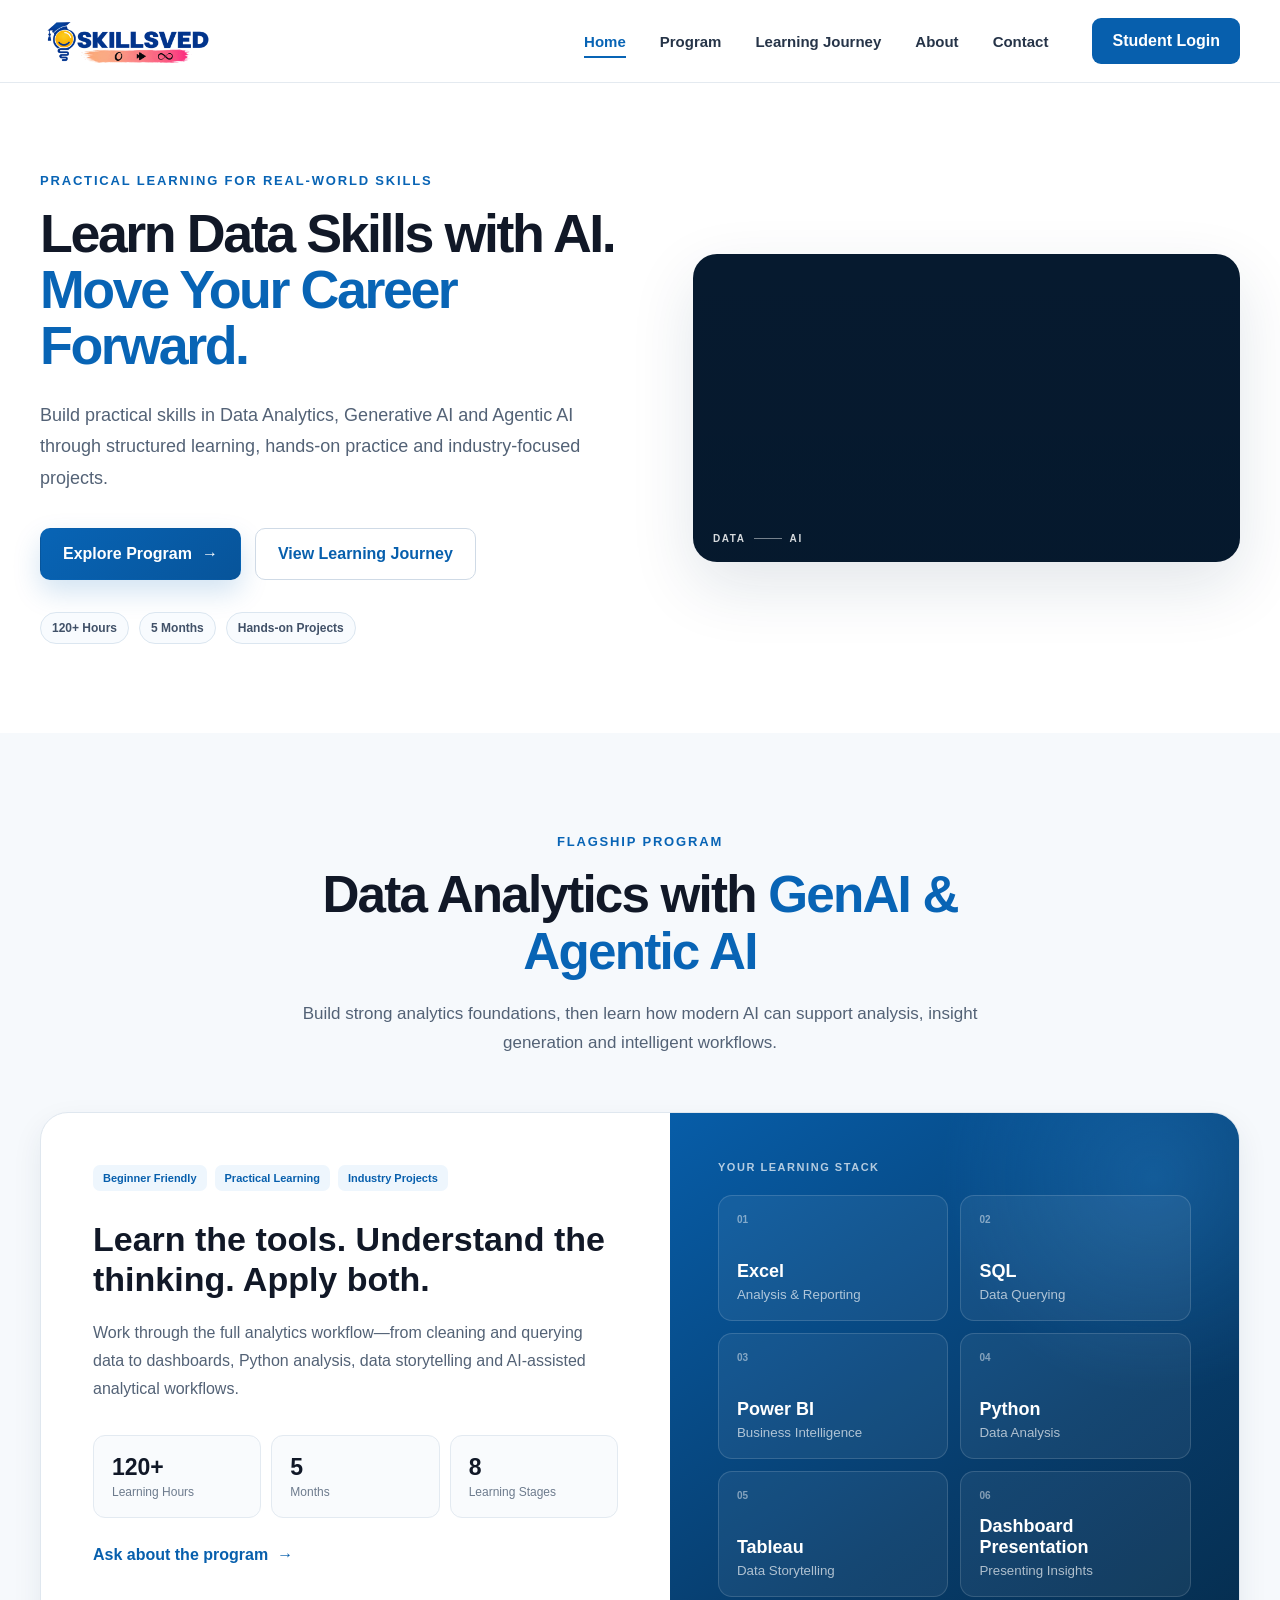
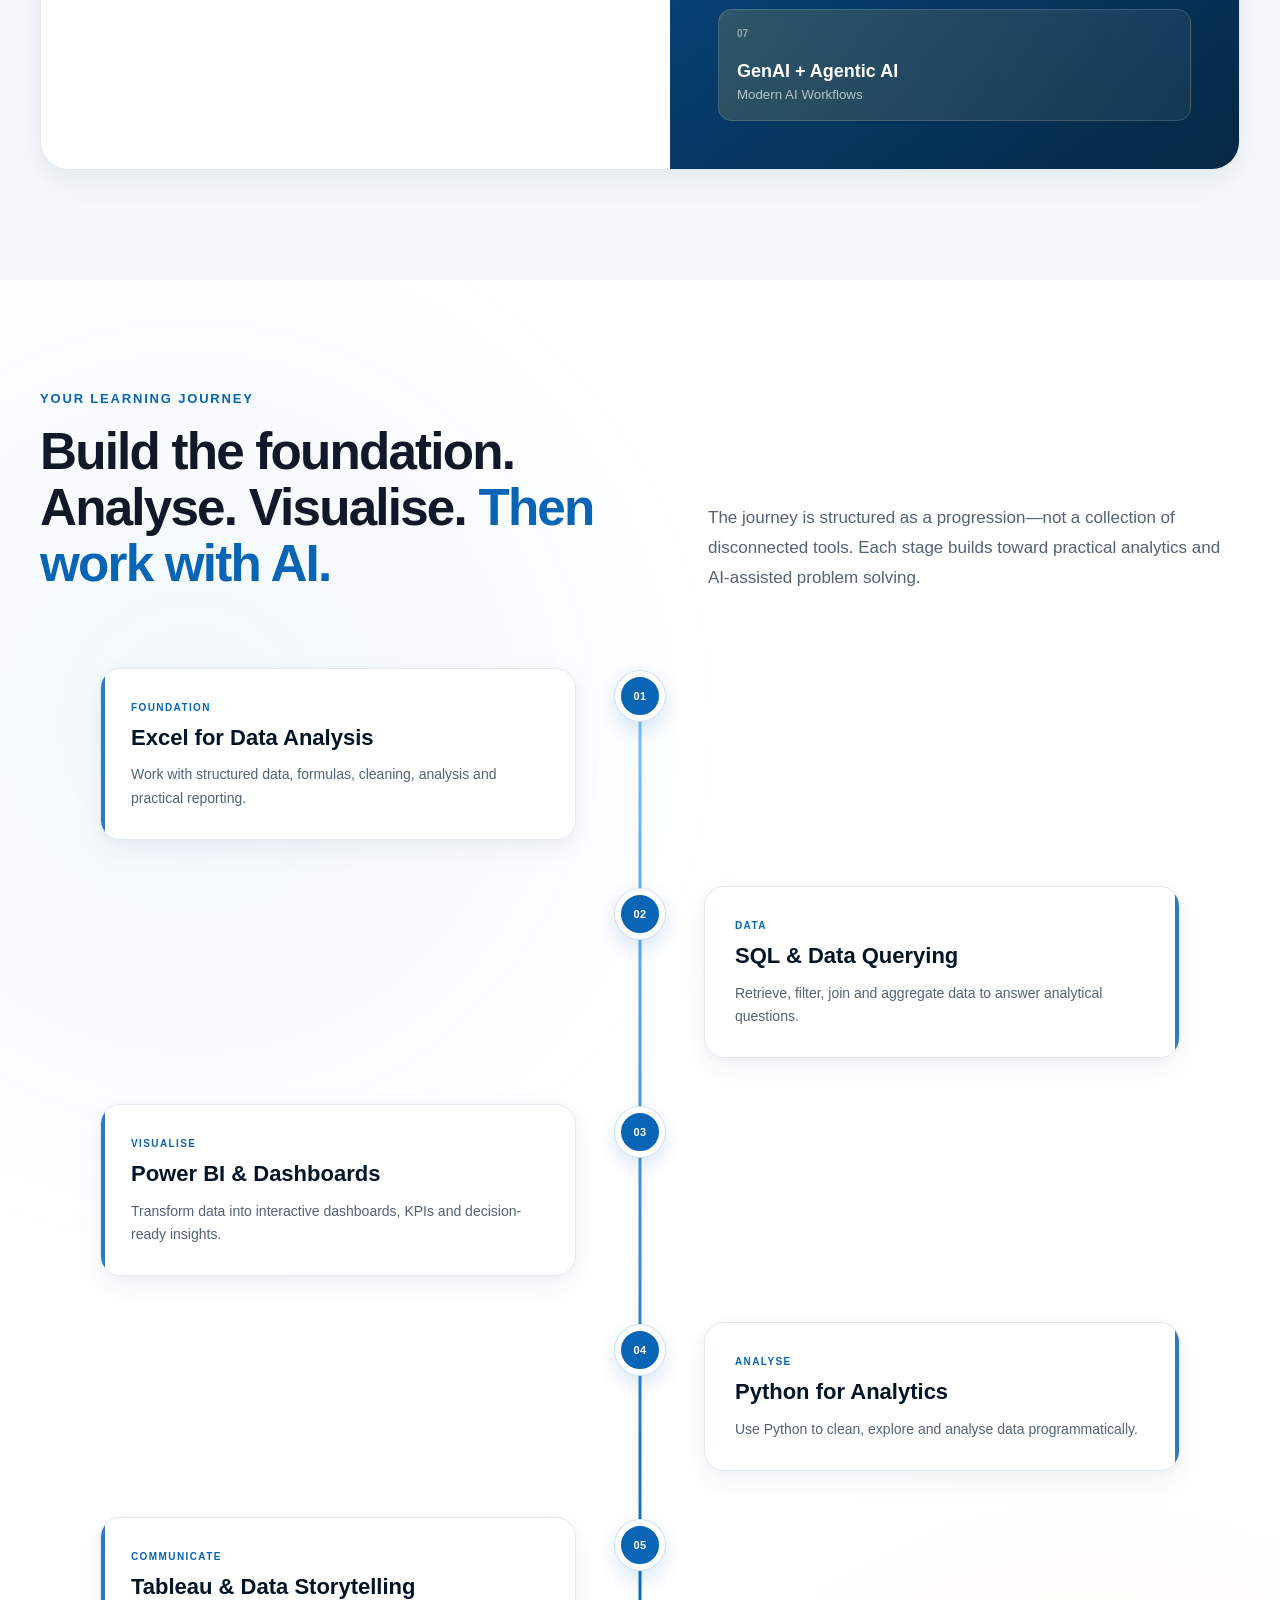
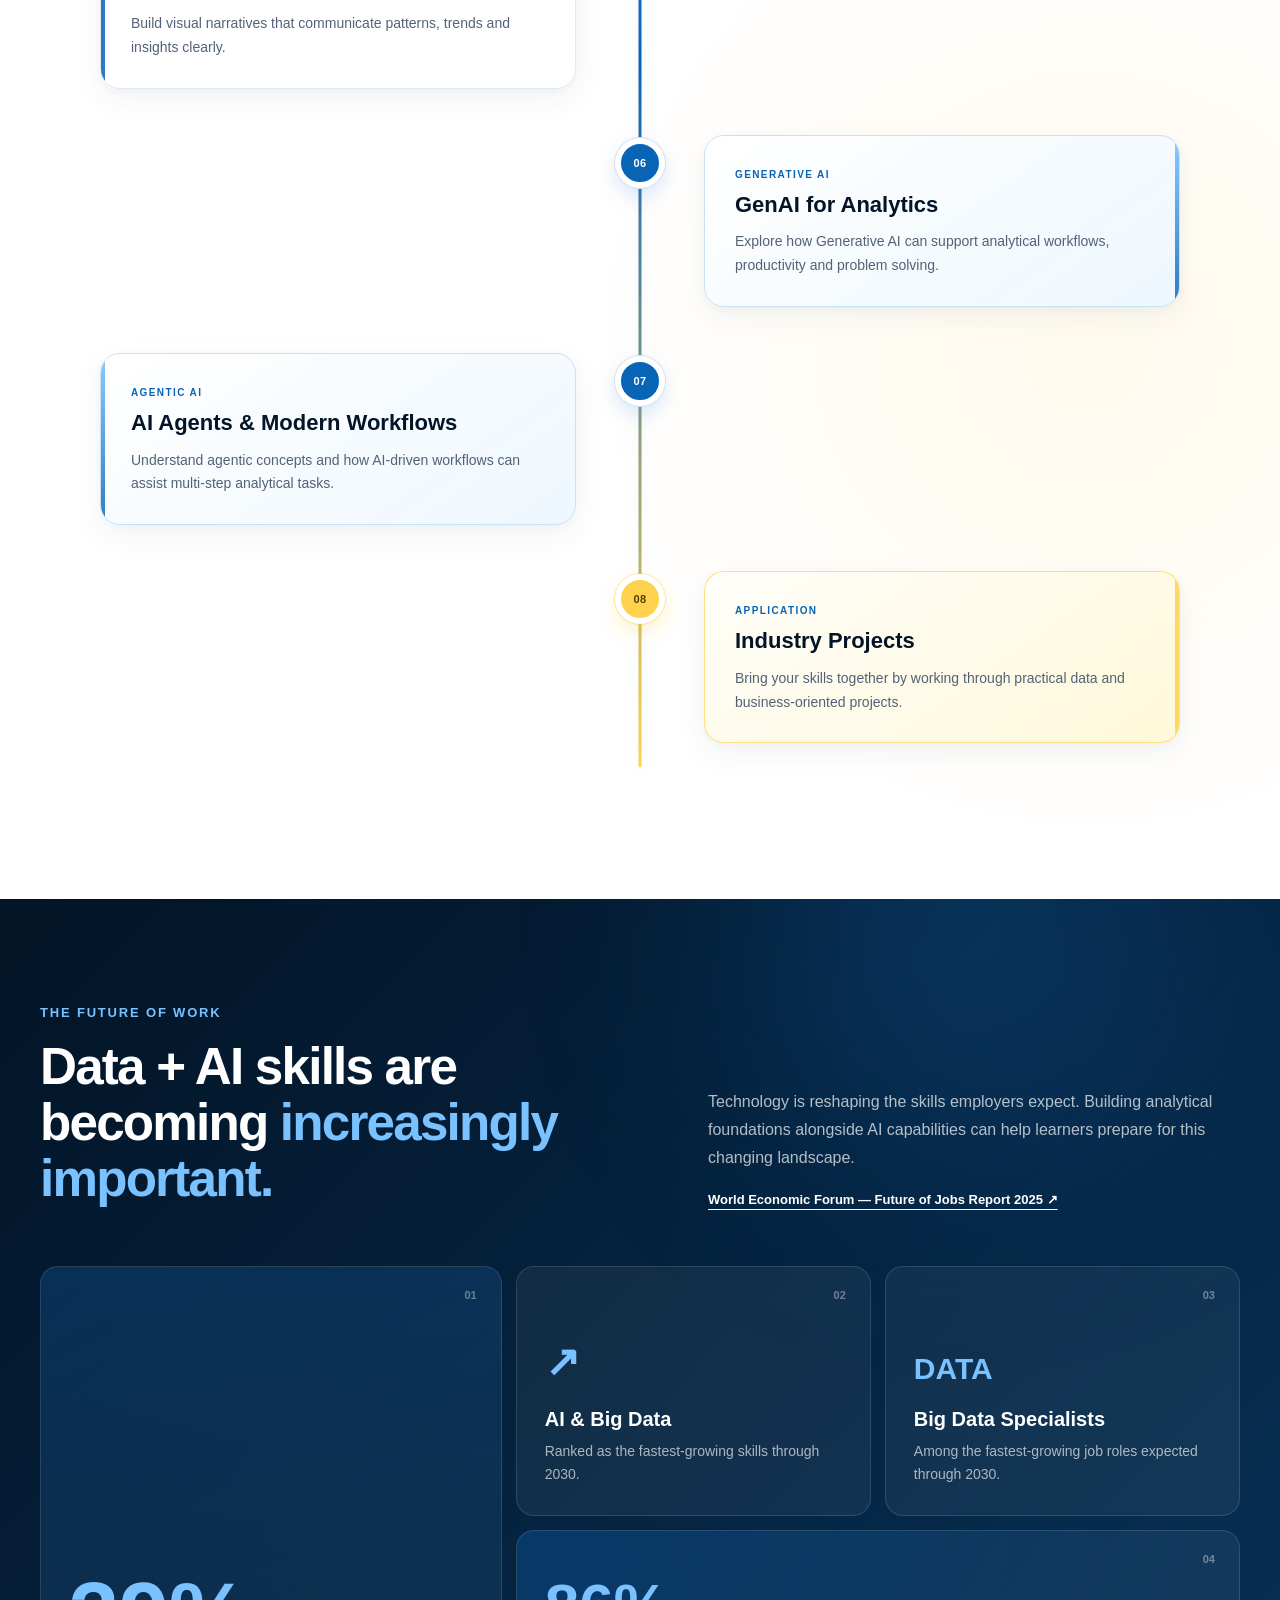
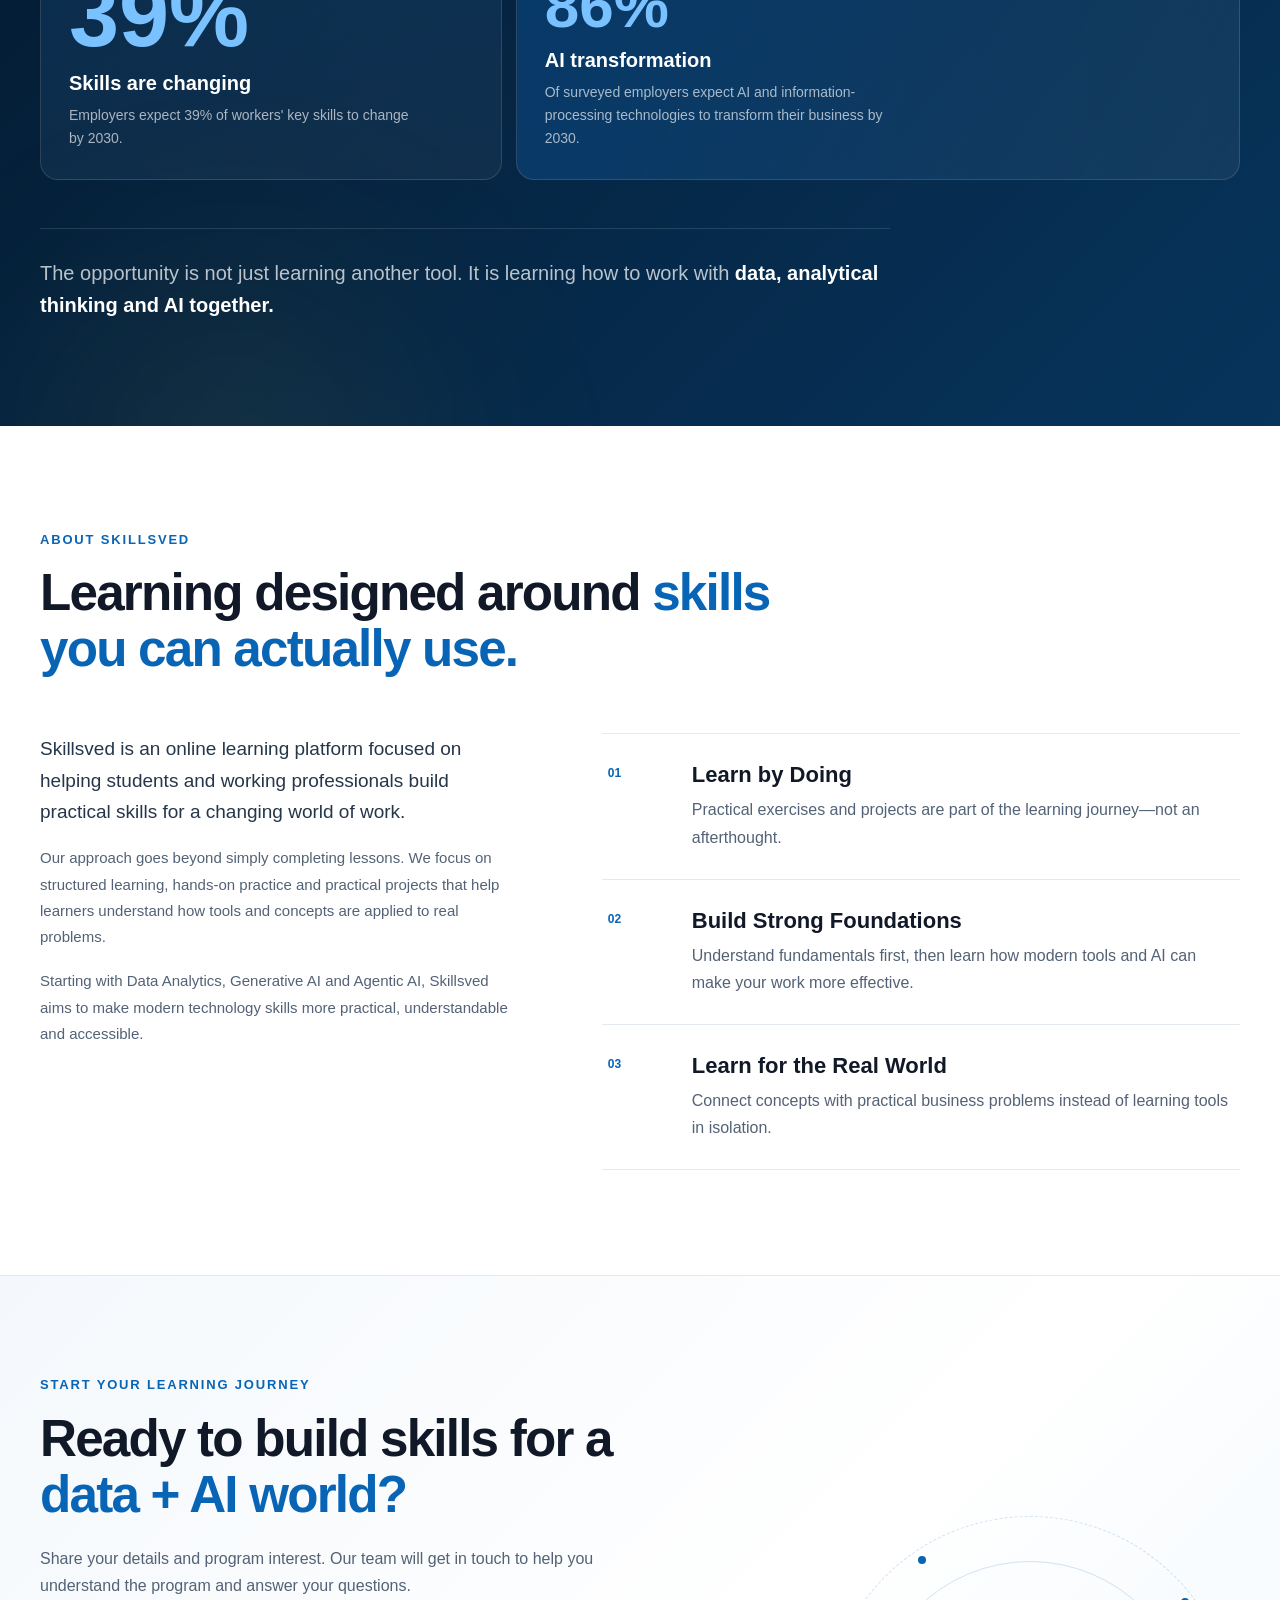
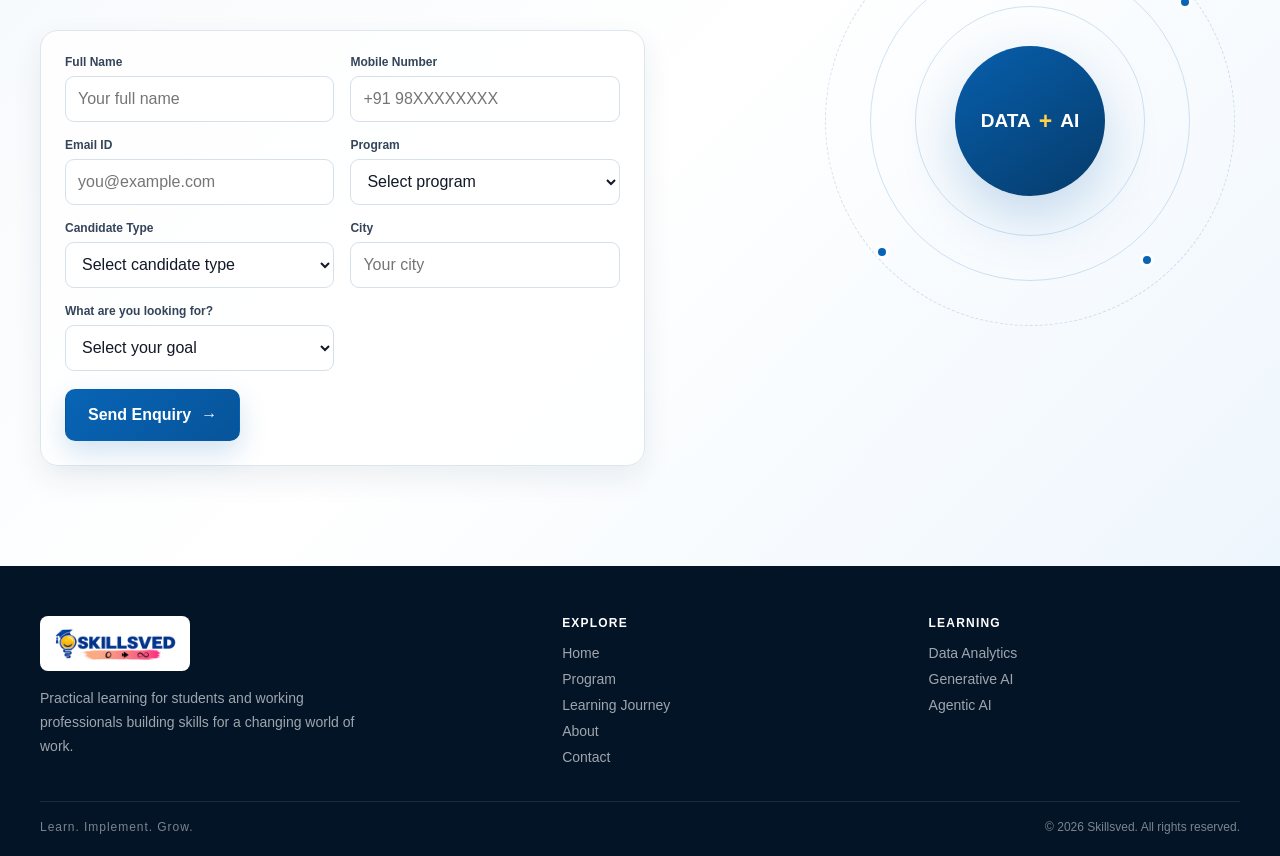
==== frontend/index.html @ 1ab65b79 "Add enquiry popup and structured lead fields" ====
<!DOCTYPE html>
<html lang="en">

<head>
    <meta charset="UTF-8">
    <meta name="viewport" content="width=device-width,initial-scale=1">
    <meta name="theme-color" content="#061a2f">
    <meta name="description"
        content="Skillsved offers practical, industry-focused learning in Data Analytics, Generative AI and Agentic AI for students and working professionals.">
        <link rel="canonical" href="https://skillsved.in/">
    <meta property="og:title" content="Skillsved | Practical Data + AI Learning">
<meta property="og:description"
    content="Practical, industry-focused learning in Data Analytics, Generative AI and Agentic AI for students and working professionals.">
<meta property="og:type" content="website">
<meta property="og:url" content="https://skillsved.in/">

<title>Skillsved | Practical Data + AI Learning</title>
<link rel="icon" type="image/png" href="assets/images/skillsved-favicon.png">
<link rel="preload" href="assets/images/skillsved-logo.png" as="image">
<link rel="stylesheet" href="css/style.css">
</head>

<body>
    <a class="skip-link" href="#main-content">Skip to content</a>
    <header class="site-header" id="top">
        <nav class="navbar" aria-label="Primary navigation">
            <a href="#top" class="brand" aria-label="Skillsved home"><img src="assets/images/skillsved-logo.png"
                    alt="Skillsved" class="brand-logo"></a>
            <div class="nav-links"><a href="#top" class="active">Home</a><a href="#program">Program</a><a
                    href="#journey">Learning Journey</a><a href="#about">About</a><a href="#contact">Contact</a></div>
            <a href="https://login.skillsved.com" target="_blank" rel="noopener noreferrer"
                class="student-login">Student Login</a>
            <button class="menu-toggle" type="button" aria-label="Open navigation menu" aria-expanded="false"
                aria-controls="mobile-menu"><span></span><span></span><span></span></button>
        </nav>
        <div class="mobile-menu" id="mobile-menu"><a href="#top">Home</a><a href="#program">Program</a><a
                href="#journey">Learning Journey</a><a href="#about">About</a><a href="#contact">Contact</a><a
                href="https://login.skillsved.com" target="_blank" rel="noopener noreferrer"
                class="mobile-student-login">Student Login ↗</a></div>
    </header>
    <main id="main-content">
        <section class="hero section-shell">
            <div class="hero-copy reveal">
                <p class="eyebrow">PRACTICAL LEARNING FOR REAL-WORLD SKILLS</p>
                <h1>Learn Data Skills with AI. <span>Move Your Career Forward.</span></h1>
                <p class="hero-description">Build practical skills in Data Analytics, Generative AI and Agentic AI
                    through structured learning, hands-on practice and industry-focused projects.</p>
                <div class="hero-actions"><a href="#program" class="btn btn-primary">Explore Program
                        <span>→</span></a><a href="#journey" class="btn btn-secondary">View Learning Journey</a></div>
                <div class="hero-proof"><span>120+ Hours</span><span>5 Months</span><span>Hands-on Projects</span></div>
            </div>
            <div class="hero-media reveal" data-delay="100">
                <div class="hero-video-frame"><video class="hero-video" autoplay muted loop playsinline
                        preload="metadata" aria-hidden="true">
                        <source src="assets/videos/skillsved-hero-data-ai.mp4" type="video/mp4">
                    </video>
                    <div class="video-edge-label" aria-hidden="true"><span>DATA</span><i></i><span>AI</span></div>
                </div>
            </div>
        </section>
        <section class="program-section" id="program">
            <div class="section-shell">
                <div class="section-heading centered reveal">
                    <p class="eyebrow">FLAGSHIP PROGRAM</p>
                    <h2>Data Analytics with <span>GenAI &amp; Agentic AI</span></h2>
                    <p>Build strong analytics foundations, then learn how modern AI can support analysis, insight
                        generation and intelligent workflows.</p>
                </div>
                <div class="program-card reveal">
                    <div class="program-copy">
                        <div class="chip-row"><span>Beginner Friendly</span><span>Practical
                                Learning</span><span>Industry Projects</span></div>
                        <h3>Learn the tools. Understand the thinking. Apply both.</h3>
                        <p>Work through the full analytics workflow—from cleaning and querying data to dashboards,
                            Python analysis, data storytelling and AI-assisted analytical workflows.</p>
                        <div class="program-metrics">
                            <div><strong>120+</strong><span>Learning Hours</span></div>
                            <div><strong>5</strong><span>Months</span></div>
                            <div><strong>8</strong><span>Learning Stages</span></div>
                        </div><a href="#contact" class="text-link">Ask about the program <span>→</span></a>
                    </div>
                    <div class="stack-panel">
                        <p class="panel-kicker">YOUR LEARNING STACK</p>
                        <div class="stack-grid">
                            <article><span>01</span><strong>Excel</strong><small>Analysis &amp; Reporting</small>
                            </article>
                            <article><span>02</span><strong>SQL</strong><small>Data Querying</small></article>
                            <article><span>03</span><strong>Power BI</strong><small>Business Intelligence</small>
                            </article>
                            <article><span>04</span><strong>Python</strong><small>Data Analysis</small></article>
                            <article>
    <span>05</span>
    <strong>Tableau</strong>
    <small>Data Storytelling</small>
</article>

<article>
    <span>06</span>
    <strong>Dashboard Presentation</strong>
    <small>Presenting Insights</small>
</article>

<article class="stack-ai">
    <span>07</span>
    <strong>GenAI + Agentic AI</strong>
    <small>Modern AI Workflows</small>
</article>
                        </div>
                    </div>
                </div>
            </div>
        </section>
        <section class="journey-section" id="journey">
            <div class="section-shell">
                <div class="journey-intro reveal">
                    <div>
                        <p class="eyebrow">YOUR LEARNING JOURNEY</p>
                        <h2>Build the foundation. Analyse. Visualise. <span>Then work with AI.</span></h2>
                    </div>
                    <p>The journey is structured as a progression—not a collection of disconnected tools. Each stage
                        builds toward practical analytics and AI-assisted problem solving.</p>
                </div>
                <div class="journey-track">
                    <article class="journey-step reveal">
                        <div class="journey-node">01</div>
                        <div class="journey-card"><span class="phase">FOUNDATION</span>
                            <h3>Excel for Data Analysis</h3>
                            <p>Work with structured data, formulas, cleaning, analysis and practical reporting.</p>
                        </div>
                    </article>
                    <article class="journey-step reveal">
                        <div class="journey-node">02</div>
                        <div class="journey-card"><span class="phase">DATA</span>
                            <h3>SQL &amp; Data Querying</h3>
                            <p>Retrieve, filter, join and aggregate data to answer analytical questions.</p>
                        </div>
                    </article>
                    <article class="journey-step reveal">
                        <div class="journey-node">03</div>
                        <div class="journey-card"><span class="phase">VISUALISE</span>
                            <h3>Power BI &amp; Dashboards</h3>
                            <p>Transform data into interactive dashboards, KPIs and decision-ready insights.</p>
                        </div>
                    </article>
                    <article class="journey-step reveal">
                        <div class="journey-node">04</div>
                        <div class="journey-card"><span class="phase">ANALYSE</span>
                            <h3>Python for Analytics</h3>
                            <p>Use Python to clean, explore and analyse data programmatically.</p>
                        </div>
                    </article>
                    <article class="journey-step reveal">
                        <div class="journey-node">05</div>
                        <div class="journey-card"><span class="phase">COMMUNICATE</span>
                            <h3>Tableau &amp; Data Storytelling</h3>
                            <p>Build visual narratives that communicate patterns, trends and insights clearly.</p>
                        </div>
                    </article>
                    <article class="journey-step journey-ai reveal">
                        <div class="journey-node">06</div>
                        <div class="journey-card"><span class="phase">GENERATIVE AI</span>
                            <h3>GenAI for Analytics</h3>
                            <p>Explore how Generative AI can support analytical workflows, productivity and problem
                                solving.</p>
                        </div>
                    </article>
                    <article class="journey-step journey-ai reveal">
                        <div class="journey-node">07</div>
                        <div class="journey-card"><span class="phase">AGENTIC AI</span>
                            <h3>AI Agents &amp; Modern Workflows</h3>
                            <p>Understand agentic concepts and how AI-driven workflows can assist multi-step analytical
                                tasks.</p>
                        </div>
                    </article>
                    <article class="journey-step journey-project reveal">
                        <div class="journey-node">08</div>
                        <div class="journey-card"><span class="phase">APPLICATION</span>
                            <h3>Industry Projects</h3>
                            <p>Bring your skills together by working through practical data and business-oriented
                                projects.</p>
                        </div>
                    </article>
                </div>
            </div>
        </section>
        <section class="future-section" aria-labelledby="future-title">
            <div class="future-glow glow-one"></div>
            <div class="future-glow glow-two"></div>
            <div class="section-shell future-shell">
                <div class="future-heading reveal">
                    <div>
                        <p class="eyebrow light">THE FUTURE OF WORK</p>
                        <h2 id="future-title">Data + AI skills are becoming <span>increasingly important.</span></h2>
                    </div>
                    <div class="future-context">
                        <p>Technology is reshaping the skills employers expect. Building analytical foundations
                            alongside AI capabilities can help learners prepare for this changing landscape.</p><a
                            href="https://www.weforum.org/publications/the-future-of-jobs-report-2025/" target="_blank"
                            rel="noopener noreferrer">World Economic Forum — Future of Jobs Report 2025 ↗</a>
                    </div>
                </div>
                <div class="future-grid">
                    <article class="future-card future-primary reveal"><span
                            class="card-index">01</span><strong>39%</strong>
                        <h3>Skills are changing</h3>
                        <p>Employers expect 39% of workers' key skills to change by 2030.</p>
                    </article>
                    <article class="future-card reveal"><span class="card-index">02</span>
                        <div class="future-symbol">↗</div>
                        <h3>AI &amp; Big Data</h3>
                        <p>Ranked as the fastest-growing skills through 2030.</p>
                    </article>
                    <article class="future-card reveal"><span class="card-index">03</span>
                        <div class="future-symbol word">DATA</div>
                        <h3>Big Data Specialists</h3>
                        <p>Among the fastest-growing job roles expected through 2030.</p>
                    </article>
                    <article class="future-card future-wide reveal"><span
                            class="card-index">04</span><strong>86%</strong>
                        <h3>AI transformation</h3>
                        <p>Of surveyed employers expect AI and information-processing technologies to transform their
                            business by 2030.</p>
                    </article>
                </div>
                <p class="future-note reveal">The opportunity is not just learning another tool. It is learning how to
                    work with <strong>data, analytical thinking and AI together.</strong></p>
            </div>
        </section>
        <section class="about-section" id="about">
            <div class="section-shell">
                <div class="about-heading reveal">
                    <p class="eyebrow">ABOUT SKILLSVED</p>
                    <h2>Learning designed around <span>skills you can actually use.</span></h2>
                </div>
                <div class="about-layout">
                    <div class="about-story reveal">
                        <p class="lead">Skillsved is an online learning platform focused on helping students and working
                            professionals build practical skills for a changing world of work.</p>
                        <p>Our approach goes beyond simply completing lessons. We focus on structured learning, hands-on
                            practice and practical projects that help learners understand how tools and concepts are
                            applied to real problems.</p>
                        <p>Starting with Data Analytics, Generative AI and Agentic AI, Skillsved aims to make modern
                            technology skills more practical, understandable and accessible.</p>
                    </div>
                    <div class="principles">
                        <article class="principle reveal"><span>01</span>
                            <div>
                                <h3>Learn by Doing</h3>
                                <p>Practical exercises and projects are part of the learning journey—not an
                                    afterthought.</p>
                            </div>
                        </article>
                        <article class="principle reveal"><span>02</span>
                            <div>
                                <h3>Build Strong Foundations</h3>
                                <p>Understand fundamentals first, then learn how modern tools and AI can make your work
                                    more effective.</p>
                            </div>
                        </article>
                        <article class="principle reveal"><span>03</span>
                            <div>
                                <h3>Learn for the Real World</h3>
                                <p>Connect concepts with practical business problems instead of learning tools in
                                    isolation.</p>
                            </div>
                        </article>
                    </div>
                </div>
            </div>
        </section>
        <section class="contact-section" id="contact">
            <div class="section-shell contact-layout">
                <div class="contact-copy reveal">
                    <p class="eyebrow">START YOUR LEARNING JOURNEY</p>
                    <h2>Ready to build skills for a <span>data + AI world?</span></h2>
                    <p>Share your details and program interest. Our team will get in touch to help you understand the program and answer your questions.</p>
                    <form class="lead-form" id="lead-form">
    <div class="form-grid">

        <label>
            <span>Full Name</span>
            <input type="text"
                name="name"
                autocomplete="name"
                required
                minlength="2"
                maxlength="80"
                placeholder="Your full name">
        </label>

        <label>
            <span>Mobile Number</span>
            <input type="tel"
                name="phone"
                autocomplete="tel"
                required
                maxlength="20"
                placeholder="+91 98XXXXXXXX">
        </label>

        <label>
            <span>Email ID</span>
            <input type="email"
                name="email"
                autocomplete="email"
                required
                maxlength="120"
                placeholder="you@example.com">
        </label>

        <label>
            <span>Program</span>
            <select name="program" required>
                <option value="">Select program</option>
                <option value="Data Analytics with GenAI & Agentic AI">
                    Data Analytics with GenAI &amp; Agentic AI
                </option>
            </select>
        </label>

        <label>
            <span>Candidate Type</span>
            <select name="profile" required>
                <option value="">Select candidate type</option>
                <option value="Student">Student</option>
                <option value="Fresher">Fresher</option>
                <option value="Working Professional">Working Professional</option>
                <option value="Career Break">Career Break</option>
                <option value="Other">Other</option>
            </select>
        </label>

        <label>
            <span>City</span>
            <input type="text"
                name="city"
                autocomplete="address-level2"
                required
                maxlength="80"
                placeholder="Your city">
        </label>

        <label>
            <span>What are you looking for?</span>
            <select name="expectation" required>
                <option value="">Select your goal</option>
                <option value="Salary Growth">Salary Growth</option>
                <option value="Upskilling">Upskilling</option>
                <option value="Job Switch">Job Switch</option>
                <option value="Start a Career in Data & AI">
                    Start a Career in Data &amp; AI
                </option>
                <option value="Learning / Knowledge">Learning / Knowledge</option>
                <option value="Other">Other</option>
            </select>
        </label>

    </div>

    <div class="form-footer">
        <button class="btn btn-primary" type="submit">
            Send Enquiry <span>&rarr;</span>
        </button>

        <p class="form-status"
            id="form-status"
            role="status"
            aria-live="polite"></p>
    </div>
</form>
                </div>
                <div class="contact-visual reveal" aria-hidden="true">
                    <div class="orbit orbit-a"></div>
                    <div class="orbit orbit-b"></div>
                    <div class="orbit orbit-c"></div>
                    <div class="contact-core"><span>DATA</span><b>+</b><span>AI</span></div><i class="node n1"></i><i
                        class="node n2"></i><i class="node n3"></i><i class="node n4"></i>
                </div>
            </div>
        </section>
    </main>
    <footer class="site-footer">
        <div class="section-shell">
            <div class="footer-grid">
                <div class="footer-brand"><a href="#top"><img src="assets/images/skillsved-logo.png" alt="Skillsved"
                            class="footer-logo"></a>
                    <p>Practical learning for students and working professionals building skills for a changing world of
                        work.</p>
                </div>
                <div class="footer-column">
                    <h3>Explore</h3><a href="#top">Home</a><a href="#program">Program</a><a href="#journey">Learning
                        Journey</a><a href="#about">About</a><a href="#contact">Contact</a>
                </div>
                <div class="footer-column">
                    <h3>Learning</h3><a href="#program">Data Analytics</a><a href="#program">Generative AI</a><a
                        href="#program">Agentic AI</a>
                </div>
                
            </div>
            <div class="footer-bottom">
                <p class="footer-tagline">Learn. Implement. Grow.</p>
                <p>© <span id="current-year"></span> Skillsved. All rights reserved.</p>
            </div>
        </div>
    </footer>
        <!-- Enquiry Popup -->
    <div class="enquiry-modal" id="enquiry-modal" hidden>
        <div class="enquiry-modal-backdrop" data-close-enquiry></div>

        <div class="enquiry-modal-dialog"
            role="dialog"
            aria-modal="true"
            aria-labelledby="enquiry-modal-title">

            <button class="enquiry-modal-close"
                type="button"
                aria-label="Close enquiry form"
                data-close-enquiry>
                &times;
            </button>

            <div class="enquiry-modal-header">
                <p class="eyebrow">START YOUR LEARNING JOURNEY</p>
                <h2 id="enquiry-modal-title">
                    Let's understand your <span>career goals.</span>
                </h2>
                <p>Share a few details and the Skillsved team will get in touch with you.</p>
            </div>

            <form class="popup-lead-form" id="popup-lead-form">

                <div class="popup-form-grid">

                    <label>
                        <span>Full Name</span>
                        <input type="text"
                            name="name"
                            autocomplete="name"
                            required
                            minlength="2"
                            maxlength="80"
                            placeholder="Your full name">
                    </label>

                    <label>
                        <span>Mobile Number</span>
                        <input type="tel"
                            name="phone"
                            autocomplete="tel"
                            required
                            maxlength="20"
                            placeholder="+91 98XXXXXXXX">
                    </label>

                    <label>
                        <span>Email ID</span>
                        <input type="email"
                            name="email"
                            autocomplete="email"
                            required
                            maxlength="120"
                            placeholder="you@example.com">
                    </label>

                    <label>
                        <span>Program</span>
                        <select name="program" required>
                            <option value="">Select program</option>
                            <option value="Data Analytics with GenAI & Agentic AI">
                                Data Analytics with GenAI &amp; Agentic AI
                            </option>
                        </select>
                    </label>

                    <label>
                        <span>Candidate Type</span>
                        <select name="profile" required>
                            <option value="">Select candidate type</option>
                            <option value="Student">Student</option>
                            <option value="Fresher">Fresher</option>
                            <option value="Working Professional">Working Professional</option>
                            <option value="Career Break">Career Break</option>
                            <option value="Other">Other</option>
                        </select>
                    </label>

                    <label>
                        <span>City</span>
                        <input type="text"
                            name="city"
                            autocomplete="address-level2"
                            required
                            maxlength="80"
                            placeholder="Your city">
                    </label>

                    <label class="popup-field-wide">
                        <span>What are you looking for?</span>
                        <select name="expectation" required>
                            <option value="">Select your goal</option>
                            <option value="Salary Growth">Salary Growth</option>
                            <option value="Upskilling">Upskilling</option>
                            <option value="Job Switch">Job Switch</option>
                            <option value="Start a Career in Data & AI">
                                Start a Career in Data &amp; AI
                            </option>
                            <option value="Learning / Knowledge">Learning / Knowledge</option>
                            <option value="Other">Other</option>
                        </select>
                    </label>

                </div>

                <button class="btn btn-primary popup-submit" type="submit">
                    Request Program Details
                </button>

                <p class="popup-form-status"
                    id="popup-form-status"
                    role="status"
                    aria-live="polite"></p>

            </form>
        </div>
    </div>

    <script src="js/main.js"></script>
    
</body>

</html>
---- frontend/css/style.css ----
:root {
    --navy: #031426;
    --navy2: #061a2f;
    --blue: #0864b5;
    --blue2: #075fad;
    --sky: #79c1ff;
    --ink: #111827;
    --text: #536276;
    --muted: #6d7b8d;
    --line: #e3e9f0;
    --surface: #f6f9fc;
    --yellow: #ffd24d;
    --max: 1200px;
    --shadow: 0 24px 65px rgba(13, 48, 79, .12)
}

* {
    box-sizing: border-box
}

html {
    scroll-behavior: smooth;
    scroll-padding-top: 90px
}

body {
    margin: 0;
    min-width: 0;
    color: var(--ink);
    background: #fff;
    font-family: Inter, ui-sans-serif, -apple-system, BlinkMacSystemFont, "Segoe UI", Roboto, Arial, sans-serif;
    -webkit-font-smoothing: antialiased
}

img,
video {
    max-width: 100%
}

a,
button,
input,
select,
textarea {
    font: inherit
}

a:focus-visible,
button:focus-visible,
input:focus-visible,
select:focus-visible,
textarea:focus-visible {
    outline: 3px solid rgba(22, 131, 216, .28);
    outline-offset: 3px
}

.skip-link {
    position: fixed;
    left: 16px;
    top: -80px;
    z-index: 9999;
    padding: 12px 16px;
    border-radius: 8px;
    background: var(--ink);
    color: #fff
}

.skip-link:focus {
    top: 16px
}

.section-shell {
    width: min(var(--max), calc(100% - 48px));
    margin-inline: auto
}

.eyebrow {
    margin: 0 0 16px;
    color: var(--blue);
    font-size: 13px;
    font-weight: 800;
    letter-spacing: .14em;
    line-height: 1.4
}

.eyebrow.light {
    color: var(--sky)
}

.btn {
    min-height: 52px;
    display: inline-flex;
    align-items: center;
    justify-content: center;
    gap: 10px;
    padding: 0 22px;
    border: 1px solid transparent;
    border-radius: 10px;
    font-weight: 750;
    text-decoration: none;
    cursor: pointer;
    transition: .25s
}

.btn:hover {
    transform: translateY(-2px)
}

.btn-primary {
    color: #fff;
    background: linear-gradient(135deg, var(--blue), #07549a);
    box-shadow: 0 12px 28px rgba(8, 100, 181, .18)
}

.btn-secondary {
    color: var(--blue2);
    border-color: #cfdae6;
    background: #fff
}

.site-header {
    position: sticky;
    top: 0;
    z-index: 1000;
    background: rgba(255, 255, 255, .94);
    border-bottom: 1px solid #e4eaf0;
    backdrop-filter: blur(14px)
}

.navbar {
    width: min(var(--max), calc(100% - 48px));
    min-height: 82px;
    margin: auto;
    display: flex;
    align-items: center;
    gap: 30px
}

.brand {
    display: inline-flex
}

.brand-logo {
    display: block;
    width: 175px
}

.nav-links {
    margin-left: auto;
    display: flex;
    gap: 34px
}

.nav-links a {
    position: relative;
    color: #263448;
    font-size: 15px;
    font-weight: 600;
    text-decoration: none
}

.nav-links a:after {
    content: "";
    position: absolute;
    left: 0;
    right: 100%;
    bottom: -8px;
    height: 2px;
    background: var(--blue);
    transition: .25s
}

.nav-links a:hover,
.nav-links a.active {
    color: var(--blue)
}

.nav-links a:hover:after,
.nav-links a.active:after {
    right: 0
}

.student-login {
    margin-left: 14px;
    min-height: 46px;
    display: inline-flex;
    align-items: center;
    padding: 0 20px;
    border-radius: 9px;
    color: #fff;
    background: var(--blue2);
    font-weight: 750;
    text-decoration: none
}

.menu-toggle,
.mobile-menu {
    display: none
}

.hero {
    min-height: 650px;
    padding-block: 82px;
    display: grid;
    grid-template-columns: 1.03fr .97fr;
    align-items: center;
    gap: 72px
}

.hero-copy {
    max-width: 650px
}

.hero h1 {
    margin: 0;
    font-size: clamp(48px, 4.2vw, 66px);
    line-height: 1.04;
    letter-spacing: -.045em
}

.hero h1 span {
    color: var(--blue)
}

.hero-description {
    max-width: 610px;
    margin: 26px 0 0;
    color: var(--text);
    font-size: 18px;
    line-height: 1.75
}

.hero-actions {
    margin-top: 34px;
    display: flex;
    flex-wrap: wrap;
    gap: 14px
}

.hero-proof {
    margin-top: 32px;
    display: flex;
    flex-wrap: wrap;
    gap: 10px
}

.hero-proof span {
    padding: 8px 11px;
    border: 1px solid #dbe6f0;
    border-radius: 999px;
    color: #415168;
    background: #f8fbfe;
    font-size: 12px;
    font-weight: 700
}

.hero-video-frame {
    position: relative;
    aspect-ratio: 16/9;
    overflow: hidden;
    border-radius: 24px;
    background: var(--navy2);
    box-shadow: var(--shadow)
}

.hero-video {
    width: 100%;
    height: 100%;
    display: block;
    object-fit: cover
}

.hero-video-frame:after {
    content: "";
    position: absolute;
    inset: 0;
    background: linear-gradient(180deg, transparent, rgba(2, 18, 34, .14));
    pointer-events: none
}

.video-edge-label {
    position: absolute;
    z-index: 2;
    left: 20px;
    bottom: 18px;
    display: flex;
    align-items: center;
    gap: 8px;
    color: #ffffffd6;
    font-size: 10px;
    font-weight: 800;
    letter-spacing: .16em
}

.video-edge-label i {
    width: 28px;
    height: 1px;
    background: #ffffff73
}

.section-heading {
    max-width: 760px
}

.section-heading.centered {
    margin-inline: auto;
    text-align: center
}

.section-heading h2,
.journey-intro h2,
.future-heading h2,
.about-heading h2,
.contact-copy h2 {
    margin: 0;
    font-size: clamp(38px, 4vw, 52px);
    line-height: 1.1;
    letter-spacing: -.035em
}

.section-heading h2 span,
.journey-intro h2 span,
.about-heading h2 span,
.contact-copy h2 span {
    color: var(--blue)
}

.section-heading>p:last-child {
    max-width: 680px;
    margin: 20px auto 0;
    color: var(--text);
    font-size: 17px;
    line-height: 1.7
}

.program-section {
    padding: 100px 0 110px;
    background: var(--surface)
}

.program-card {
    margin-top: 54px;
    overflow: hidden;
    display: grid;
    grid-template-columns: 1.05fr .95fr;
    border: 1px solid #dfe7ef;
    border-radius: 28px;
    background: #fff;
    box-shadow: 0 12px 30px rgba(13, 48, 79, .08)
}

.program-copy {
    padding: 52px
}

.chip-row {
    display: flex;
    flex-wrap: wrap;
    gap: 8px
}

.chip-row span {
    padding: 7px 10px;
    border-radius: 7px;
    color: var(--blue2);
    background: #eef6fd;
    font-size: 11px;
    font-weight: 800
}

.program-copy h3 {
    max-width: 560px;
    margin: 28px 0 0;
    font-size: 34px;
    line-height: 1.18
}

.program-copy>p {
    max-width: 580px;
    margin: 20px 0 0;
    color: var(--text);
    font-size: 16px;
    line-height: 1.75
}

.program-metrics {
    margin-top: 32px;
    display: grid;
    grid-template-columns: repeat(3, 1fr);
    gap: 10px
}

.program-metrics div {
    padding: 18px;
    border: 1px solid #e3eaf1;
    border-radius: 12px;
    background: #f9fbfd
}

.program-metrics strong,
.program-metrics span {
    display: block
}

.program-metrics strong {
    font-size: 23px
}

.program-metrics span {
    margin-top: 4px;
    color: var(--muted);
    font-size: 12px
}

.text-link {
    margin-top: 28px;
    display: inline-flex;
    gap: 9px;
    color: var(--blue2);
    font-weight: 800;
    text-decoration: none
}

.stack-panel {
    padding: 48px;
    color: #fff;
    background: radial-gradient(circle at 85% 10%, rgba(59, 160, 240, .24), transparent 28%), linear-gradient(145deg, #075da8, #073c6b 55%, #052844)
}

.panel-kicker {
    margin: 0 0 22px;
    color: #ffffffb3;
    font-size: 11px;
    font-weight: 800;
    letter-spacing: .14em
}

.stack-grid {
    display: grid;
    grid-template-columns: 1fr 1fr;
    gap: 12px
}

.stack-grid article {
    min-height: 126px;
    padding: 18px;
    display: flex;
    flex-direction: column;
    justify-content: flex-end;
    border: 1px solid #ffffff24;
    border-radius: 14px;
    background: #ffffff0f
}

.stack-grid article span {
    margin-bottom: auto;
    color: #ffffff7a;
    font-size: 10px;
    font-weight: 800
}

.stack-grid strong {
    font-size: 18px
}

.stack-grid small {
    margin-top: 5px;
    color: #ffffffa8
}

.stack-grid .stack-ai {
    grid-column: 1/-1;
    min-height: 112px;
    background: linear-gradient(110deg, rgba(255, 210, 77, .16), #ffffff0f)
}

.journey-section {
    padding: 110px 0;
    background:
        radial-gradient(circle at 15% 20%, rgba(30, 136, 229, .06), transparent 28%),
        radial-gradient(circle at 85% 75%, rgba(255, 193, 7, .07), transparent 26%);
}

.journey-intro {
    display: grid;
    grid-template-columns: 1.05fr .95fr;
    align-items: end;
    gap: 80px;
}

.journey-intro > p {
    margin: 0;
    color: var(--text);
    font-size: 17px;
    line-height: 1.75;
}

/* Timeline */

.journey-track {
    position: relative;
    max-width: 1080px;
    margin: 75px auto 0;
}

.journey-track::before {
    content: "";
    position: absolute;
    top: 22px;
    bottom: 22px;
    left: 50%;
    width: 3px;
    transform: translateX(-50%);
    border-radius: 20px;
    background: linear-gradient(
        to bottom,
        var(--sky),
        var(--blue) 58%,
        var(--yellow)
    );
    box-shadow: 0 0 18px rgba(22, 119, 255, .12);
}

.journey-step {
    position: relative;
    width: 50%;
    min-height: 190px;
    padding: 0 64px 46px 0;
}

.journey-step:nth-child(even) {
    margin-left: 50%;
    padding: 0 0 46px 64px;
}

/* Number nodes */

.journey-node {
    position: absolute;
    z-index: 3;
    top: 3px;
    right: -25px;

    width: 50px;
    height: 50px;

    display: grid;
    place-items: center;

    border: 6px solid #fff;
    border-radius: 50%;

    color: #fff;
    background: var(--blue);

    box-shadow:
        0 0 0 1px #cfe2f3,
        0 8px 20px rgba(11, 102, 212, .16);

    font-size: 11px;
    font-weight: 900;
    letter-spacing: .04em;
}

.journey-step:nth-child(even) .journey-node {
    right: auto;
    left: -25px;
}

/* Cards */

.journey-card {
    position: relative;
    overflow: hidden;

    padding: 28px 30px;

    border: 1px solid #e0e8f0;
    border-radius: 20px;

    background: rgba(255, 255, 255, .96);

    box-shadow:
        0 10px 30px rgba(11, 50, 83, .06),
        0 2px 8px rgba(11, 50, 83, .03);

    transition:
        transform .3s ease,
        box-shadow .3s ease,
        border-color .3s ease;
}

.journey-card::before {
    content: "";
    position: absolute;
    top: 0;
    left: 0;

    width: 4px;
    height: 100%;

    background: var(--blue);

    opacity: .85;
}

.journey-step:nth-child(even) .journey-card::before {
    left: auto;
    right: 0;
}

.journey-card:hover {
    transform: translateY(-6px);

    border-color: #bcd8ef;

    box-shadow:
        0 20px 45px rgba(11, 50, 83, .11),
        0 4px 12px rgba(11, 50, 83, .04);
}

.phase {
    display: inline-block;

    color: var(--blue);

    font-size: 10px;
    font-weight: 900;
    letter-spacing: .14em;
}

.journey-card h3 {
    margin: 9px 0 0;

    color: var(--navy);
    font-size: 22px;
    line-height: 1.3;
}

.journey-card p {
    margin: 11px 0 0;

    color: var(--text);

    font-size: 14px;
    line-height: 1.7;
}

/* AI stages */

.journey-ai .journey-card {
    border-color: #c9e2f6;

    background:
        linear-gradient(
            145deg,
            rgba(255, 255, 255, .98),
            #eef7ff
        );
}

.journey-ai .journey-card::before {
    background: linear-gradient(
        to bottom,
        var(--sky),
        var(--blue)
    );
}

/* Final project stage */

.journey-project .journey-card {
    border-color: rgba(255, 210, 77, .65);

    background:
        linear-gradient(
            145deg,
            #fffef9,
            #fff8d9
        );
}

.journey-project .journey-card::before {
    background: var(--yellow);
}

.journey-project .journey-node {
    color: #553e00;
    background: var(--yellow);

    box-shadow:
        0 0 0 1px rgba(255, 193, 7, .35),
        0 8px 20px rgba(255, 193, 7, .20);
}

.future-section {
    position: relative;
    overflow: hidden;
    padding: 105px 0;
    color: #fff;
    background: linear-gradient(135deg, var(--navy), #07345c)
}

.future-shell {
    position: relative;
    z-index: 2
}

.future-glow {
    position: absolute;
    border-radius: 50%;
    filter: blur(120px)
}

.glow-one {
    width: 420px;
    height: 420px;
    top: -180px;
    right: 8%;
    background: #187ddc38
}

.glow-two {
    width: 340px;
    height: 340px;
    bottom: -200px;
    left: 5%;
    background: #ffc42c14
}

.future-heading {
    display: grid;
    grid-template-columns: 1.05fr .95fr;
    gap: 80px;
    align-items: end
}

.future-heading h2 {
    color: #fff
}

.future-heading h2 span {
    color: var(--sky)
}

.future-context p {
    margin: 0 0 18px;
    color: #ffffffb3;
    font-size: 16px;
    line-height: 1.75
}

.future-context a {
    color: #fff;
    font-size: 13px;
    font-weight: 750;
    text-underline-offset: 5px
}

.future-grid {
    margin-top: 58px;
    display: grid;
    grid-template-columns: 1.3fr 1fr 1fr;
    gap: 14px
}

.future-card {
    position: relative;
    min-height: 250px;
    padding: 28px;
    display: flex;
    flex-direction: column;
    justify-content: flex-end;
    border: 1px solid #ffffff1f;
    border-radius: 18px;
    background: #ffffff0e;
    transition: .3s
}

.future-card:hover {
    transform: translateY(-5px);
    border-color: #79c1ff66;
    background: #ffffff16
}

.future-primary {
    grid-row: span 2;
    min-height: 514px;
    background: linear-gradient(160deg, #1473cd40, #ffffff0b)
}

.future-wide {
    grid-column: 2/4;
    background: linear-gradient(120deg, #0b64b857, #ffffff0e)
}

.card-index {
    position: absolute;
    top: 22px;
    right: 24px;
    color: #ffffff66;
    font-size: 11px;
    font-weight: 900
}

.future-card strong {
    margin-bottom: 12px;
    color: var(--sky);
    font-size: 62px;
    line-height: 1
}

.future-primary strong {
    font-size: 90px
}

.future-symbol {
    margin-bottom: 22px;
    color: var(--sky);
    font-size: 42px;
    font-weight: 850
}

.future-symbol.word {
    font-size: 30px
}

.future-card h3 {
    margin: 0 0 9px;
    font-size: 20px
}

.future-card p {
    max-width: 340px;
    margin: 0;
    color: #ffffffa6;
    font-size: 14px;
    line-height: 1.65
}

.future-note {
    max-width: 850px;
    margin: 48px 0 0;
    padding-top: 28px;
    border-top: 1px solid #ffffff1f;
    color: #ffffffb8;
    font-size: 20px;
    line-height: 1.6
}

.future-note strong {
    color: #fff
}

.about-section {
    padding: 105px 0
}

.about-heading {
    max-width: 760px
}

.about-layout {
    margin-top: 56px;
    display: grid;
    grid-template-columns: .85fr 1.15fr;
    gap: 90px
}

.about-story p {
    margin: 0 0 18px;
    color: var(--text);
    font-size: 15px;
    line-height: 1.75
}

.about-story .lead {
    color: #26364a;
    font-size: 19px;
    font-weight: 500;
    line-height: 1.65
}

.principles {
    border-top: 1px solid var(--line)
}

.principle {
    padding: 28px 6px;
    display: grid;
    grid-template-columns: 64px 1fr;
    gap: 20px;
    border-bottom: 1px solid var(--line);
    transition: .3s
}

.principle:hover {
    padding-left: 16px;
    background: linear-gradient(90deg, #0864b50e, transparent 75%)
}

.principle>span {
    padding-top: 4px;
    color: var(--blue);
    font-size: 12px;
    font-weight: 900
}

.principle h3 {
    margin: 0;
    font-size: 22px
}

.principle p {
    max-width: 560px;
    margin: 8px 0 0;
    color: var(--text);
    line-height: 1.7
}

.contact-section {
    overflow: hidden;
    padding: 100px 0;
    border-top: 1px solid var(--line);
    background: linear-gradient(135deg, #f4f8fc, #fff 52%, #eef6fd)
}

.contact-layout {
    display: grid;
    grid-template-columns: 1.08fr .92fr;
    gap: 80px;
    align-items: center
}

.contact-copy>p:not(.eyebrow) {
    max-width: 650px;
    margin: 22px 0 0;
    color: var(--text);
    font-size: 16px;
    line-height: 1.7
}

.lead-form {
    max-width: 720px;
    margin-top: 30px;
    padding: 24px;
    border: 1px solid #dce6ef;
    border-radius: 18px;
    background: #ffffffdb;
    box-shadow: 0 12px 30px rgba(13, 48, 79, .08)
}

.form-grid {
    display: grid;
    grid-template-columns: 1fr 1fr;
    gap: 16px
}

.lead-form label {
    display: block
}

.lead-form label>span {
    display: block;
    margin-bottom: 7px;
    color: #34445a;
    font-size: 12px;
    font-weight: 800
}

.lead-form input,
.lead-form select,
.lead-form textarea {
    width: 100%;
    border: 1px solid #d6e0e9;
    border-radius: 9px;
    background: #fff;
    color: var(--ink)
}

.lead-form input,
.lead-form select {
    min-height: 46px;
    padding: 0 12px
}

.lead-form textarea {
    min-height: 105px;
    padding: 12px;
    resize: vertical
}

.lead-form>label {
    margin-top: 16px
}

.form-footer {
    margin-top: 18px;
    display: flex;
    align-items: center;
    gap: 16px;
    flex-wrap: wrap
}

.form-status {
    margin: 0 !important;
    font-size: 13px !important
}

.form-status.success {
    color: #147a48 !important
}

.form-status.error {
    color: #b42318 !important
}

.contact-visual {
    position: relative;
    width: 420px;
    height: 420px;
    justify-self: end;
    display: grid;
    place-items: center
}

.orbit {
    position: absolute;
    border: 1px solid #0864b52e;
    border-radius: 50%
}

.orbit-a {
    width: 230px;
    height: 230px
}

.orbit-b {
    width: 320px;
    height: 320px
}

.orbit-c {
    width: 410px;
    height: 410px;
    border-style: dashed
}

.contact-core {
    position: relative;
    z-index: 3;
    width: 150px;
    height: 150px;
    display: flex;
    align-items: center;
    justify-content: center;
    gap: 8px;
    border-radius: 50%;
    color: #fff;
    background: linear-gradient(145deg, var(--blue2), #063b6a);
    box-shadow: 0 22px 55px #075fad38
}

.contact-core span {
    font-size: 19px;
    font-weight: 900
}

.contact-core b {
    color: var(--yellow);
    font-size: 23px
}

.node {
    position: absolute;
    z-index: 4;
    width: 14px;
    height: 14px;
    border: 3px solid #fff;
    border-radius: 50%;
    background: var(--blue)
}

.n1 {
    top: 42px;
    left: 95px
}

.n2 {
    top: 84px;
    right: 48px
}

.n3 {
    bottom: 64px;
    right: 86px
}

.n4 {
    bottom: 72px;
    left: 55px
}

.site-footer {
    padding: 50px 0 22px;
    color: #fff;
    background: var(--navy)
}

.footer-grid {
    padding-bottom: 36px;
    display: grid;
    grid-template-columns: 1.5fr 1fr 1fr;
    gap: 55px
}

.footer-brand {
    max-width: 330px
}

.footer-logo {
    width: 150px;
    display: block;
    padding: 6px 10px;
    border-radius: 8px;
    background: #fff
}

.footer-brand p {
    margin: 16px 0 0;
    color: #ffffff9e;
    font-size: 14px;
    line-height: 1.7
}

.footer-column {
    display: flex;
    flex-direction: column;
    align-items: flex-start;
    gap: 10px
}

.footer-column h3 {
    margin: 0 0 5px;
    font-size: 12px;
    letter-spacing: .1em;
    text-transform: uppercase
}

.footer-column a {
    color: #ffffff9e;
    font-size: 14px;
    text-decoration: none
}

.footer-bottom {
    padding-top: 18px;
    display: flex;
    align-items: center;
    justify-content: space-between;
    gap: 20px;
    border-top: 1px solid #ffffff1a
}

.footer-bottom p {
    margin: 0;
    color: #ffffff7a;
    font-size: 12px
}

.footer-tagline {
    letter-spacing: .08em
}

.reveal {
    opacity: 0;
    transform: translateY(22px);
    transition: opacity .7s cubic-bezier(.2, .7, .2, 1), transform .7s cubic-bezier(.2, .7, .2, 1)
}

.reveal.is-visible {
    opacity: 1;
    transform: none
}

@media(max-width:1024px) {
    .nav-links {
        gap: 22px
    }

    .nav-links a {
        font-size: 14px
    }

    .hero {
        gap: 44px
    }

    .program-copy,
    .stack-panel {
        padding: 38px
    }

    .journey-intro,
    .future-heading,
    .about-layout,
    .contact-layout {
        gap: 50px
    }

    .contact-visual {
        width: 340px;
        height: 340px
    }

    .orbit-a {
        width: 190px;
        height: 190px
    }

    .orbit-b {
        width: 260px;
        height: 260px
    }

    .orbit-c {
        width: 330px;
        height: 330px
    }
}

@media(max-width:768px) {
    html {
        scroll-padding-top: 72px
    }

    .section-shell {
        width: min(100% - 40px, var(--max))
    }

    .navbar {
        width: calc(100% - 40px);
        min-height: 72px;
        gap: 12px
    }

    .brand-logo {
        width: 142px
    }

    .nav-links,
    .student-login {
        display: none
    }

    .menu-toggle {
        margin-left: auto;
        width: 42px;
        height: 42px;
        padding: 0;
        display: flex;
        flex-direction: column;
        align-items: center;
        justify-content: center;
        gap: 5px;
        border: 0;
        background: transparent
    }

    .menu-toggle span {
        width: 23px;
        height: 2px;
        display: block;
        background: #102033;
        transition: .3s
    }

    .menu-toggle.active span:nth-child(1) {
        transform: translateY(7px) rotate(45deg)
    }

    .menu-toggle.active span:nth-child(2) {
        opacity: 0
    }

    .menu-toggle.active span:nth-child(3) {
        transform: translateY(-7px) rotate(-45deg)
    }

    .mobile-menu {
        position: absolute;
        top: 100%;
        left: 0;
        right: 0;
        padding: 10px 20px 20px;
        display: flex;
        flex-direction: column;
        background: #fff;
        border-block: 1px solid #e4e9ef;
        box-shadow: 0 16px 35px #0f233714;
        opacity: 0;
        visibility: hidden;
        transform: translateY(-8px);
        pointer-events: none;
        transition: .25s
    }

    .mobile-menu.active {
        opacity: 1;
        visibility: visible;
        transform: none;
        pointer-events: auto
    }

    .mobile-menu>a {
        padding: 13px 4px;
        border-bottom: 1px solid #edf1f5;
        color: #172033;
        font-size: 15px;
        font-weight: 650;
        text-decoration: none
    }

    .mobile-menu .mobile-student-login {
        margin-top: 10px;
        padding: 13px 16px;
        border: 0;
        border-radius: 8px;
        color: #fff;
        background: var(--blue);
        text-align: center
    }

    .hero {
        min-height: auto;
        padding-block: 52px 58px;
        grid-template-columns: 1fr;
        gap: 38px;
        text-align: center
    }

    .hero-copy {
    width: 100%;
    max-width: 100%;
    min-width: 0;
    margin: 0 auto;
    padding: 0;
}

    .hero h1 {
    width: 100%;
    max-width: 100%;
    font-size: clamp(34px, 10vw, 44px);
    line-height: 1.08;
}

    .hero-description {
        margin-top: 20px;
        font-size: 16px;
        line-height: 1.65
    }

    .hero-actions,
    .hero-proof {
        justify-content: center
    }

    .hero-video-frame {
        max-width: 560px;
        margin: auto;
        border-radius: 18px
    }

    .program-section,
    .journey-section,
    .future-section,
    .about-section,
    .contact-section {
        padding-block: 72px
    }

    .section-heading h2,
    .journey-intro h2,
    .future-heading h2,
    .about-heading h2,
    .contact-copy h2 {
        font-size: 36px
    }

    .program-card {
        margin-top: 38px;
        grid-template-columns: 1fr;
        border-radius: 20px
    }

    .program-copy,
    .stack-panel {
        padding: 30px 22px
    }

    .chip-row {
        justify-content: center
    }

    .program-copy h3 {
        font-size: 27px
    }

    .program-metrics {
    grid-template-columns: repeat(3, 1fr);
}

.stack-grid {
    grid-template-columns: 1fr;
}

    .stack-grid .stack-ai {
        grid-column: auto
    }

    .journey-intro,
    .future-heading,
    .about-layout,
    .contact-layout {
        grid-template-columns: 1fr;
        gap: 32px
    }

    .journey-track {
        margin-top: 44px
    }

    .journey-track:before {
        left: 22px;
        transform: none
    }

    .journey-step,
    .journey-step:nth-child(even) {
        width: 100%;
        min-height: 0;
        margin-left: 0;
        padding: 0 0 26px 58px
    }

    .journey-node,
    .journey-step:nth-child(even) .journey-node {
        left: 0;
        right: auto;
        width: 44px;
        height: 44px
    }

    .journey-card {
        padding: 21px 20px
    }

    .future-grid {
        margin-top: 38px;
        grid-template-columns: 1fr
    }

    .future-card,
    .future-primary,
    .future-wide {
        grid-column: auto;
        grid-row: auto;
        min-height: 220px
    }

    .future-primary {
        min-height: 290px
    }

    .future-primary strong {
        font-size: 72px
    }

    .future-note {
        margin-top: 34px;
        font-size: 18px
    }

    .about-layout {
        margin-top: 38px
    }

    .principle {
        grid-template-columns: 44px 1fr;
        gap: 12px;
        padding: 24px 0
    }

    .principle:hover {
        padding-left: 0
    }

    .contact-visual {
        width: 280px;
        height: 280px;
        justify-self: center;
        order: -1
    }

    .orbit-a {
        width: 160px;
        height: 160px
    }

    .orbit-b {
        width: 215px;
        height: 215px
    }

    .orbit-c {
        width: 275px;
        height: 275px
    }

    .contact-core {
        width: 112px;
        height: 112px
    }

    .contact-core span {
        font-size: 15px
    }

    .n1 {
        top: 29px;
        left: 63px
    }

    .n2 {
        top: 56px;
        right: 28px
    }

    .n3 {
        bottom: 42px;
        right: 52px
    }

    .n4 {
        bottom: 46px;
        left: 35px
    }

    .form-grid {
        grid-template-columns: 1fr
    }

    .lead-form {
        padding: 20px
    }

    .footer-grid {
        grid-template-columns: 1fr 1fr;
        gap: 34px 24px
    }

    .footer-brand {
        grid-column: 1/-1;
        max-width: 100%
    }

    .students-column {
        grid-column: 1/-1;
        align-items: center;
        text-align: center
    }

    .footer-bottom {
        flex-direction: column;
        justify-content: center;
        text-align: center;
        gap: 7px
    }

    .footer-tagline {
        order: -1
    }
}

@media(max-width:480px) {
    .section-shell {
        width: calc(100% - 32px)
    }

    .navbar {
        width: calc(100% - 32px)
    }

    .brand-logo {
        width: 132px
    }

    .hero {
        padding-top: 44px
    }

    .hero h1 {
        font-size: 38px
    }

    .hero-actions {
        flex-direction: column
    }

    .hero-actions .btn {
        width: 100%
    }

    .section-heading h2,
    .journey-intro h2,
    .future-heading h2,
    .about-heading h2,
    .contact-copy h2 {
        font-size: 33px
    }

    .form-footer .btn {
        width: 100%
    }
}




/* ==================================================
   CONTACT SECTION — MOBILE REFINEMENT
   ================================================== */

@media (max-width: 768px) {

    .contact-section {
        padding: 64px 0 70px;
    }

    .contact-layout {
        display: flex;
        flex-direction: column;
        gap: 38px;
    }

 .contact-copy {
    width: 100%;
    max-width: 100%;
    padding: 0 14px;
}

    .contact-copy .eyebrow {
        margin-bottom: 14px;
        text-align: left;
    }

    .contact-copy h2 {
        margin: 0;
        font-size: clamp(32px, 9vw, 40px);
        line-height: 1.08;
        letter-spacing: -0.035em;
        text-align: left;
    }

    .contact-description {
        margin-top: 20px;
        max-width: 100%;
        font-size: 16px;
        line-height: 1.7;
        text-align: left;
    }

    .lead-form {
    width: calc(100% - 28px);
    margin: 28px auto 0;
    padding: 24px 18px;
    border-radius: 20px;
}

    .form-grid {
        grid-template-columns: 1fr;
        gap: 18px;
    }

    .form-field {
        min-width: 0;
    }

    .form-field input,
    .form-field select,
    .form-field textarea {
        width: 100%;
        min-width: 0;
    }

    .form-field textarea {
        min-height: 125px;
    }

    .form-submit {
        width: 100%;
        justify-content: center;
        min-height: 54px;
    }

    .contact-visual {
        order: -1;
        width: 240px;
        height: 240px;
        margin: 0 auto 6px;
    }
}
/* Learning Journey - Mobile refinement */
@media (max-width: 768px) {

    .journey-section {
        padding: 70px 0;
    }

    .journey-intro {
        grid-template-columns: 1fr;
        gap: 24px;
    }

    .journey-intro > p {
        font-size: 15px;
        line-height: 1.7;
    }

    .journey-track {
        margin-top: 42px;
        padding-left: 44px;
    }

    .journey-track::before {
        left: 17px;
        top: 20px;
        bottom: 20px;
        transform: none;
    }

    .journey-step,
    .journey-step:nth-child(even) {
        width: 100%;
        min-height: 0;
        margin-left: 0;
        padding: 0 0 24px 0;
    }

    .journey-node,
    .journey-step:nth-child(even) .journey-node {
        top: 5px;
        left: -51px;
        right: auto;

        width: 38px;
        height: 38px;

        border-width: 4px;

        font-size: 9px;
    }

    .journey-card {
        padding: 22px 20px;
        border-radius: 16px;
    }

    .journey-step:nth-child(even) .journey-card::before {
        left: 0;
        right: auto;
    }

    .journey-card h3 {
        font-size: 18px;
    }

    .journey-card p {
        font-size: 13px;
        line-height: 1.6;
    }

    .phase {
        font-size: 9px;
    }
}
/* Program metrics - phone layout */
@media (max-width: 480px) {
    .program-metrics {
        grid-template-columns: 1fr;
    }
}

/* Keep anchored sections clear of the sticky header */
html {
    scroll-padding-top: 100px;
}
/* Enquiry popup */
.enquiry-modal[hidden] {
    display: none;
}

.enquiry-modal {
    position: fixed;
    inset: 0;
    z-index: 2000;
    display: grid;
    place-items: center;
    padding: 24px;
}

.enquiry-modal-backdrop {
    position: absolute;
    inset: 0;
    background: rgba(3, 18, 32, 0.72);
    backdrop-filter: blur(6px);
}

.enquiry-modal-dialog {
    position: relative;
    z-index: 1;
    width: min(760px, 100%);
    max-height: calc(100vh - 48px);
    overflow-y: auto;
    background: #fff;
    border-radius: 24px;
    padding: 34px;
    box-shadow: 0 28px 80px rgba(0, 0, 0, 0.28);
}

.enquiry-modal-close {
    position: absolute;
    top: 16px;
    right: 18px;
    width: 40px;
    height: 40px;
    border: 0;
    border-radius: 50%;
    background: #f0f4f7;
    color: #061a2f;
    font-size: 28px;
    line-height: 1;
    cursor: pointer;
}

.enquiry-modal-close:hover {
    background: #e2e9ee;
}

.enquiry-modal-header {
    padding-right: 45px;
    margin-bottom: 24px;
}

.enquiry-modal-header h2 {
    margin: 8px 0 10px;
    color: #061a2f;
    font-size: clamp(1.7rem, 4vw, 2.4rem);
    line-height: 1.1;
}

.enquiry-modal-header h2 span {
    color: #0b7f86;
}

.enquiry-modal-header > p:last-child {
    margin: 0;
    color: #5c6975;
    line-height: 1.6;
}

.popup-form-grid {
    display: grid;
    grid-template-columns: repeat(2, minmax(0, 1fr));
    gap: 18px;
}

.popup-form-grid label {
    display: grid;
    gap: 7px;
}

.popup-form-grid label > span {
    color: #182b3d;
    font-size: 0.9rem;
    font-weight: 700;
}

.popup-form-grid input,
.popup-form-grid select {
    width: 100%;
    min-height: 48px;
    border: 1px solid #d7e0e7;
    border-radius: 10px;
    background: #fff;
    color: #152536;
    padding: 0 13px;
    font: inherit;
}

.popup-form-grid input:focus,
.popup-form-grid select:focus {
    outline: 3px solid rgba(11, 127, 134, 0.16);
    border-color: #0b7f86;
}

.popup-field-wide {
    grid-column: 1 / -1;
}

.popup-submit {
    width: 100%;
    margin-top: 22px;
    justify-content: center;
}

.popup-form-status {
    min-height: 22px;
    margin: 10px 0 0;
    text-align: center;
    font-size: 0.9rem;
}

body.enquiry-modal-open {
    overflow: hidden;
}

@media (max-width: 600px) {
    .enquiry-modal {
        padding: 12px;
    }

    .enquiry-modal-dialog {
        max-height: calc(100vh - 24px);
        padding: 26px 18px 22px;
        border-radius: 18px;
    }

    .enquiry-modal-header {
        padding-right: 35px;
        margin-bottom: 20px;
    }

    .popup-form-grid {
        grid-template-columns: 1fr;
        gap: 14px;
    }

    .popup-field-wide {
        grid-column: auto;
    }
}
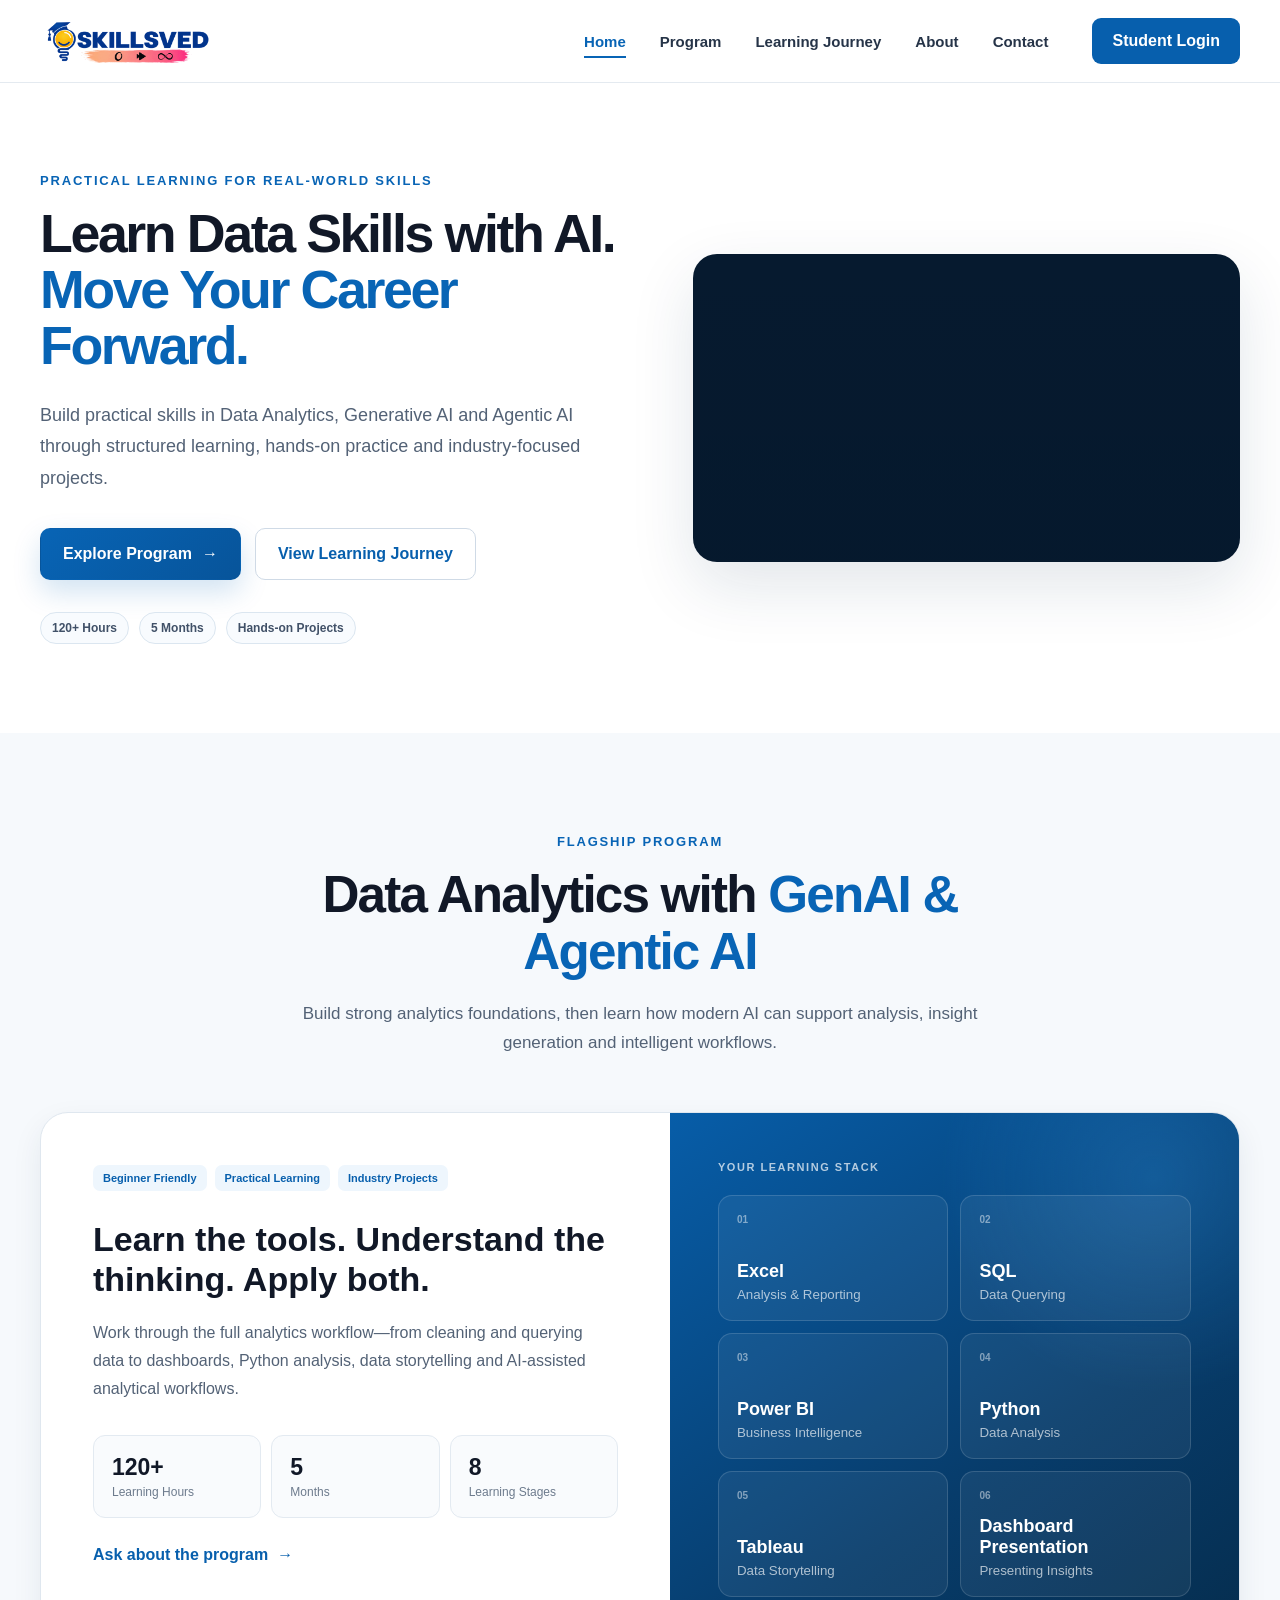
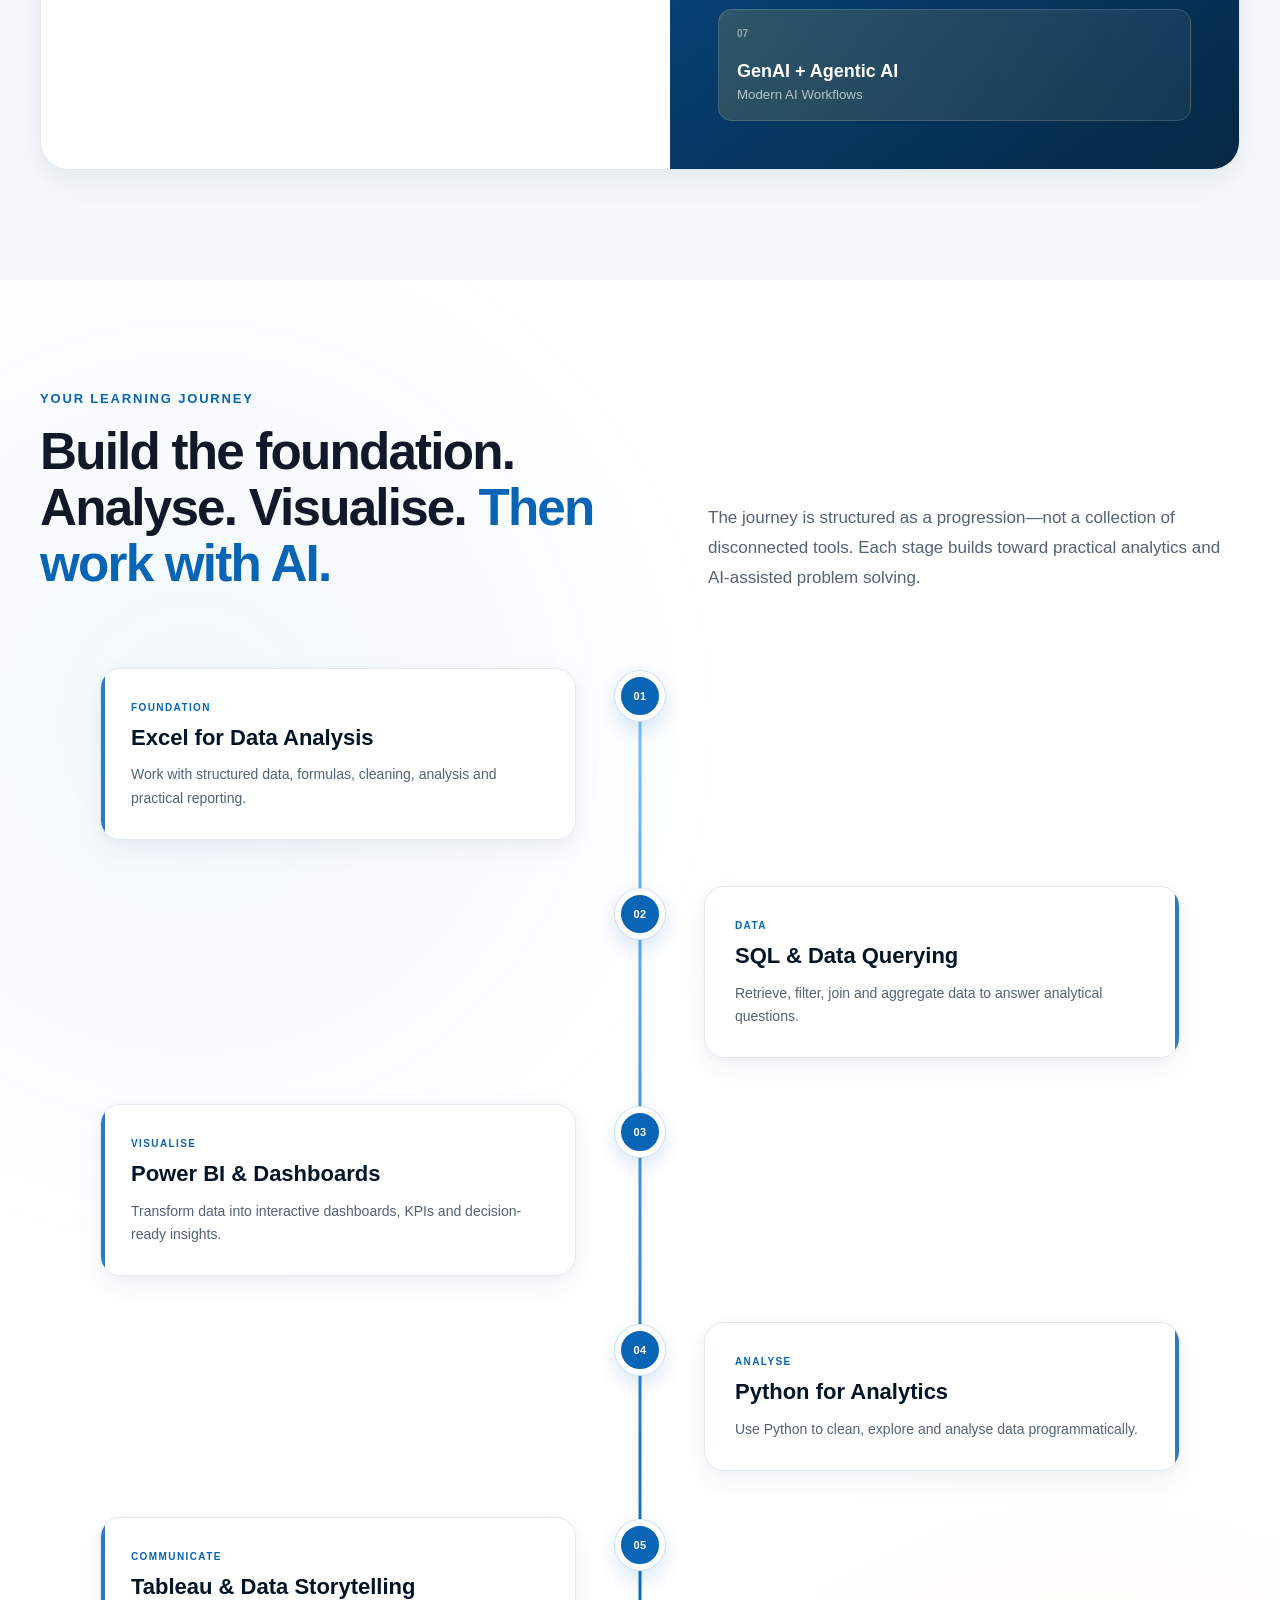
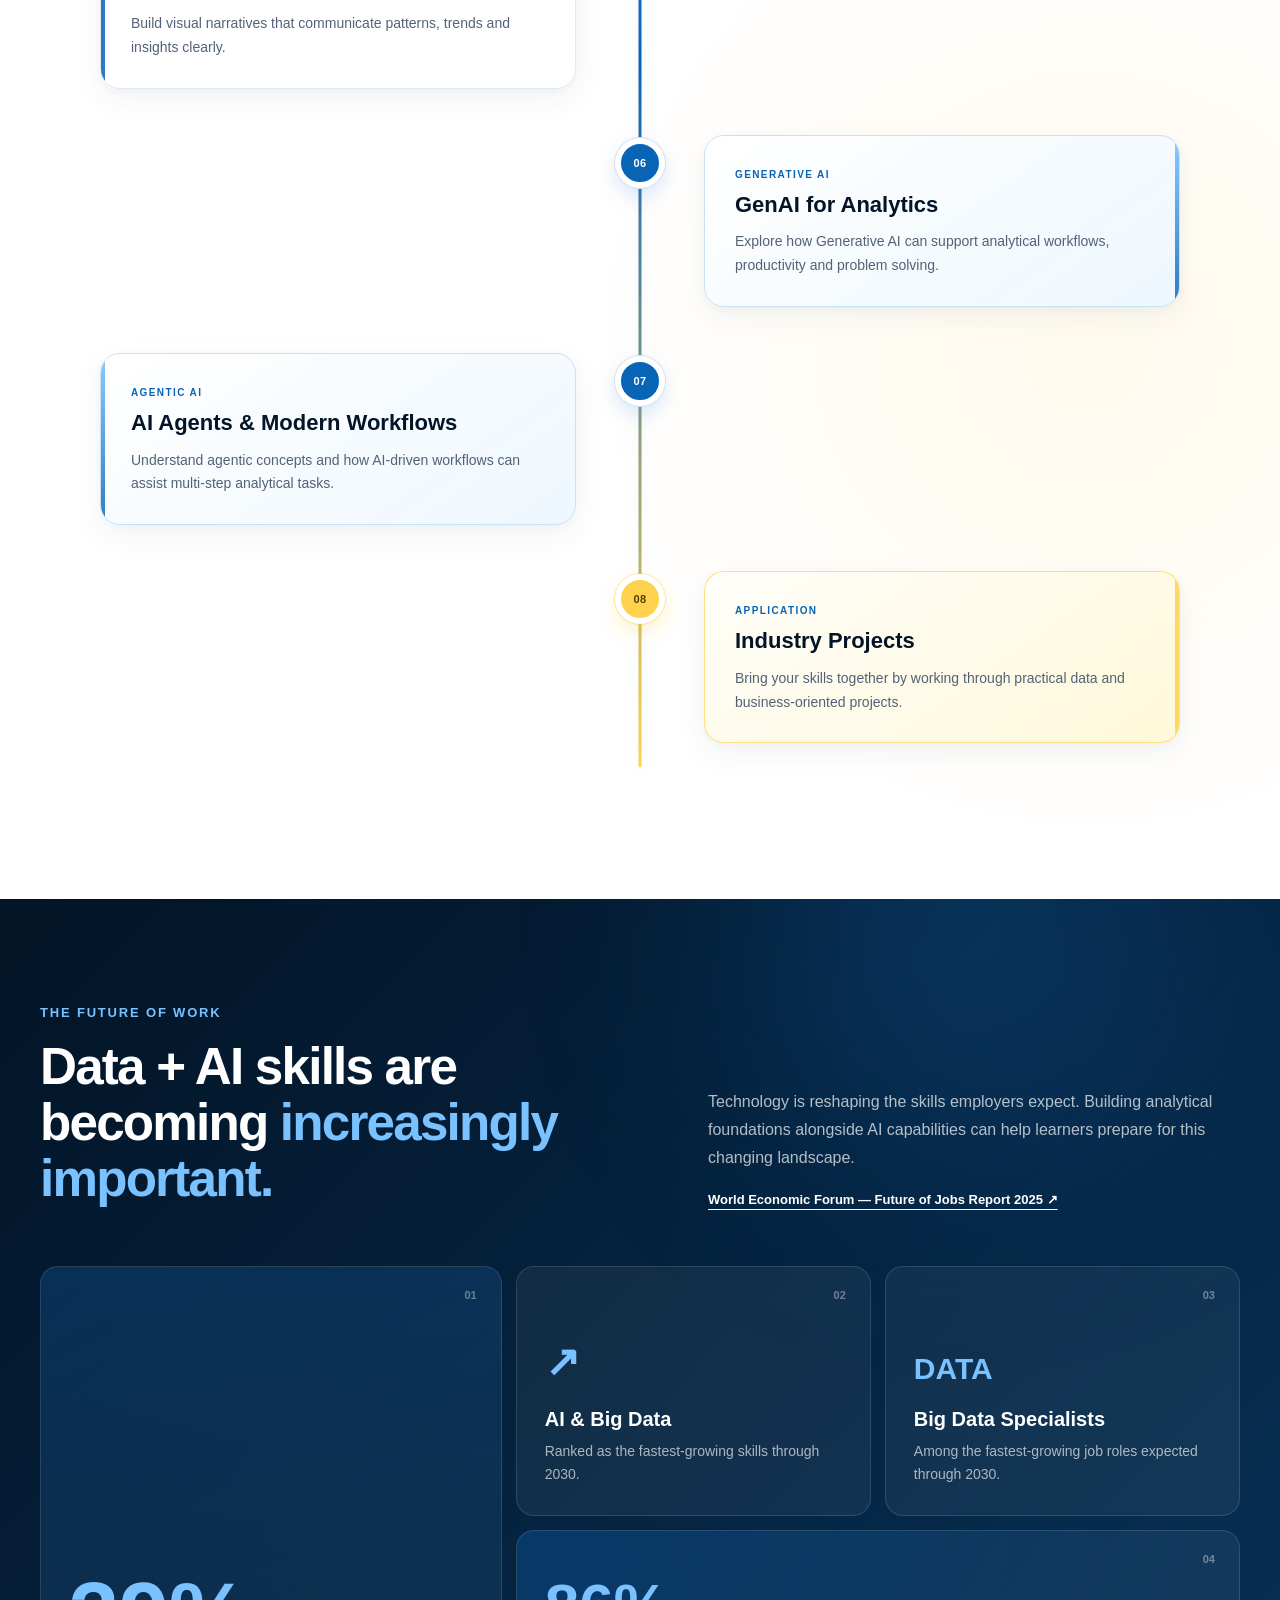
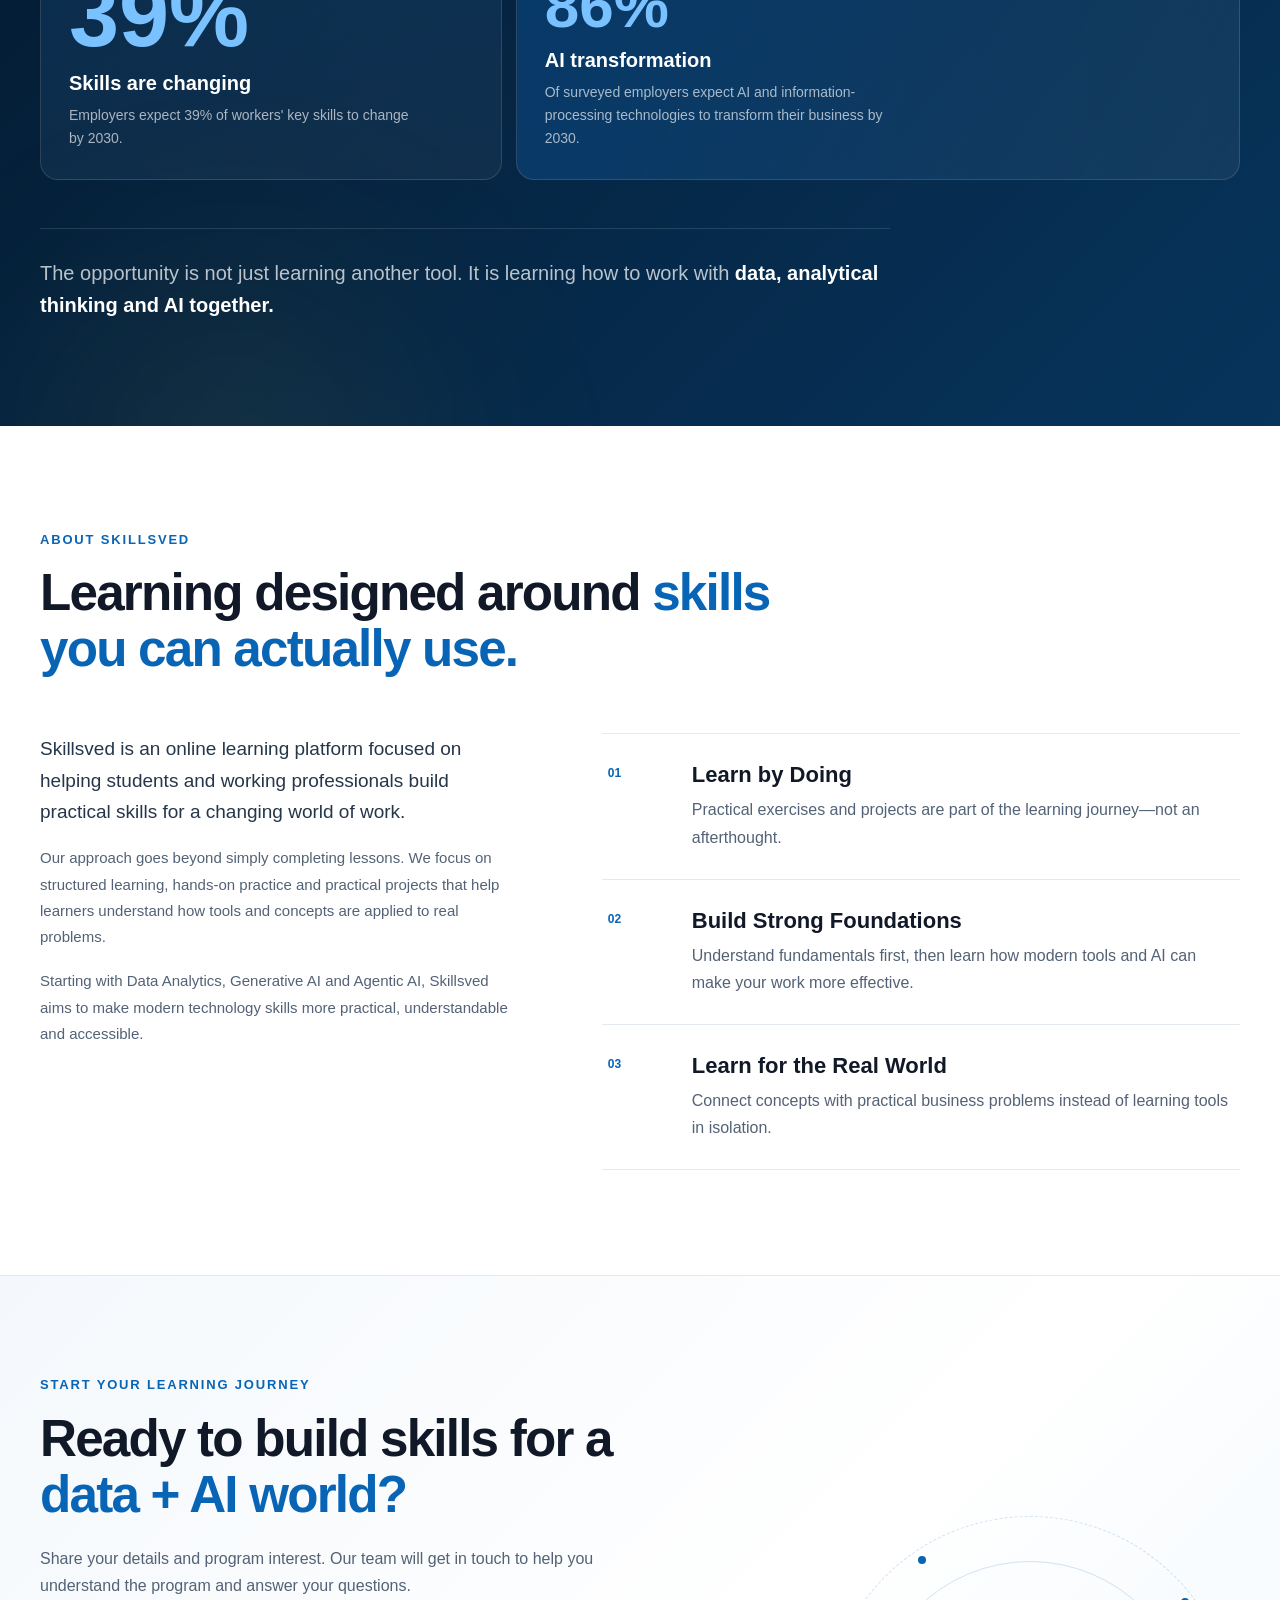
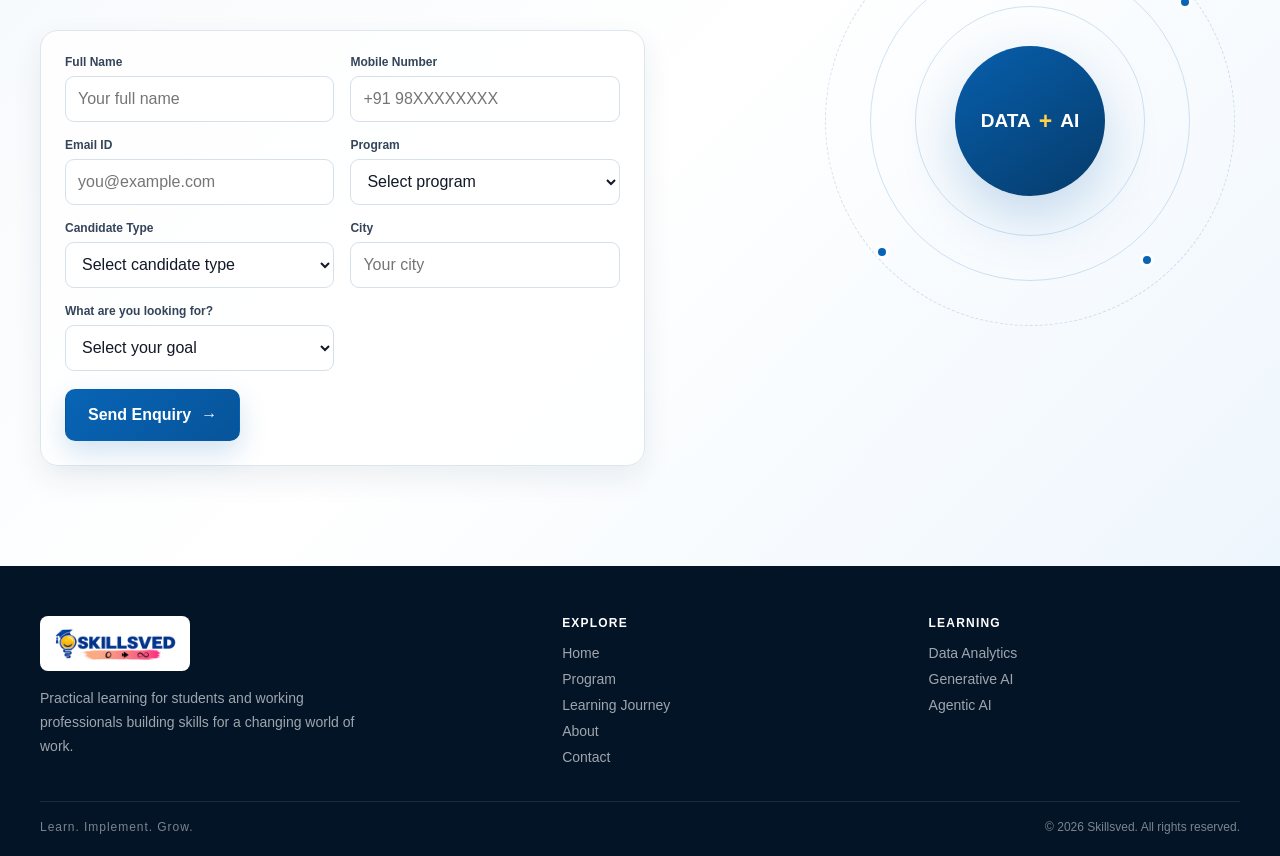
==== commit dc505445: "Remove hero video overlay label" ====
--- a/frontend/index.html
+++ b/frontend/index.html
@@ -54,7 +54,7 @@
                         preload="metadata" aria-hidden="true">
                         <source src="assets/videos/skillsved-hero-data-ai.mp4" type="video/mp4">
                     </video>
-                    <div class="video-edge-label" aria-hidden="true"><span>DATA</span><i></i><span>AI</span></div>
+                    
                 </div>
             </div>
         </section>
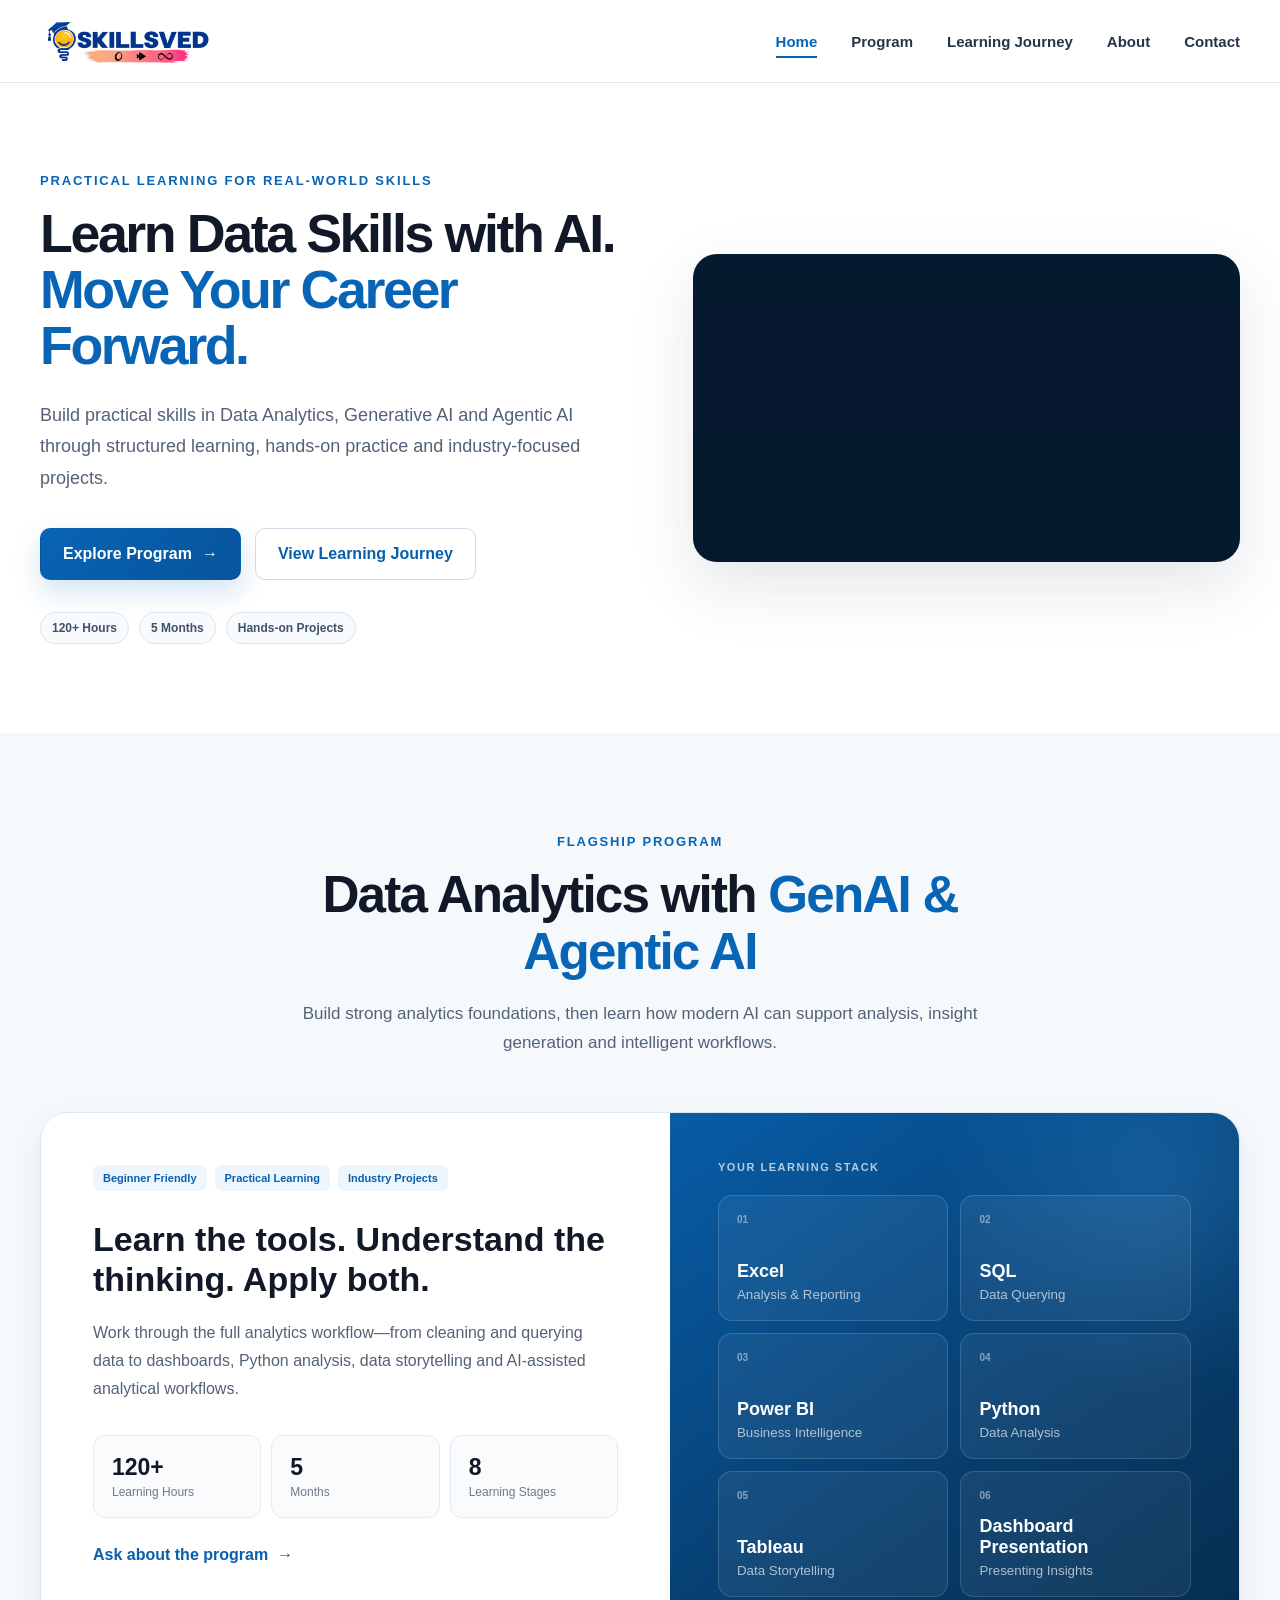
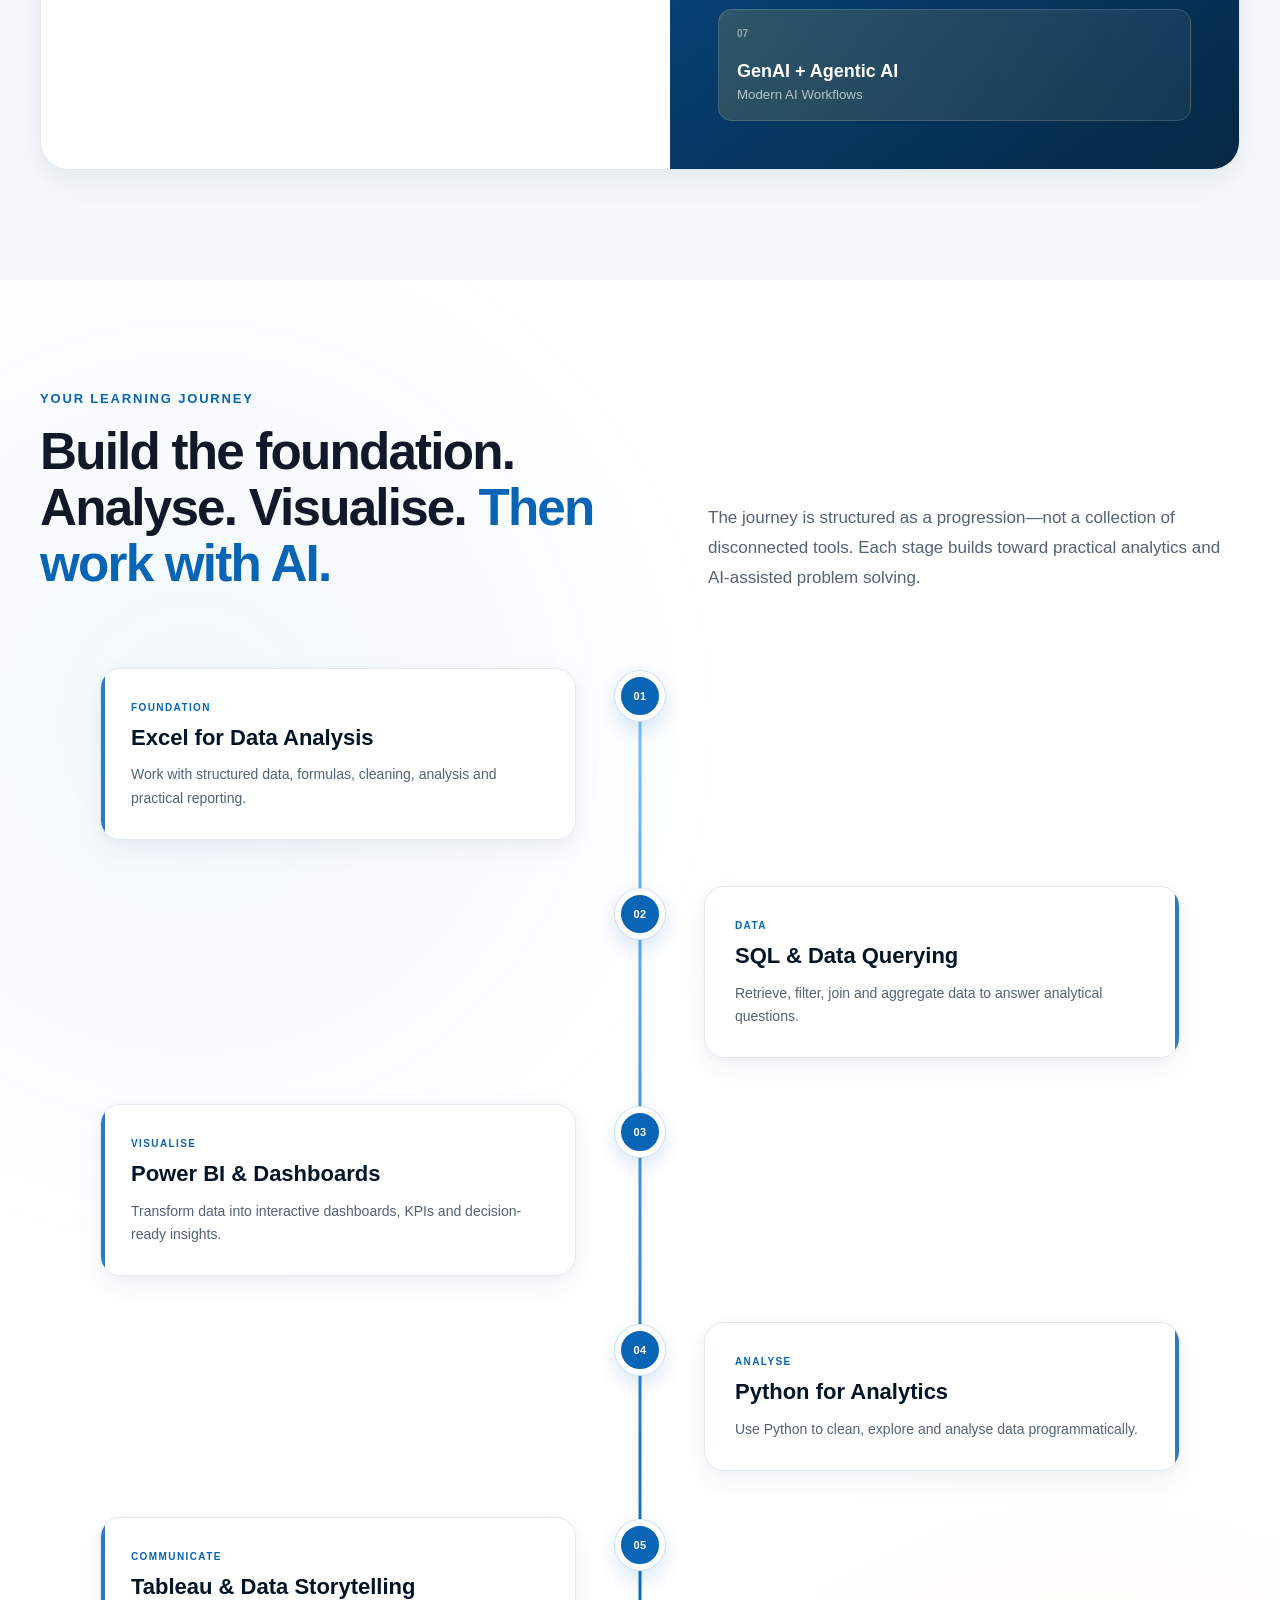
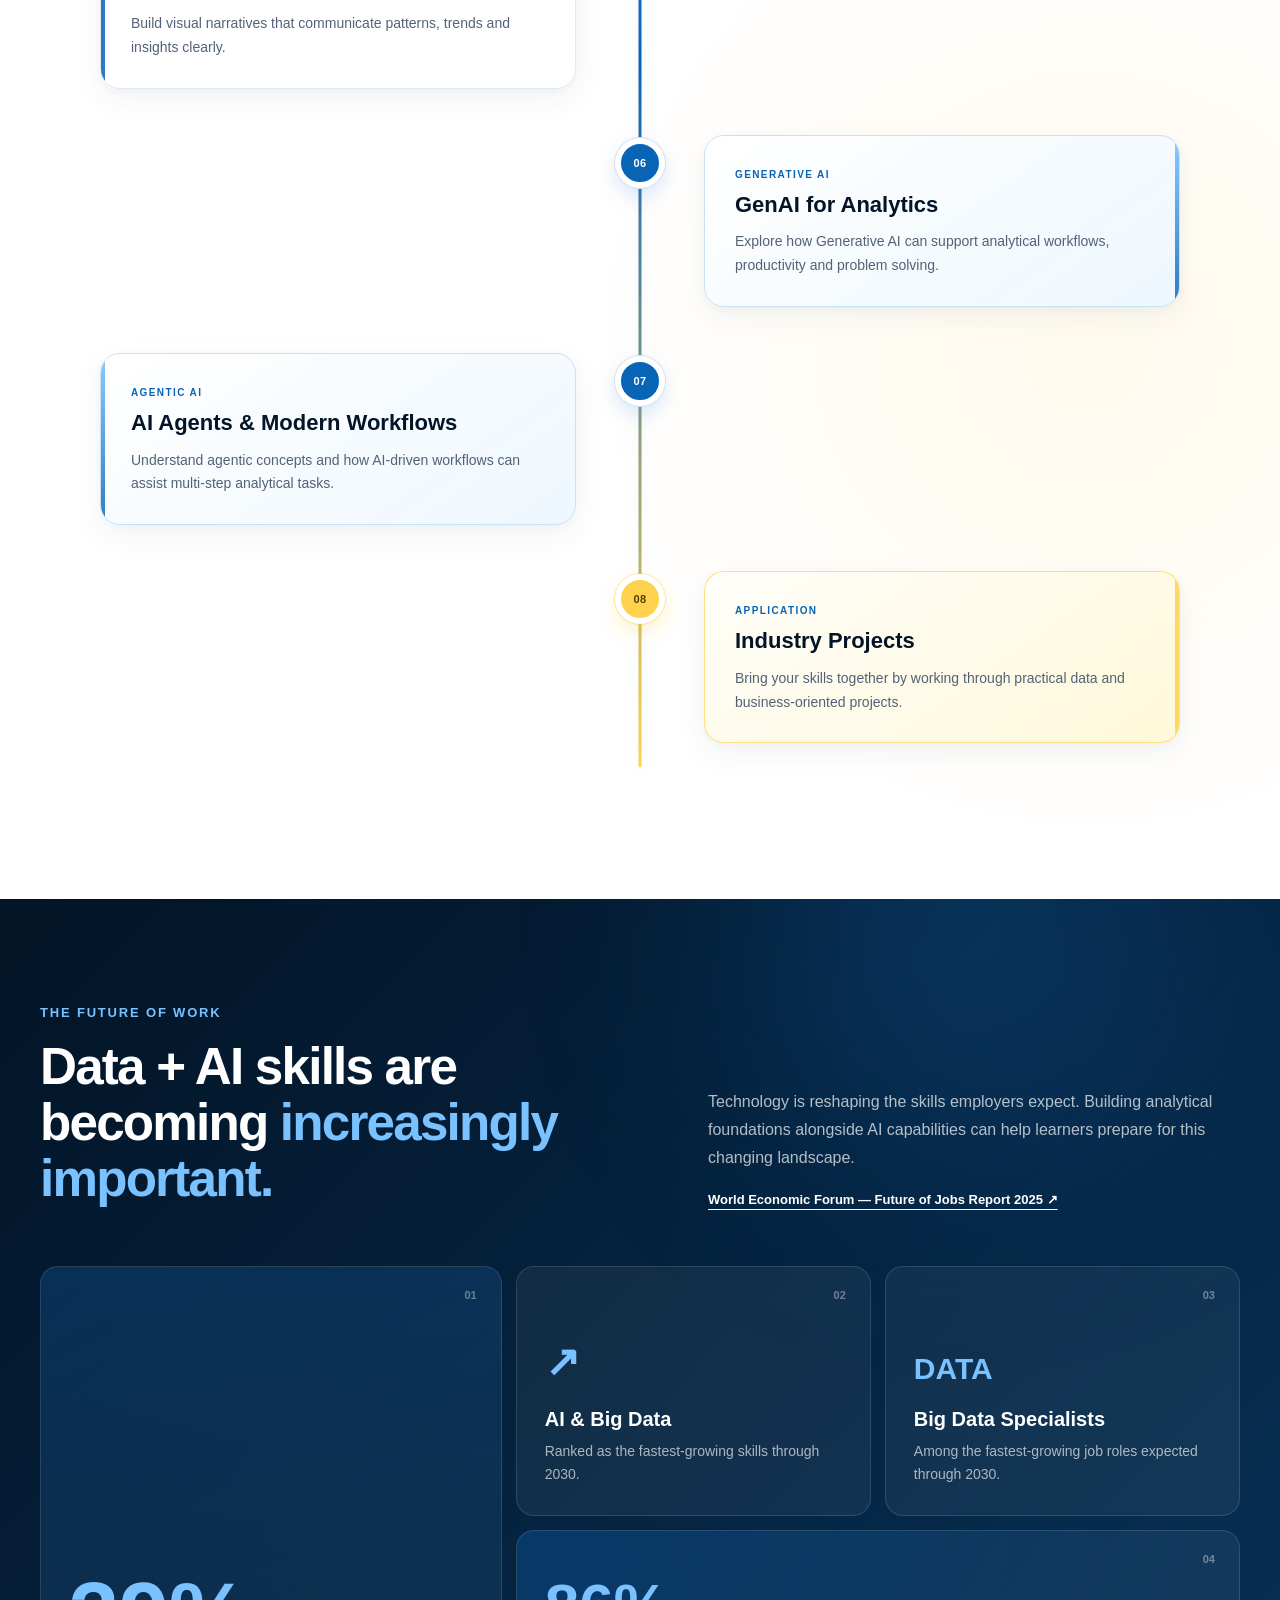
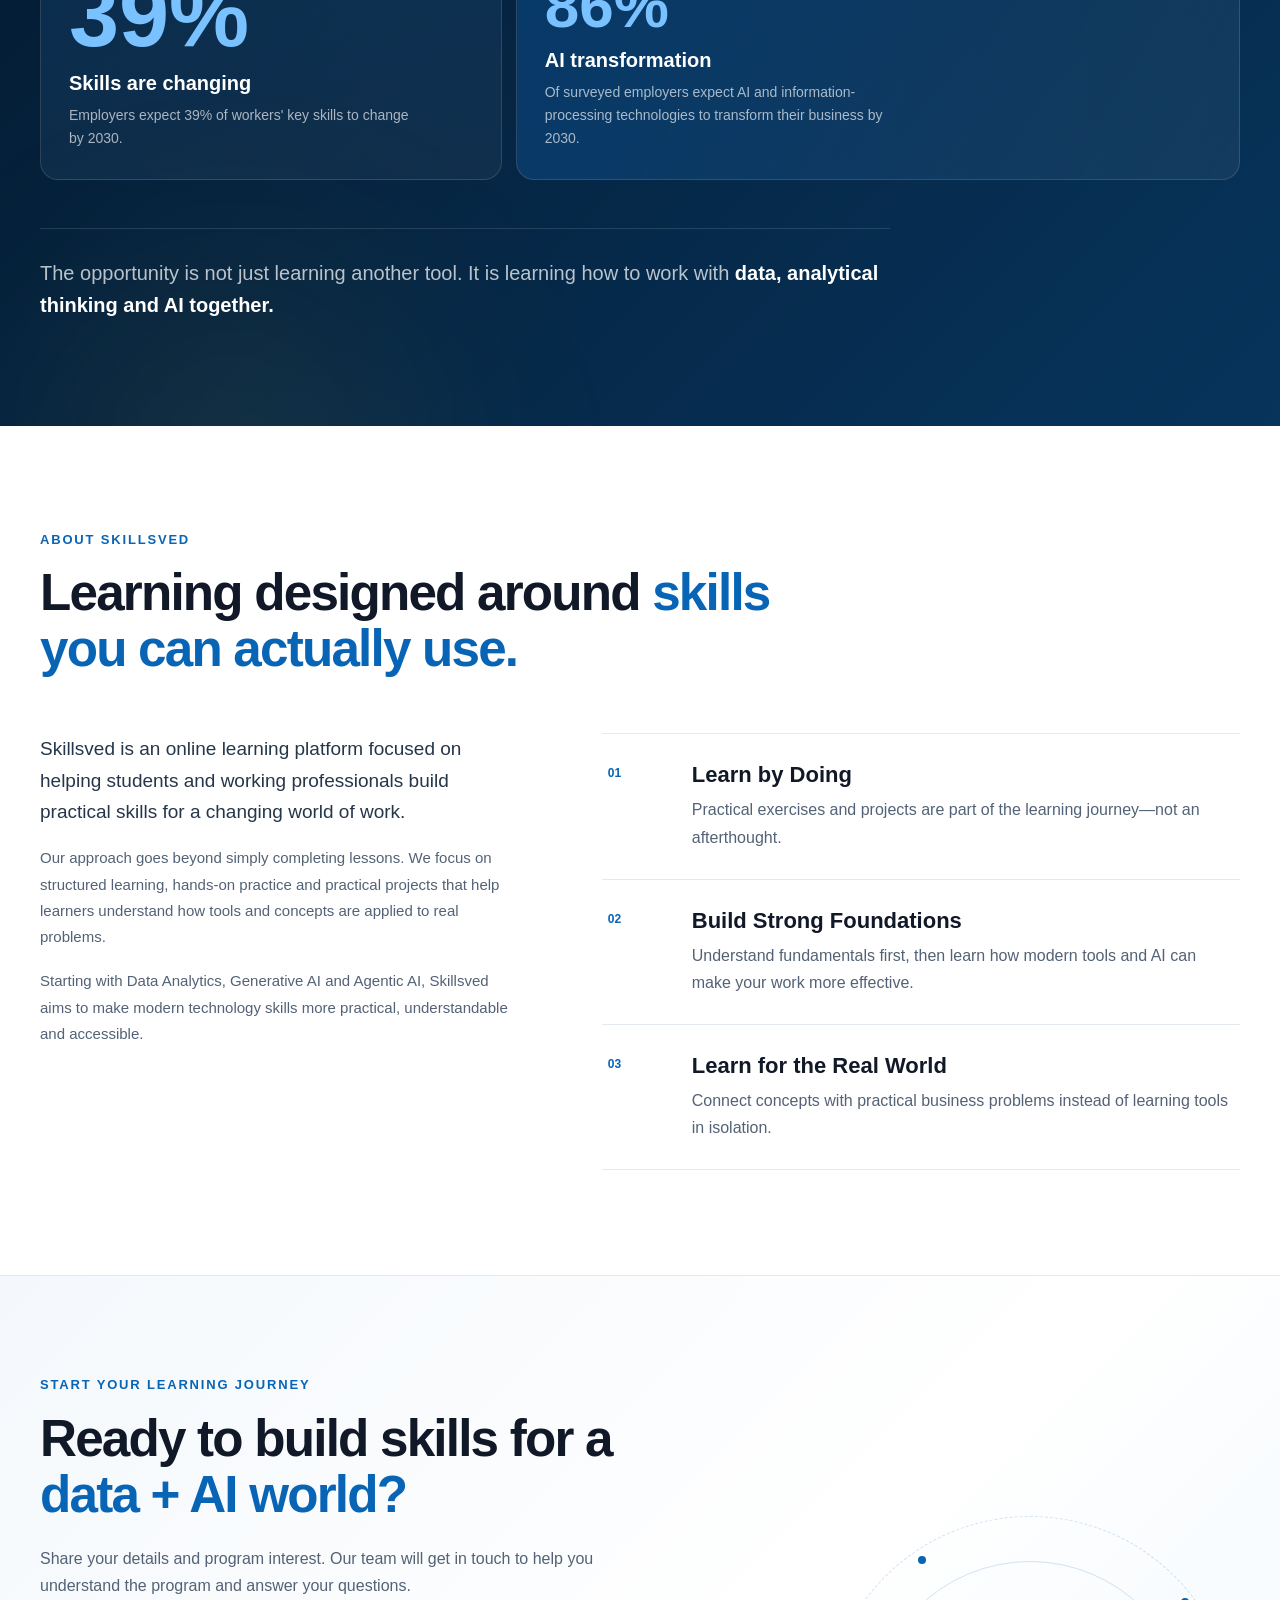
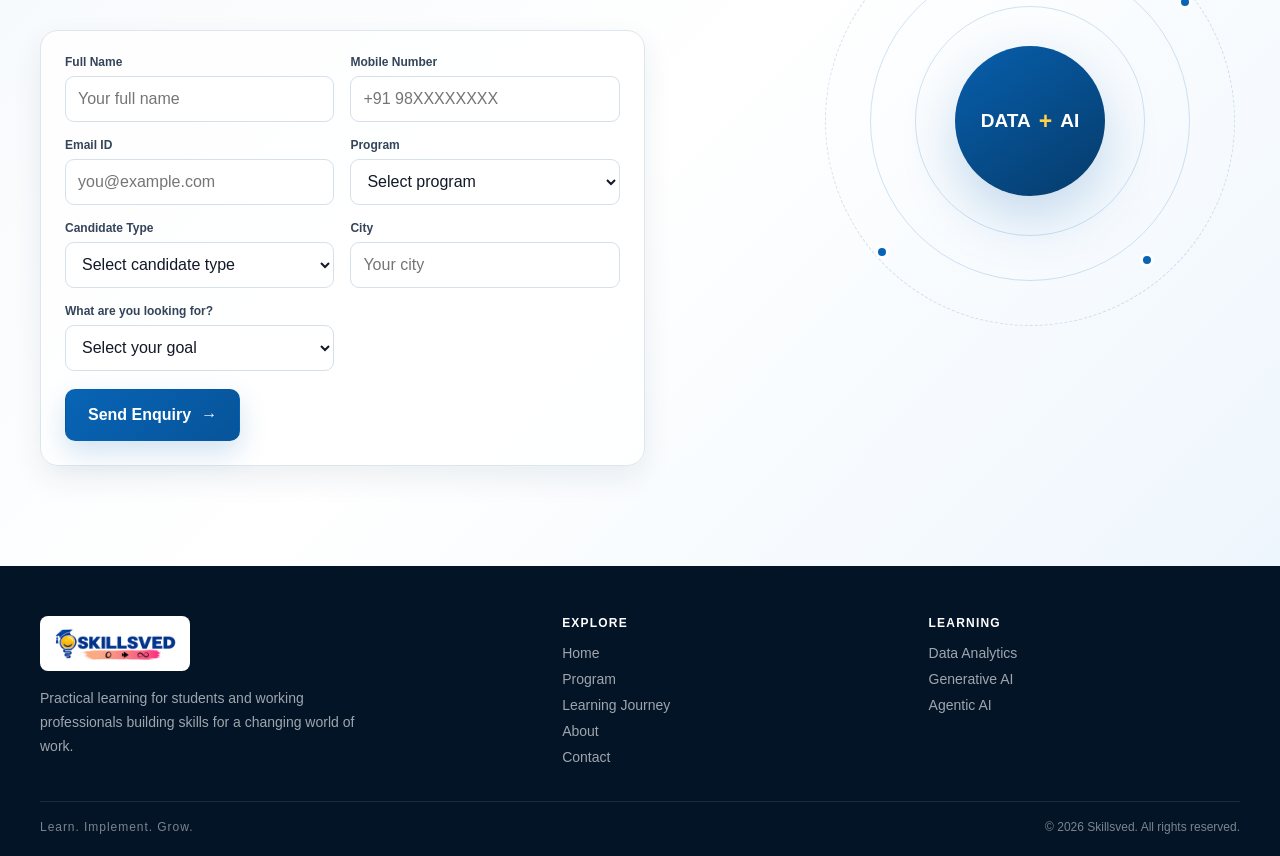
==== commit 54442f61: "Temporarily hide Student Login until LMS launch" ====
--- a/frontend/index.html
+++ b/frontend/index.html
@@ -28,15 +28,18 @@
                     alt="Skillsved" class="brand-logo"></a>
             <div class="nav-links"><a href="#top" class="active">Home</a><a href="#program">Program</a><a
                     href="#journey">Learning Journey</a><a href="#about">About</a><a href="#contact">Contact</a></div>
-            <a href="https://login.skillsved.com" target="_blank" rel="noopener noreferrer"
-                class="student-login">Student Login</a>
+            <!-- Student Login temporarily hidden until LMS launch
+<a href="https://login.skillsved.in" target="_blank" rel="noopener noreferrer"
+   class="student-login">Student Login</a>
+-->
             <button class="menu-toggle" type="button" aria-label="Open navigation menu" aria-expanded="false"
                 aria-controls="mobile-menu"><span></span><span></span><span></span></button>
         </nav>
         <div class="mobile-menu" id="mobile-menu"><a href="#top">Home</a><a href="#program">Program</a><a
-                href="#journey">Learning Journey</a><a href="#about">About</a><a href="#contact">Contact</a><a
-                href="https://login.skillsved.com" target="_blank" rel="noopener noreferrer"
-                class="mobile-student-login">Student Login ↗</a></div>
+                href="#journey">Learning Journey</a><a href="#about">About</a><a href="#contact">Contact</a><!-- Student Login temporarily hidden until LMS launch
+<a href="https://login.skillsved.in" target="_blank" rel="noopener noreferrer"
+   class="mobile-student-login">Student Login ↗</a>
+--></div>
     </header>
     <main id="main-content">
         <section class="hero section-shell">
@@ -275,6 +278,16 @@
                     <h2>Ready to build skills for a <span>data + AI world?</span></h2>
                     <p>Share your details and program interest. Our team will get in touch to help you understand the program and answer your questions.</p>
                     <form class="lead-form" id="lead-form">
+                        <div class="form-honeypot" aria-hidden="true">
+    <label for="contact-website">Website</label>
+    <input
+        type="text"
+        id="contact-website"
+        name="website"
+        tabindex="-1"
+        autocomplete="off"
+    >
+</div>
     <div class="form-grid">
 
         <label>
@@ -428,6 +441,16 @@
             </div>
 
             <form class="popup-lead-form" id="popup-lead-form">
+                <div class="form-honeypot" aria-hidden="true">
+    <label for="popup-website">Website</label>
+    <input
+        type="text"
+        id="popup-website"
+        name="website"
+        tabindex="-1"
+        autocomplete="off"
+    >
+</div>
 
                 <div class="popup-form-grid">
 
--- a/frontend/css/style.css
+++ b/frontend/css/style.css
@@ -1949,4 +1949,15 @@
     .popup-field-wide {
         grid-column: auto;
     }
+}
+.form-honeypot {
+    position: absolute !important;
+    width: 1px !important;
+    height: 1px !important;
+    padding: 0 !important;
+    margin: -1px !important;
+    overflow: hidden !important;
+    clip: rect(0, 0, 0, 0) !important;
+    white-space: nowrap !important;
+    border: 0 !important;
 }
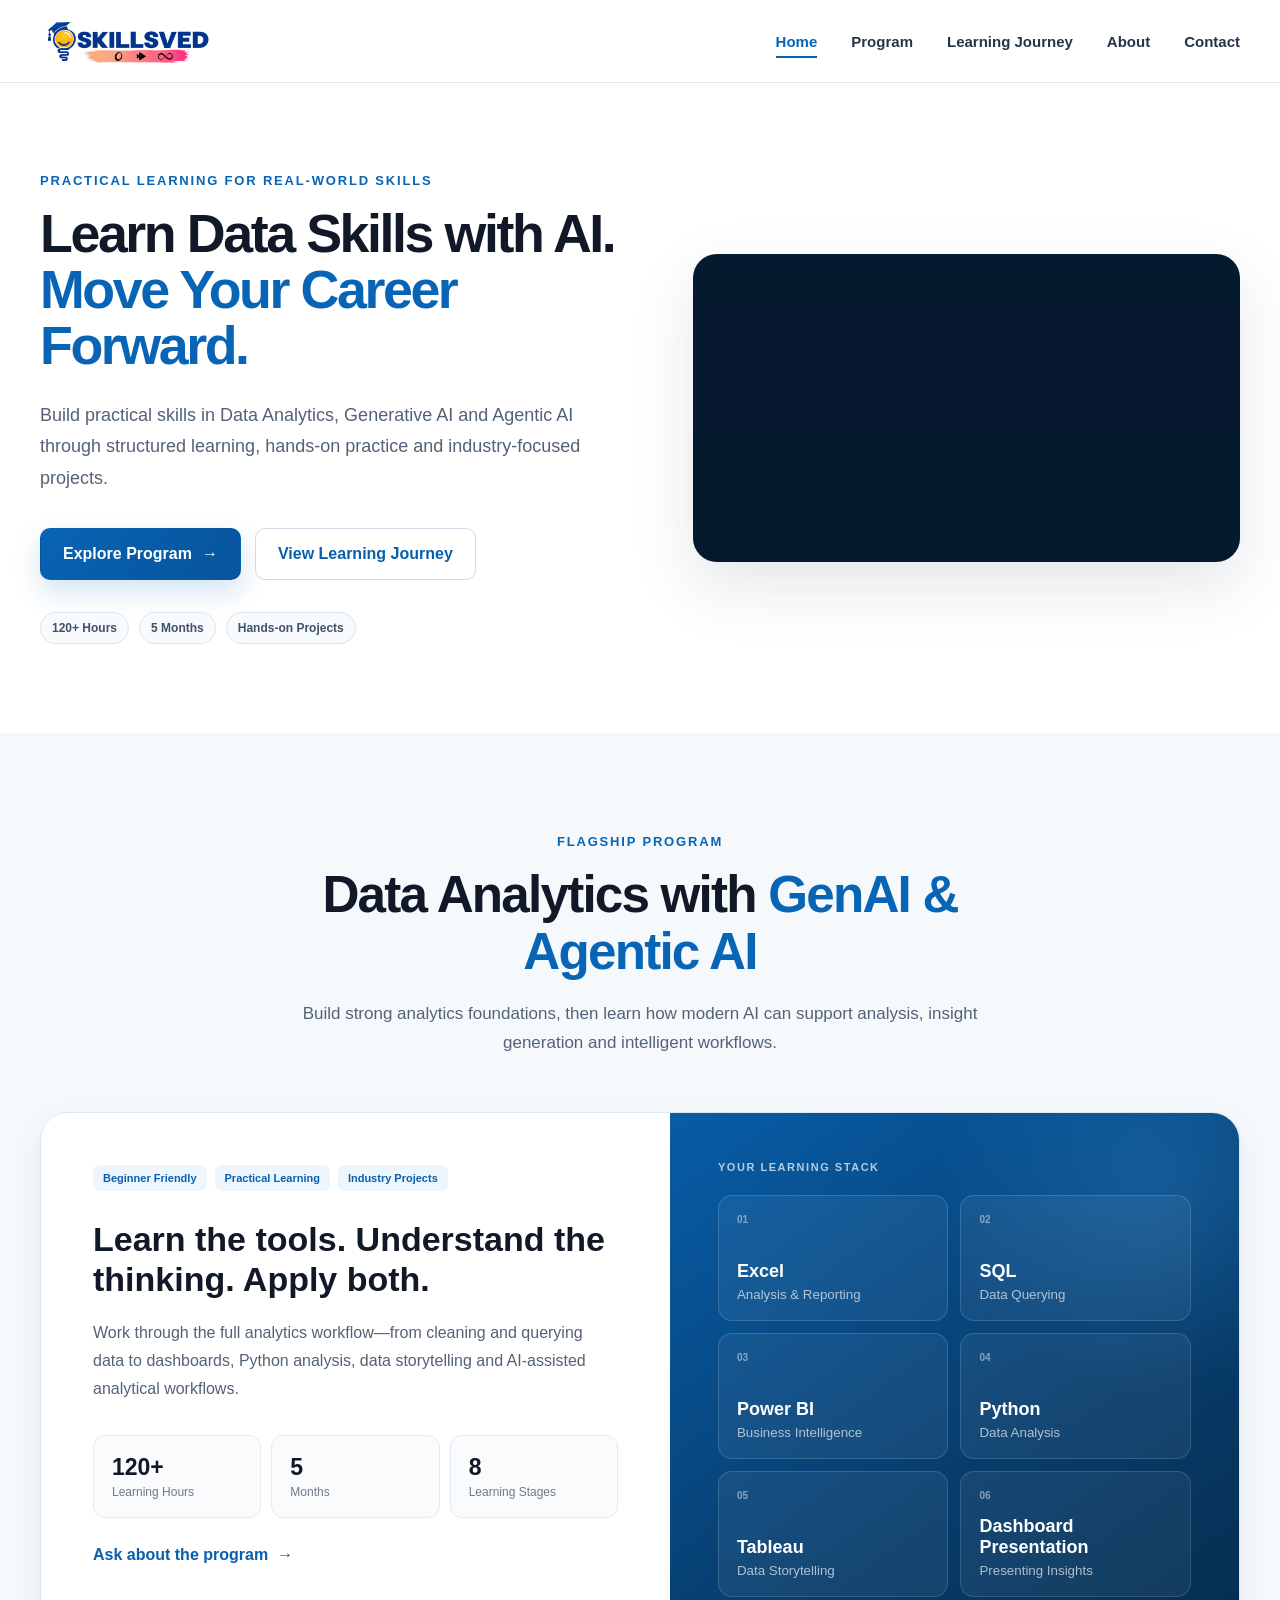
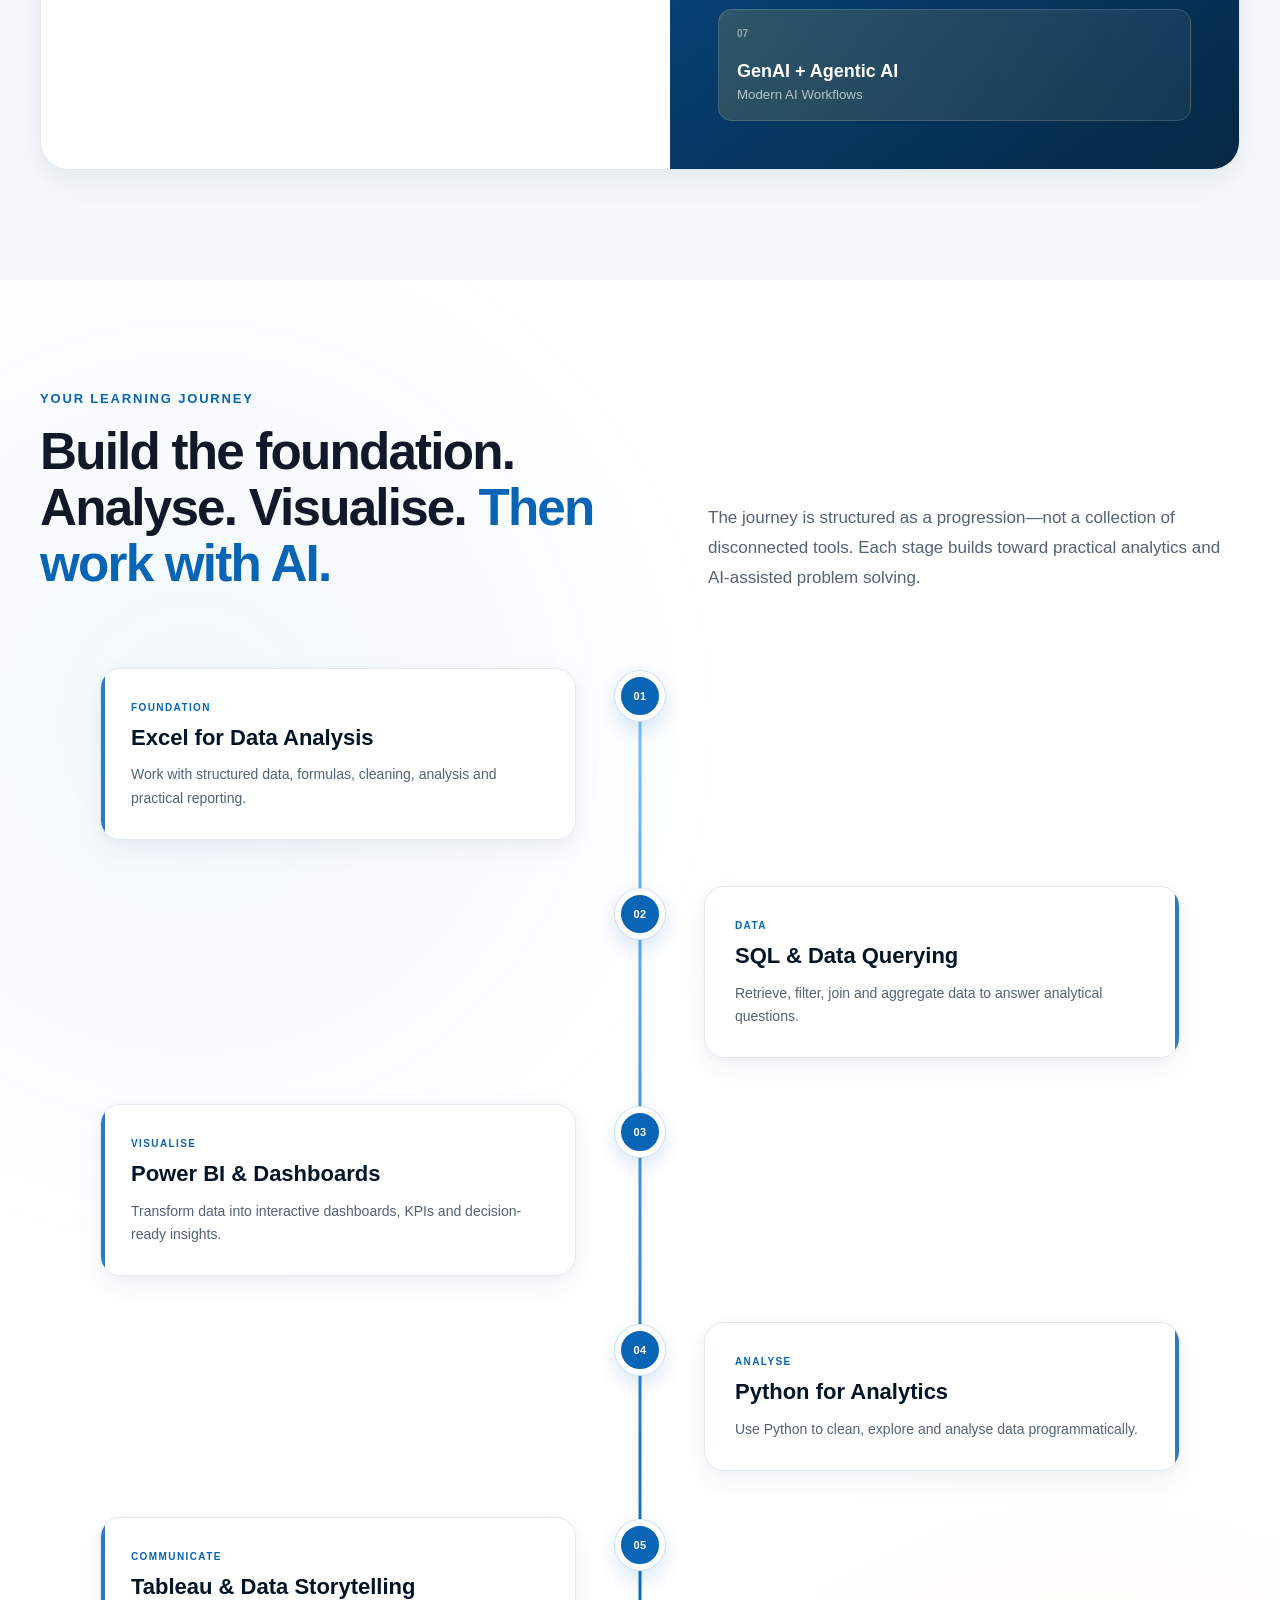
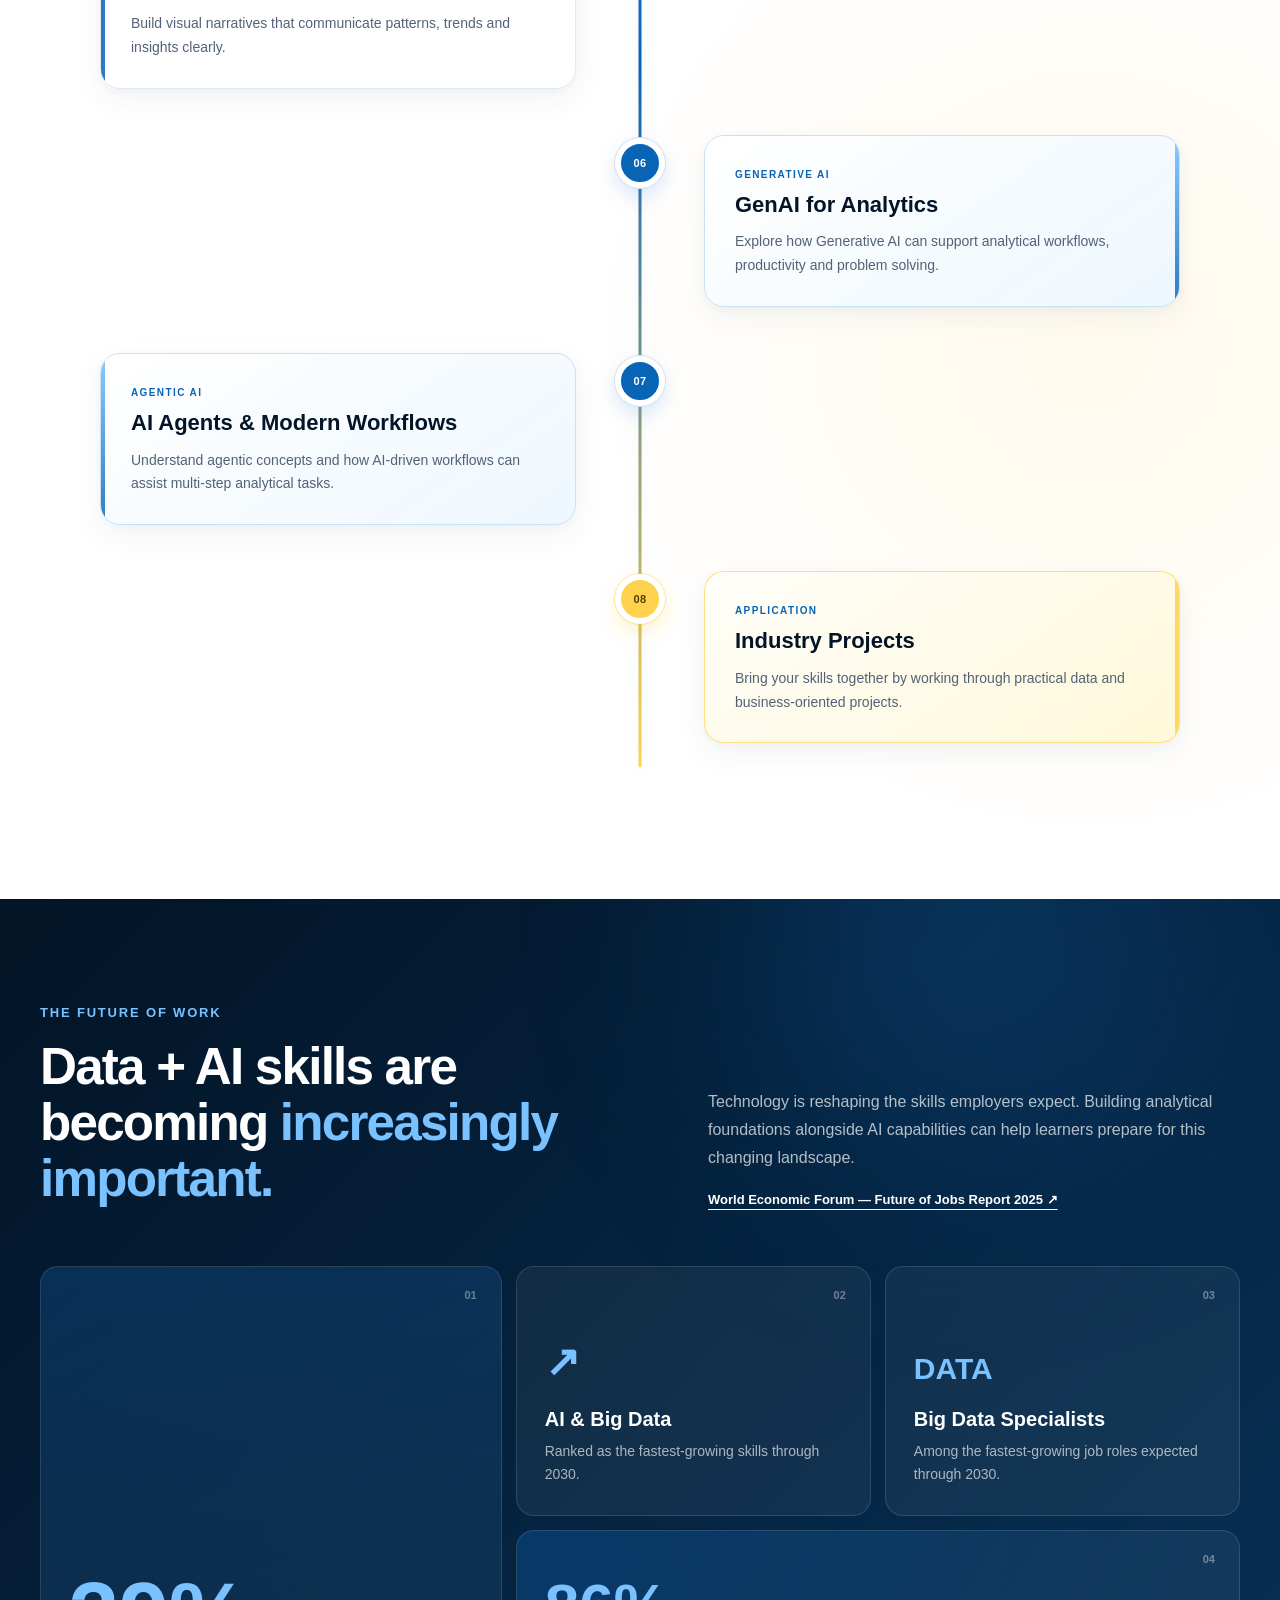
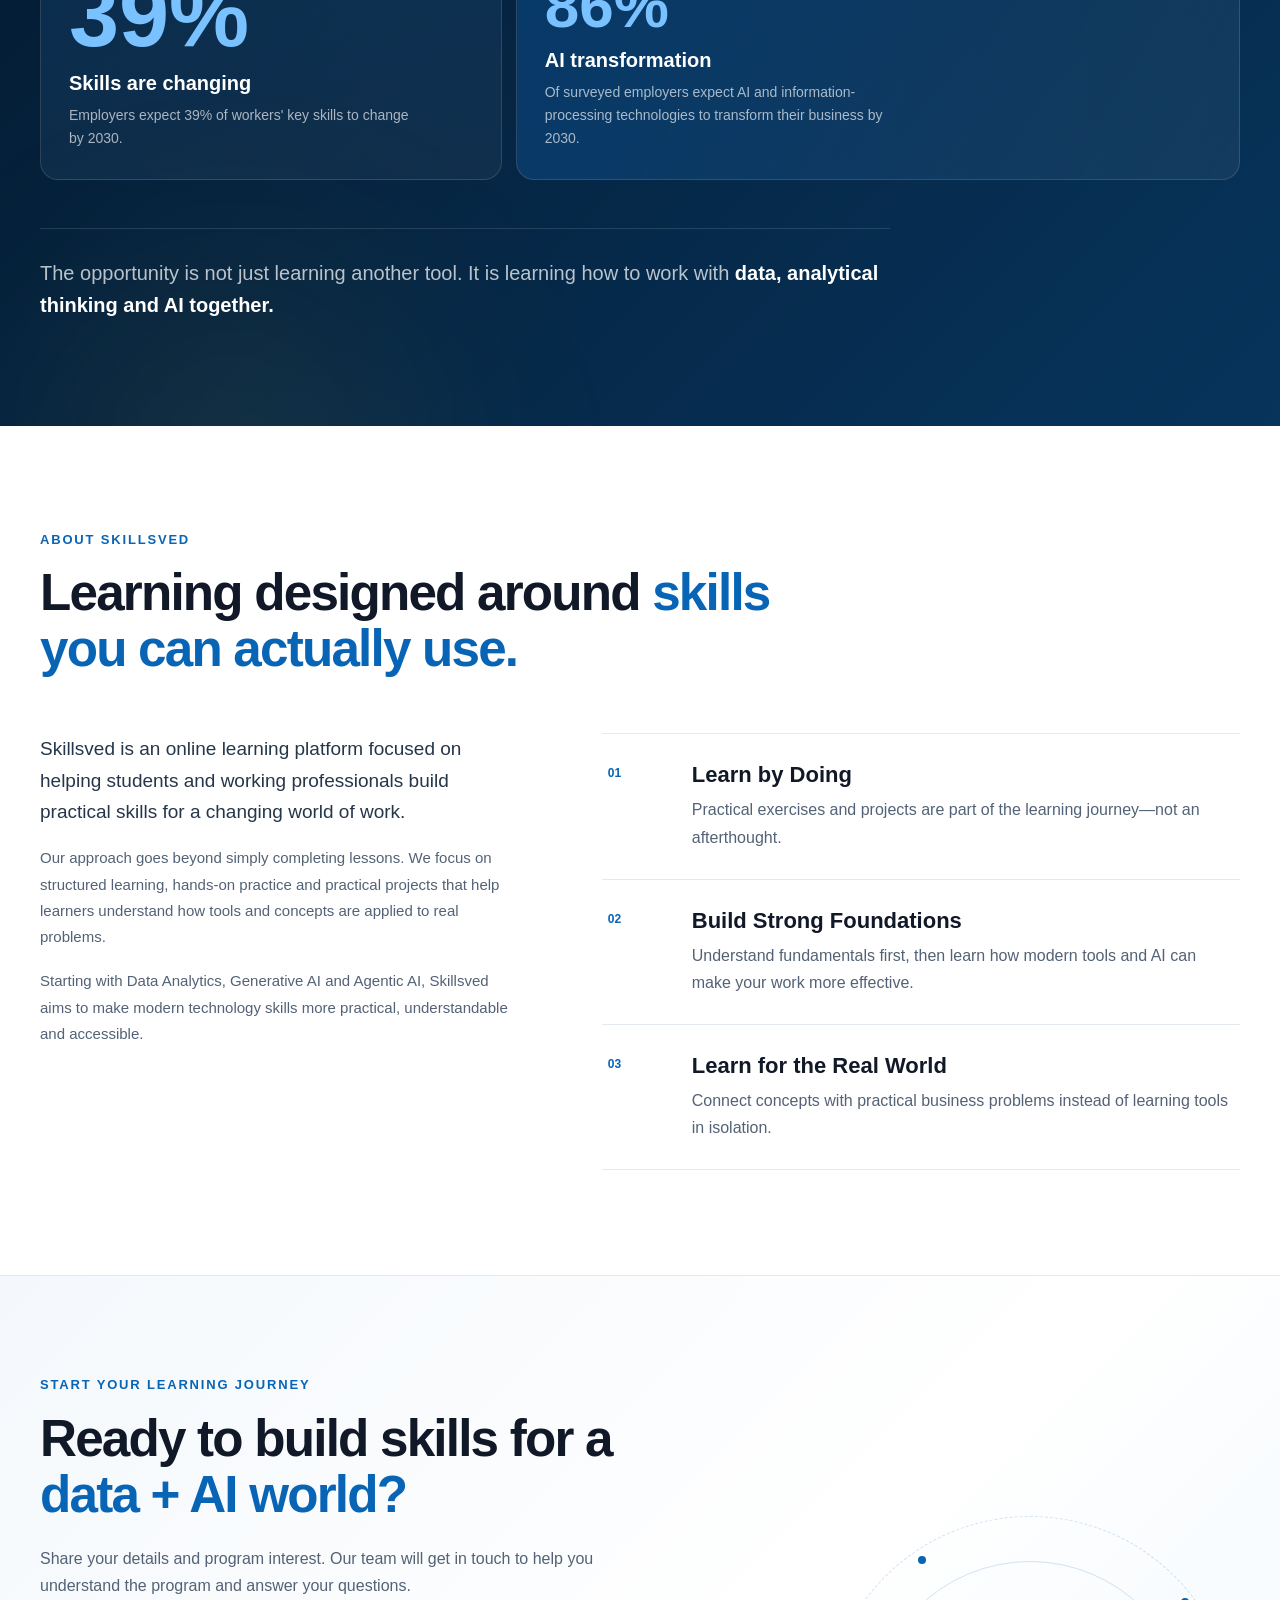
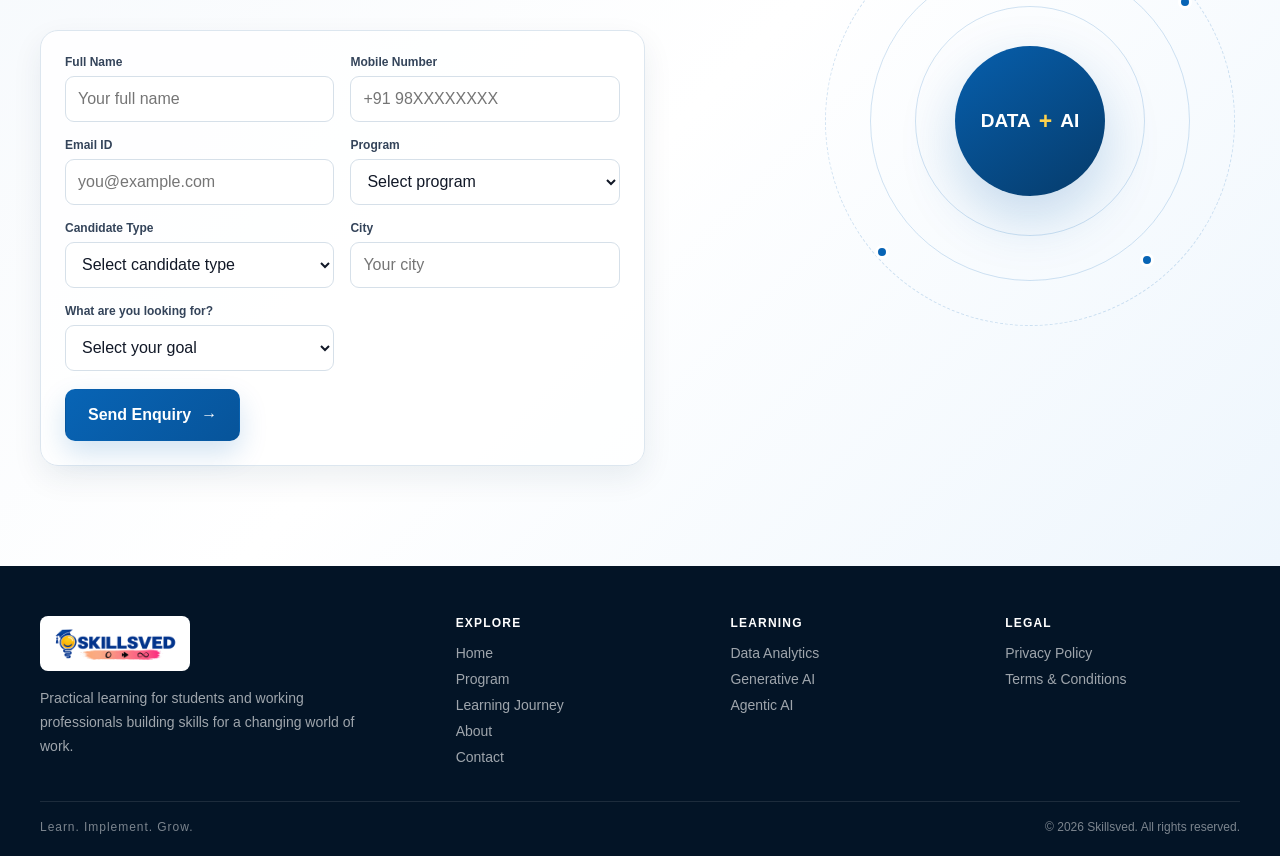
==== commit 1a0f7a44: "Add Privacy Policy and Terms pages with footer links" ====
--- a/frontend/index.html
+++ b/frontend/index.html
@@ -405,10 +405,17 @@
                         Journey</a><a href="#about">About</a><a href="#contact">Contact</a>
                 </div>
                 <div class="footer-column">
-                    <h3>Learning</h3><a href="#program">Data Analytics</a><a href="#program">Generative AI</a><a
-                        href="#program">Agentic AI</a>
-                </div>
-                
+                    <h3>Learning</h3>
+                    <a href="#program">Data Analytics</a>
+                    <a href="#program">Generative AI</a>
+                    <a href="#program">Agentic AI</a>
+
+                </div>
+                <div class="footer-column">
+    <h3>Legal</h3>
+    <a href="/privacy.html">Privacy Policy</a>
+    <a href="/terms.html">Terms &amp; Conditions</a>
+</div>
             </div>
             <div class="footer-bottom">
                 <p class="footer-tagline">Learn. Implement. Grow.</p>
--- a/frontend/css/style.css
+++ b/frontend/css/style.css
@@ -1110,8 +1110,8 @@
 .footer-grid {
     padding-bottom: 36px;
     display: grid;
-    grid-template-columns: 1.5fr 1fr 1fr;
-    gap: 55px
+    grid-template-columns: 1.6fr 1fr 1fr 1fr;
+    gap: 40px;
 }
 
 .footer-brand {
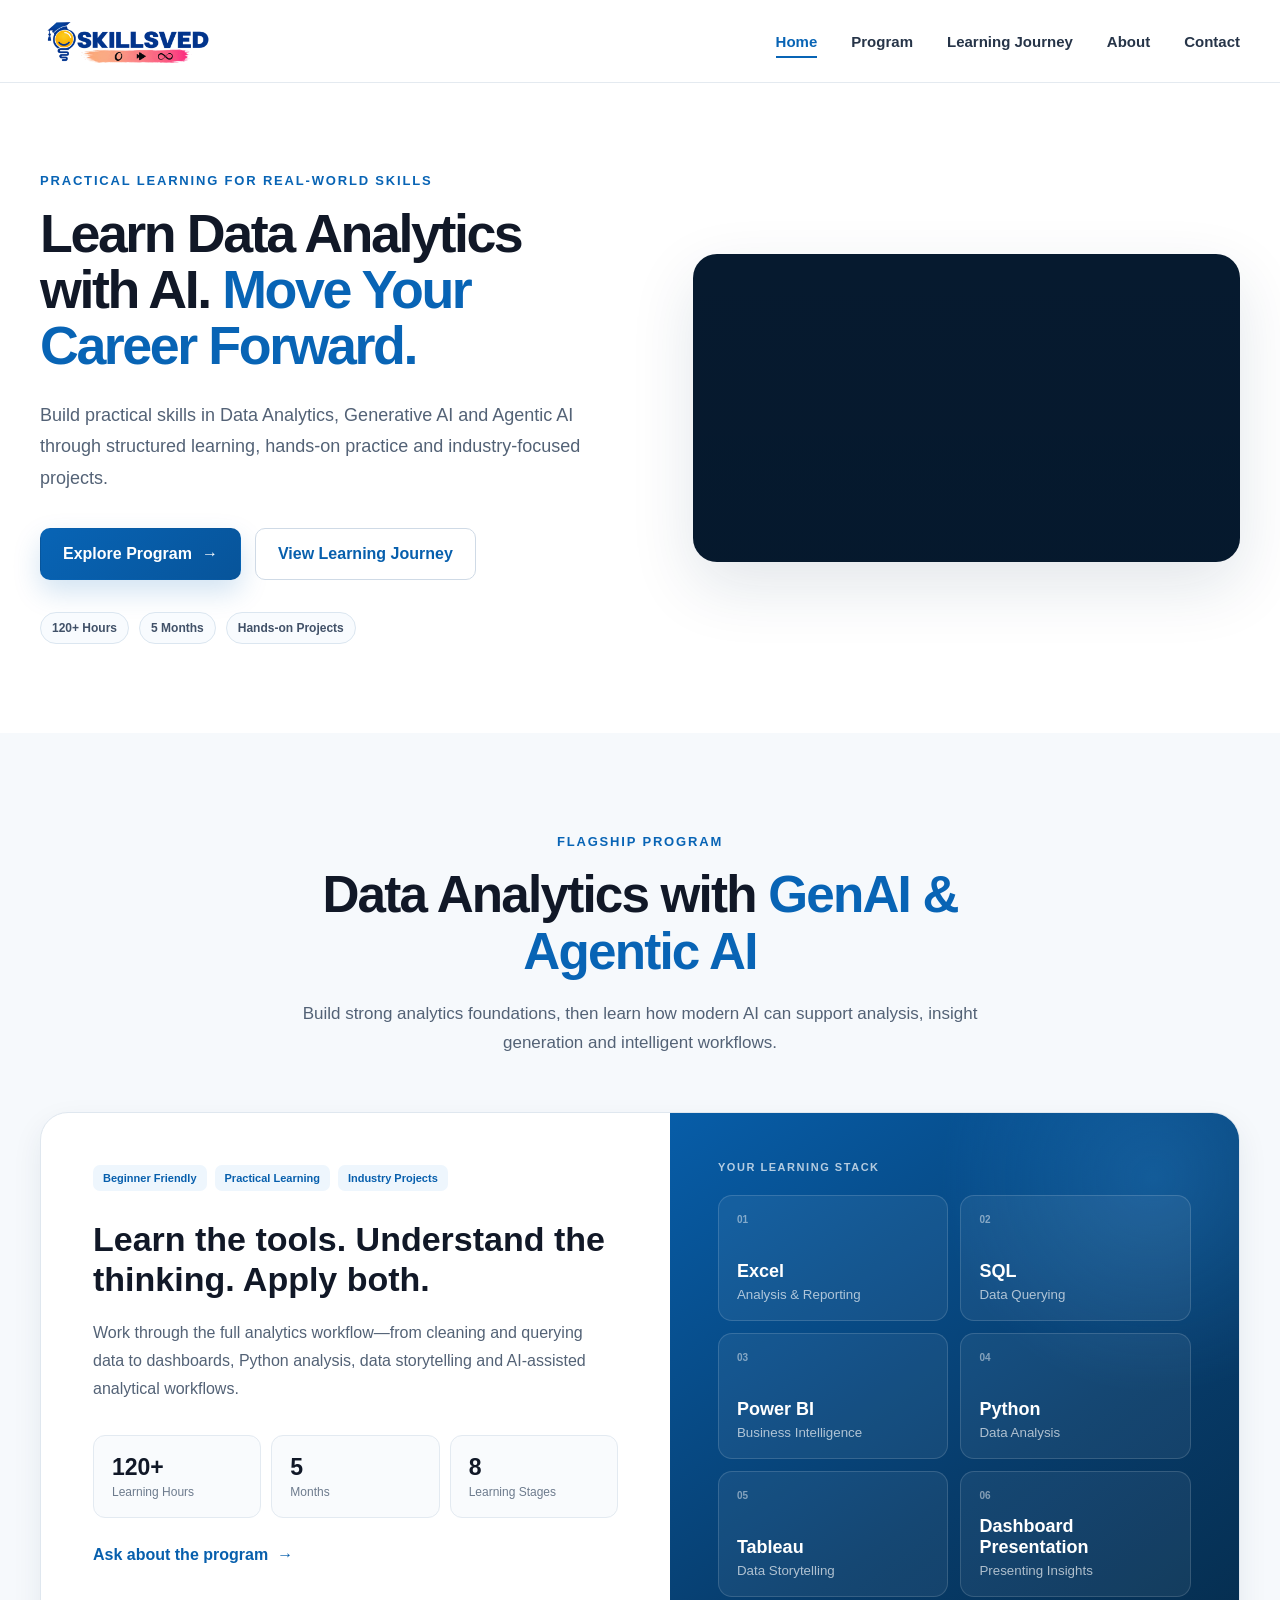
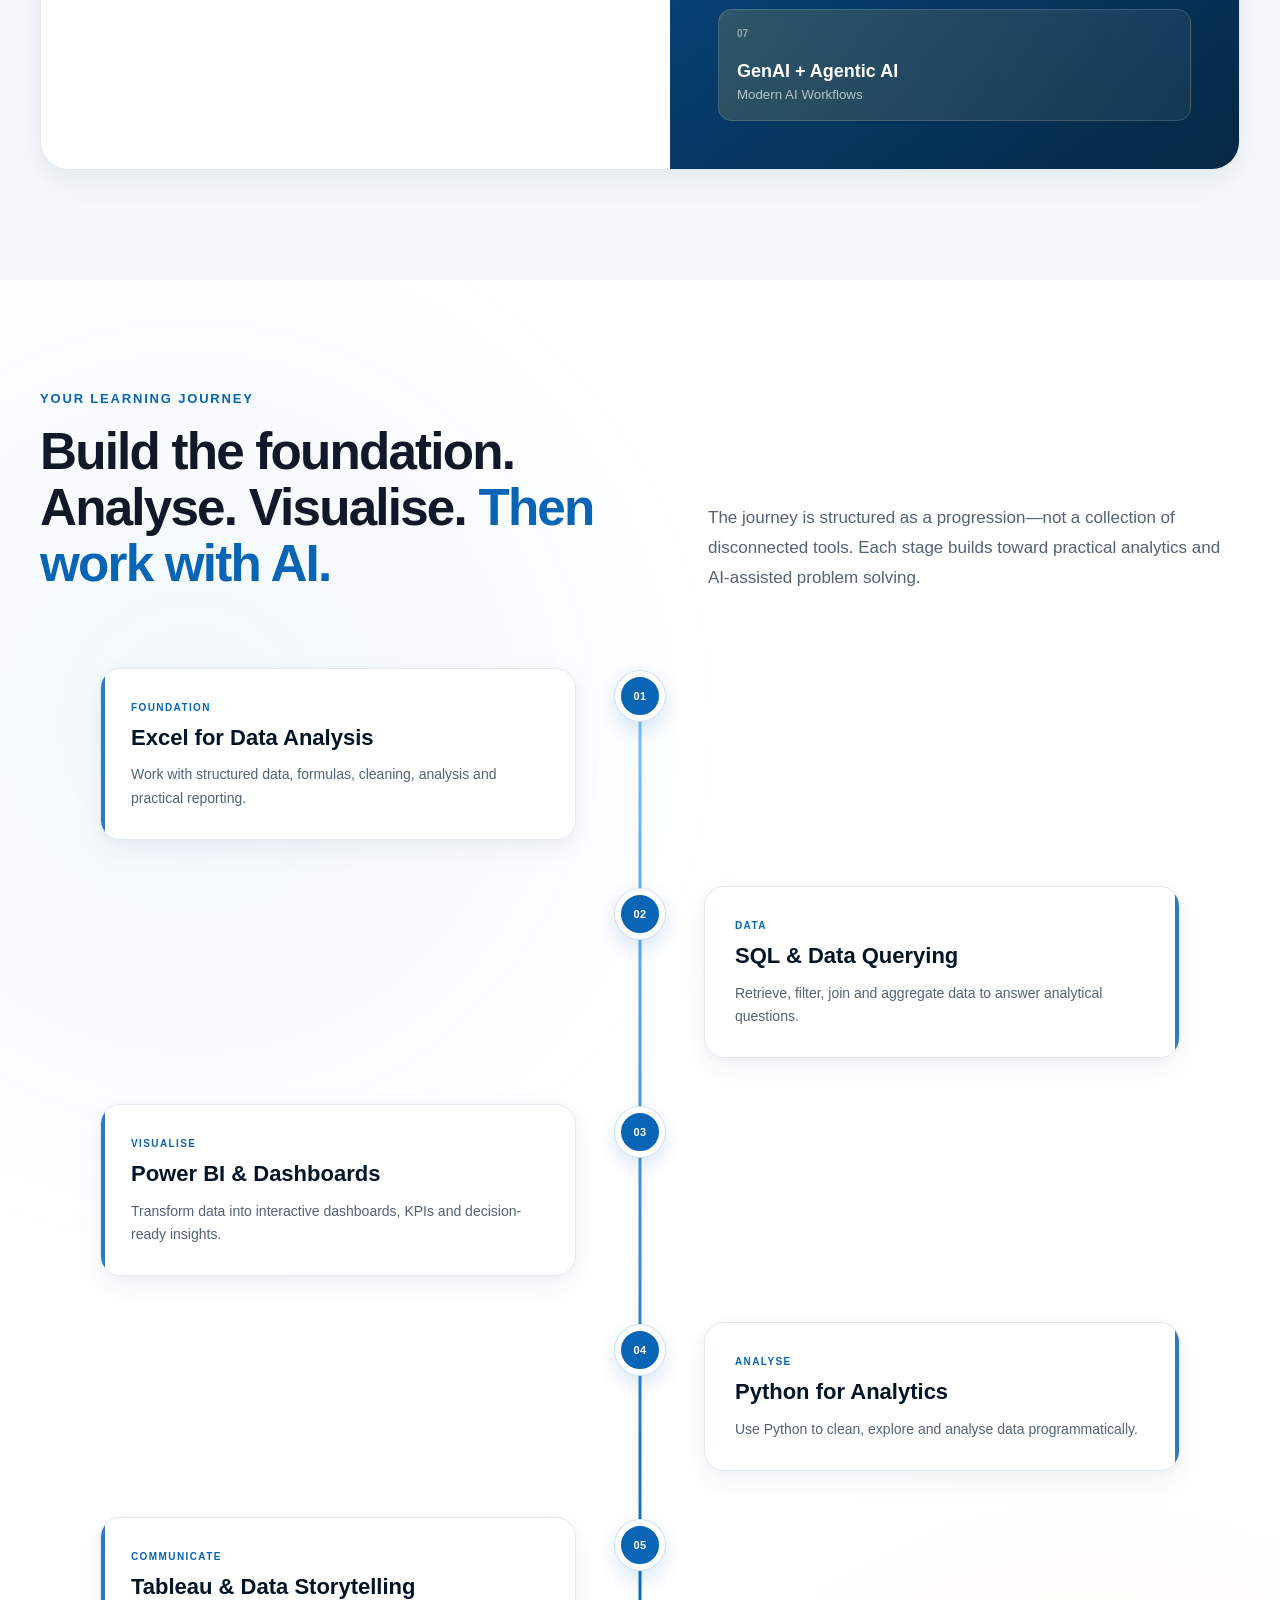
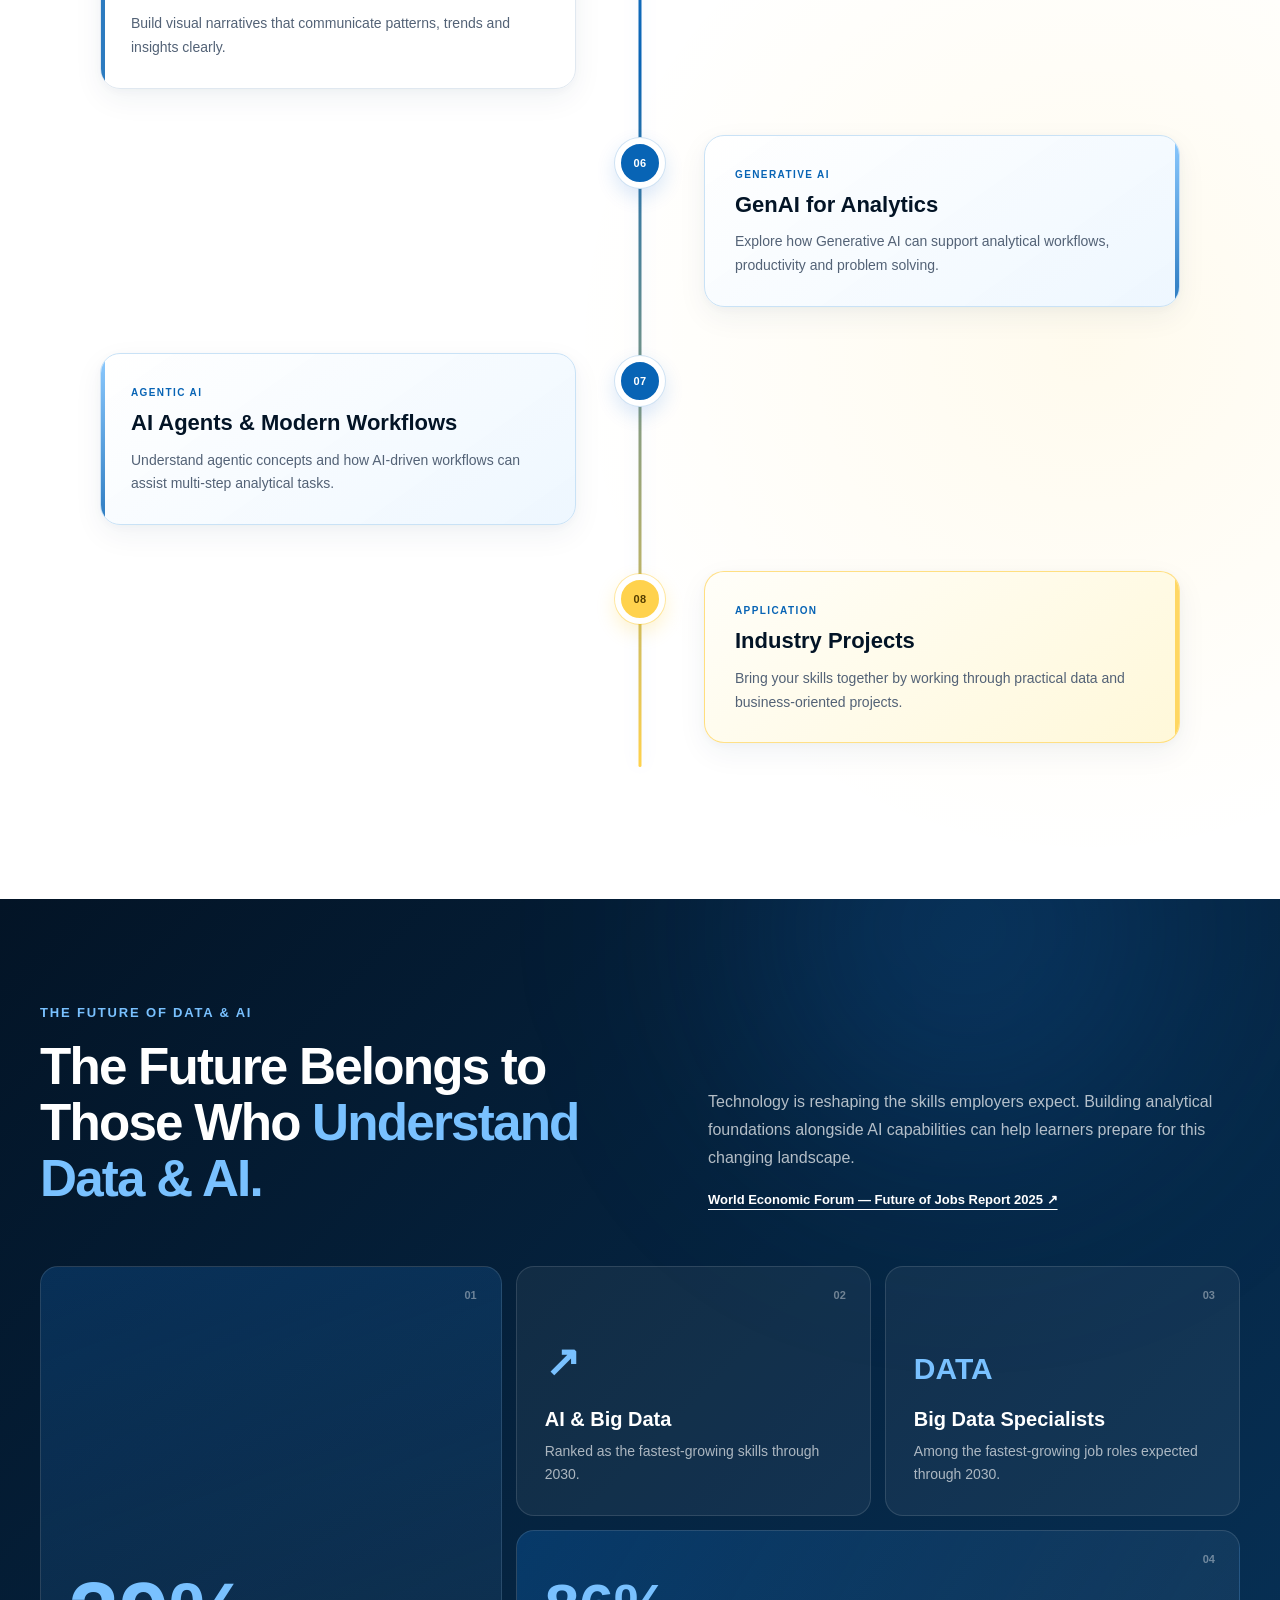
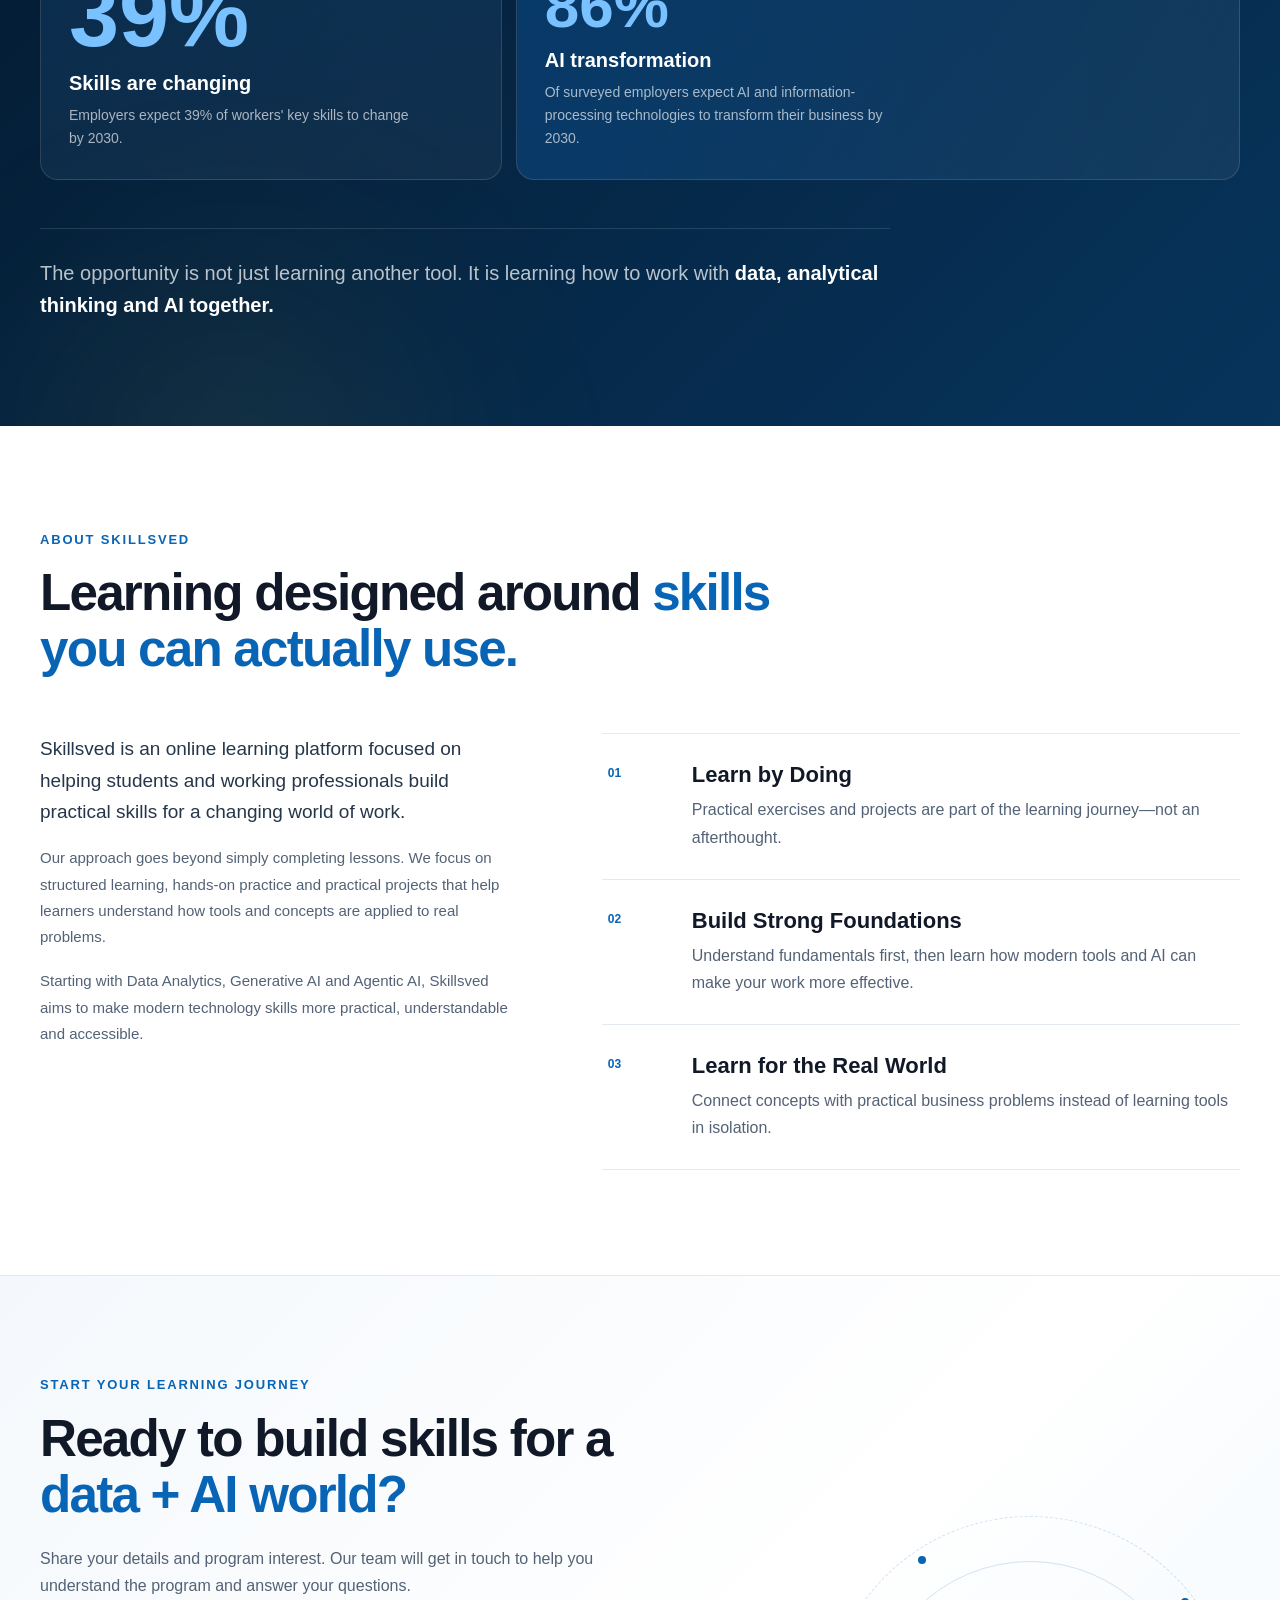
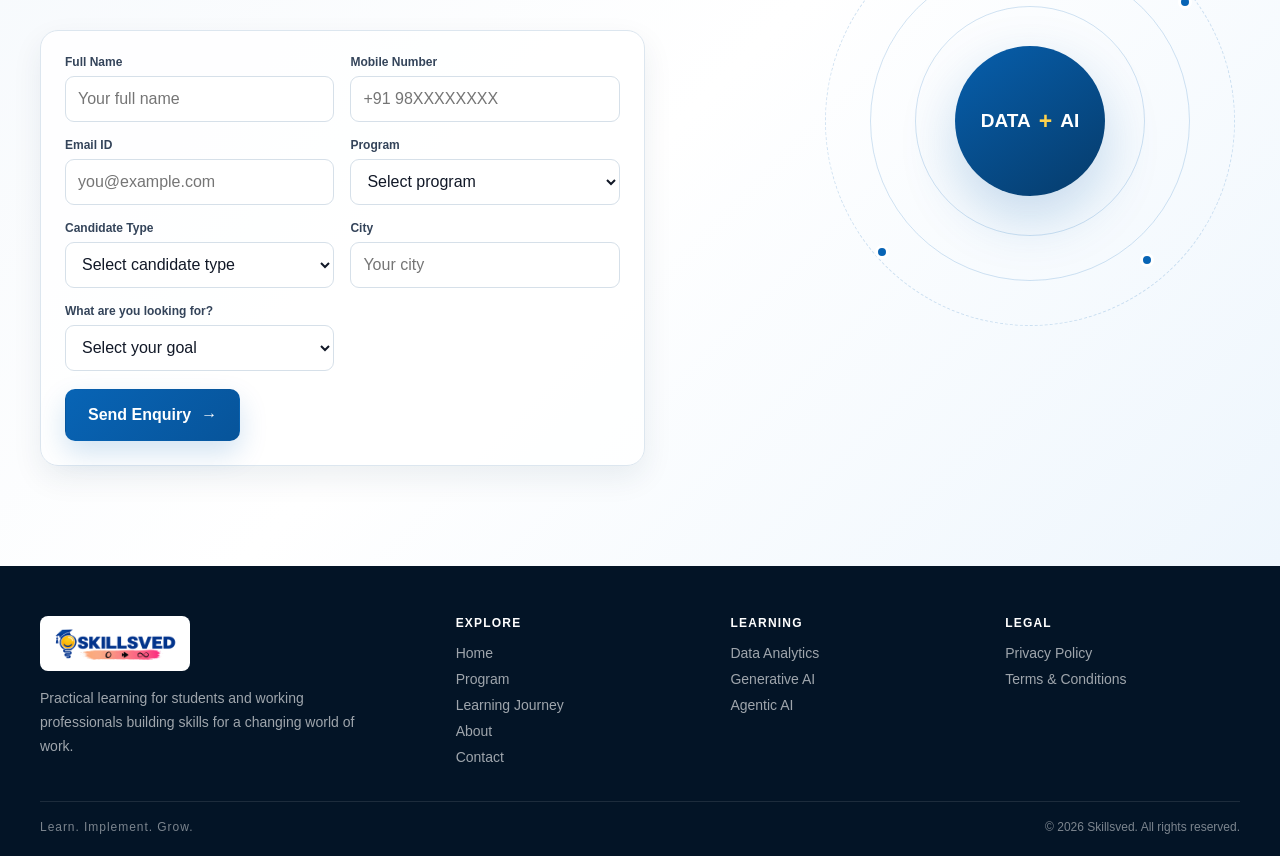
==== commit 10e7ef51: "Improve homepage SEO and headings" ====
--- a/frontend/index.html
+++ b/frontend/index.html
@@ -6,7 +6,7 @@
     <meta name="viewport" content="width=device-width,initial-scale=1">
     <meta name="theme-color" content="#061a2f">
     <meta name="description"
-        content="Skillsved offers practical, industry-focused learning in Data Analytics, Generative AI and Agentic AI for students and working professionals.">
+    content="Learn Data Analytics online with Skillsved. Build practical skills in Excel, SQL, Python, Power BI, Tableau, GenAI and Agentic AI through hands-on projects.">
         <link rel="canonical" href="https://skillsved.in/">
     <meta property="og:title" content="Skillsved | Practical Data + AI Learning">
 <meta property="og:description"
@@ -14,7 +14,7 @@
 <meta property="og:type" content="website">
 <meta property="og:url" content="https://skillsved.in/">
 
-<title>Skillsved | Practical Data + AI Learning</title>
+<title>Online Data Analytics Course with GenAI | Skillsved</title>
 <link rel="icon" type="image/png" href="assets/images/skillsved-favicon.png">
 <link rel="preload" href="assets/images/skillsved-logo.png" as="image">
 <link rel="stylesheet" href="css/style.css">
@@ -45,7 +45,7 @@
         <section class="hero section-shell">
             <div class="hero-copy reveal">
                 <p class="eyebrow">PRACTICAL LEARNING FOR REAL-WORLD SKILLS</p>
-                <h1>Learn Data Skills with AI. <span>Move Your Career Forward.</span></h1>
+                <h1>Learn Data Analytics with AI. <span>Move Your Career Forward.</span></h1>
                 <p class="hero-description">Build practical skills in Data Analytics, Generative AI and Agentic AI
                     through structured learning, hands-on practice and industry-focused projects.</p>
                 <div class="hero-actions"><a href="#program" class="btn btn-primary">Explore Program
@@ -192,8 +192,11 @@
             <div class="section-shell future-shell">
                 <div class="future-heading reveal">
                     <div>
-                        <p class="eyebrow light">THE FUTURE OF WORK</p>
-                        <h2 id="future-title">Data + AI skills are becoming <span>increasingly important.</span></h2>
+                        <p class="eyebrow light">THE FUTURE OF DATA &amp; AI</p>
+<h2 id="future-title">
+    The Future Belongs to Those Who
+    <span>Understand Data &amp; AI.</span>
+</h2>
                     </div>
                     <div class="future-context">
                         <p>Technology is reshaping the skills employers expect. Building analytical foundations
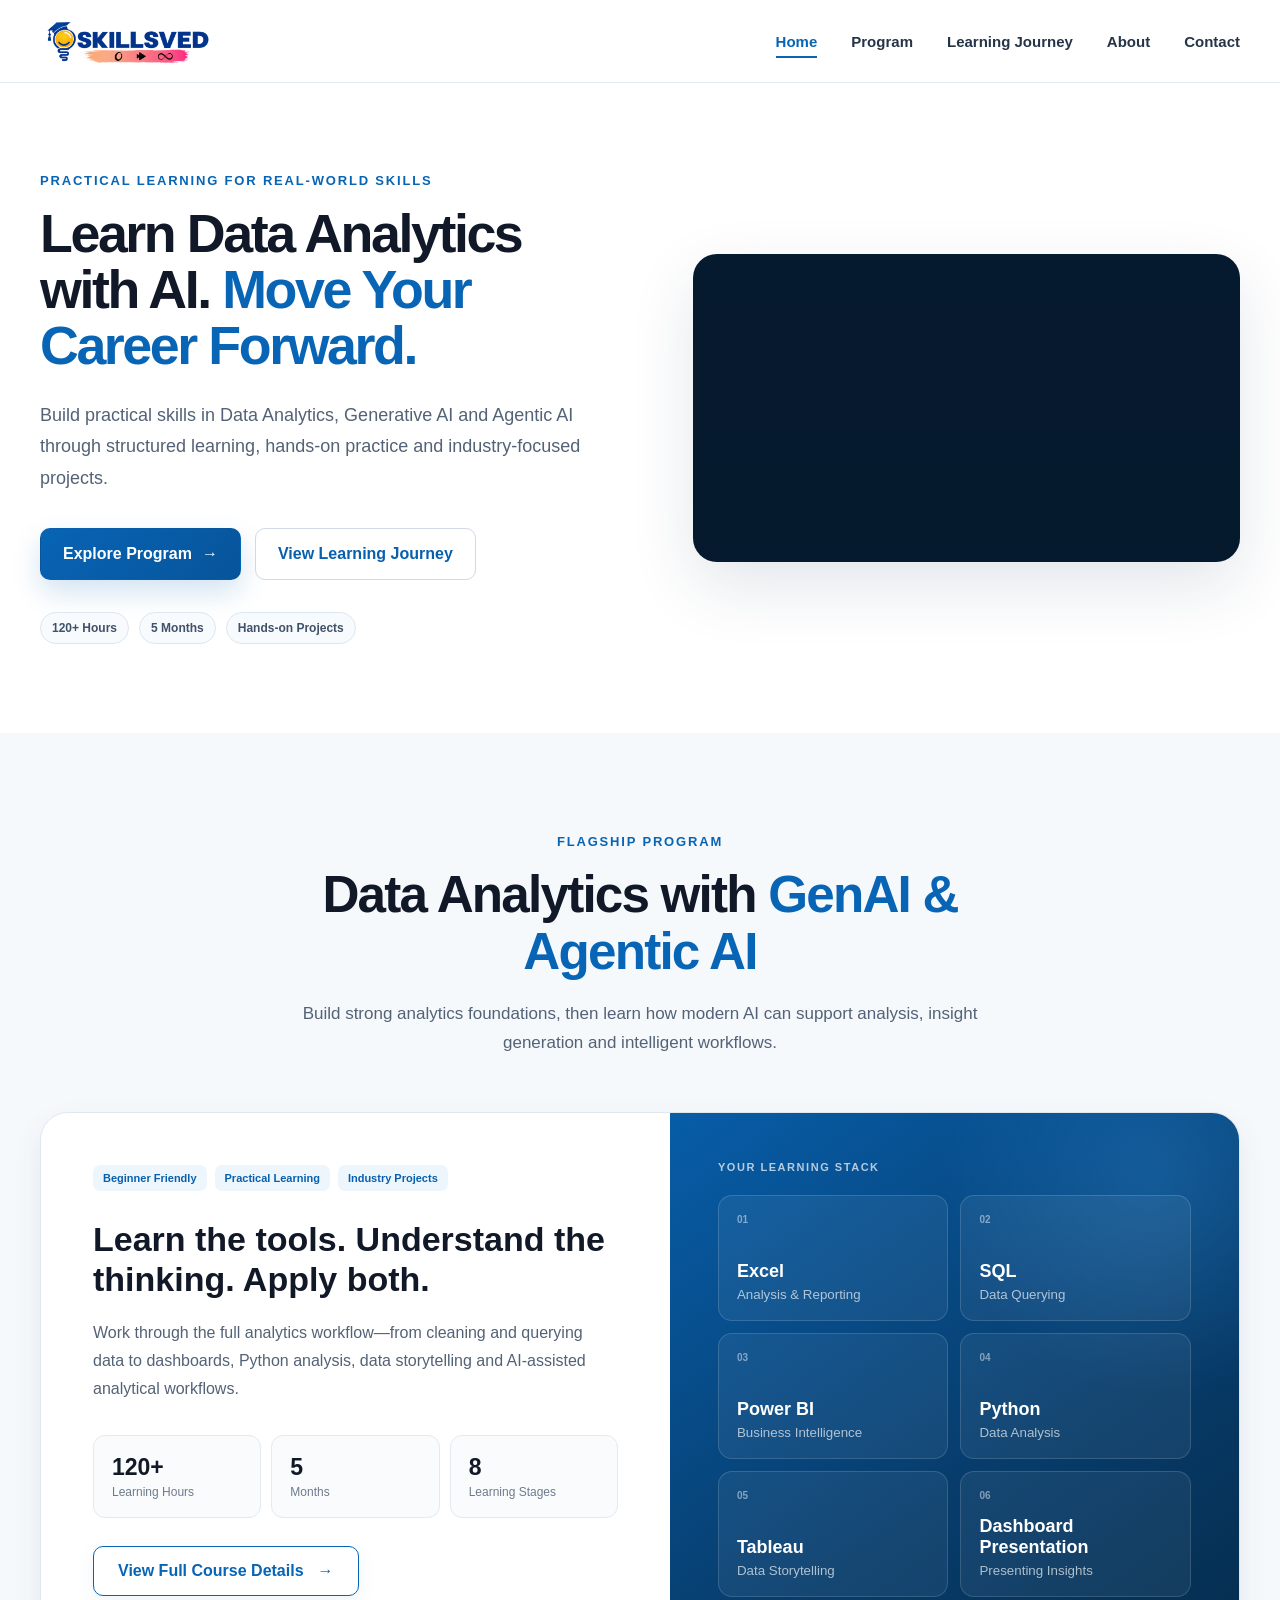
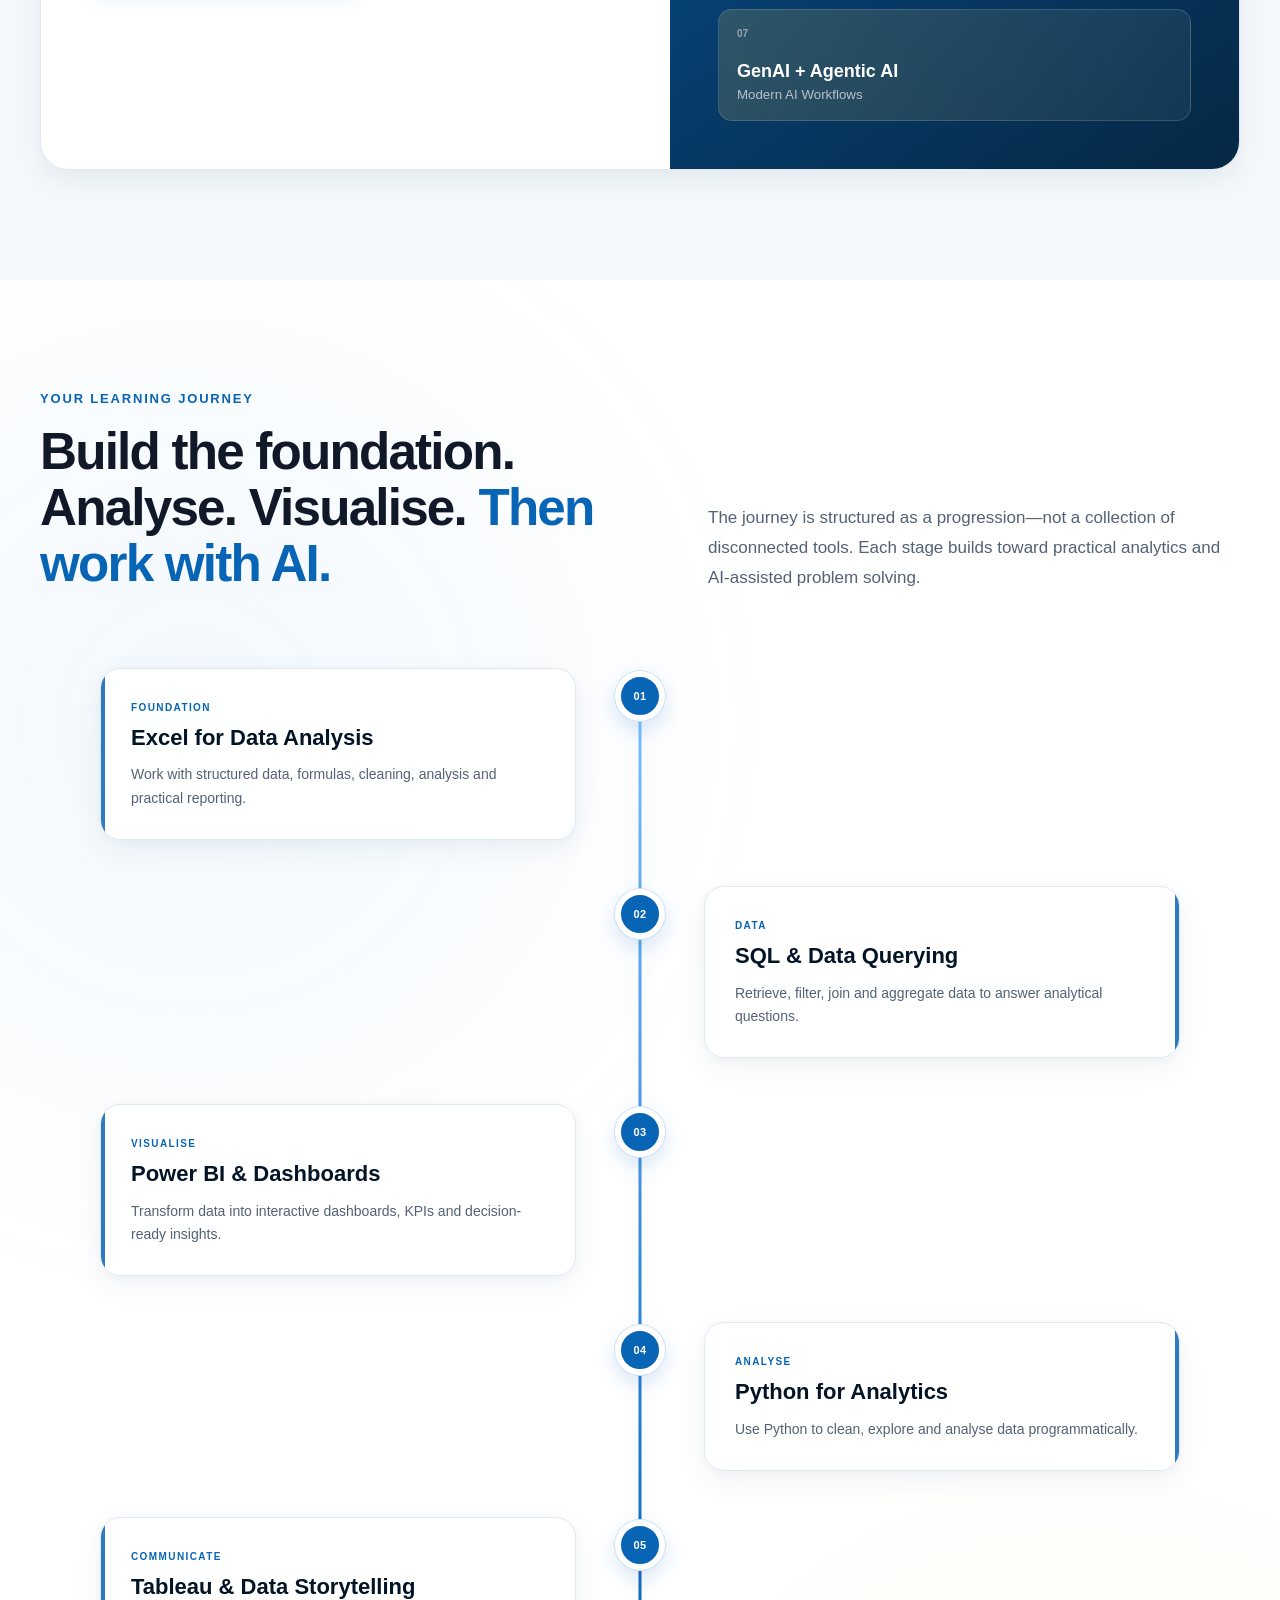
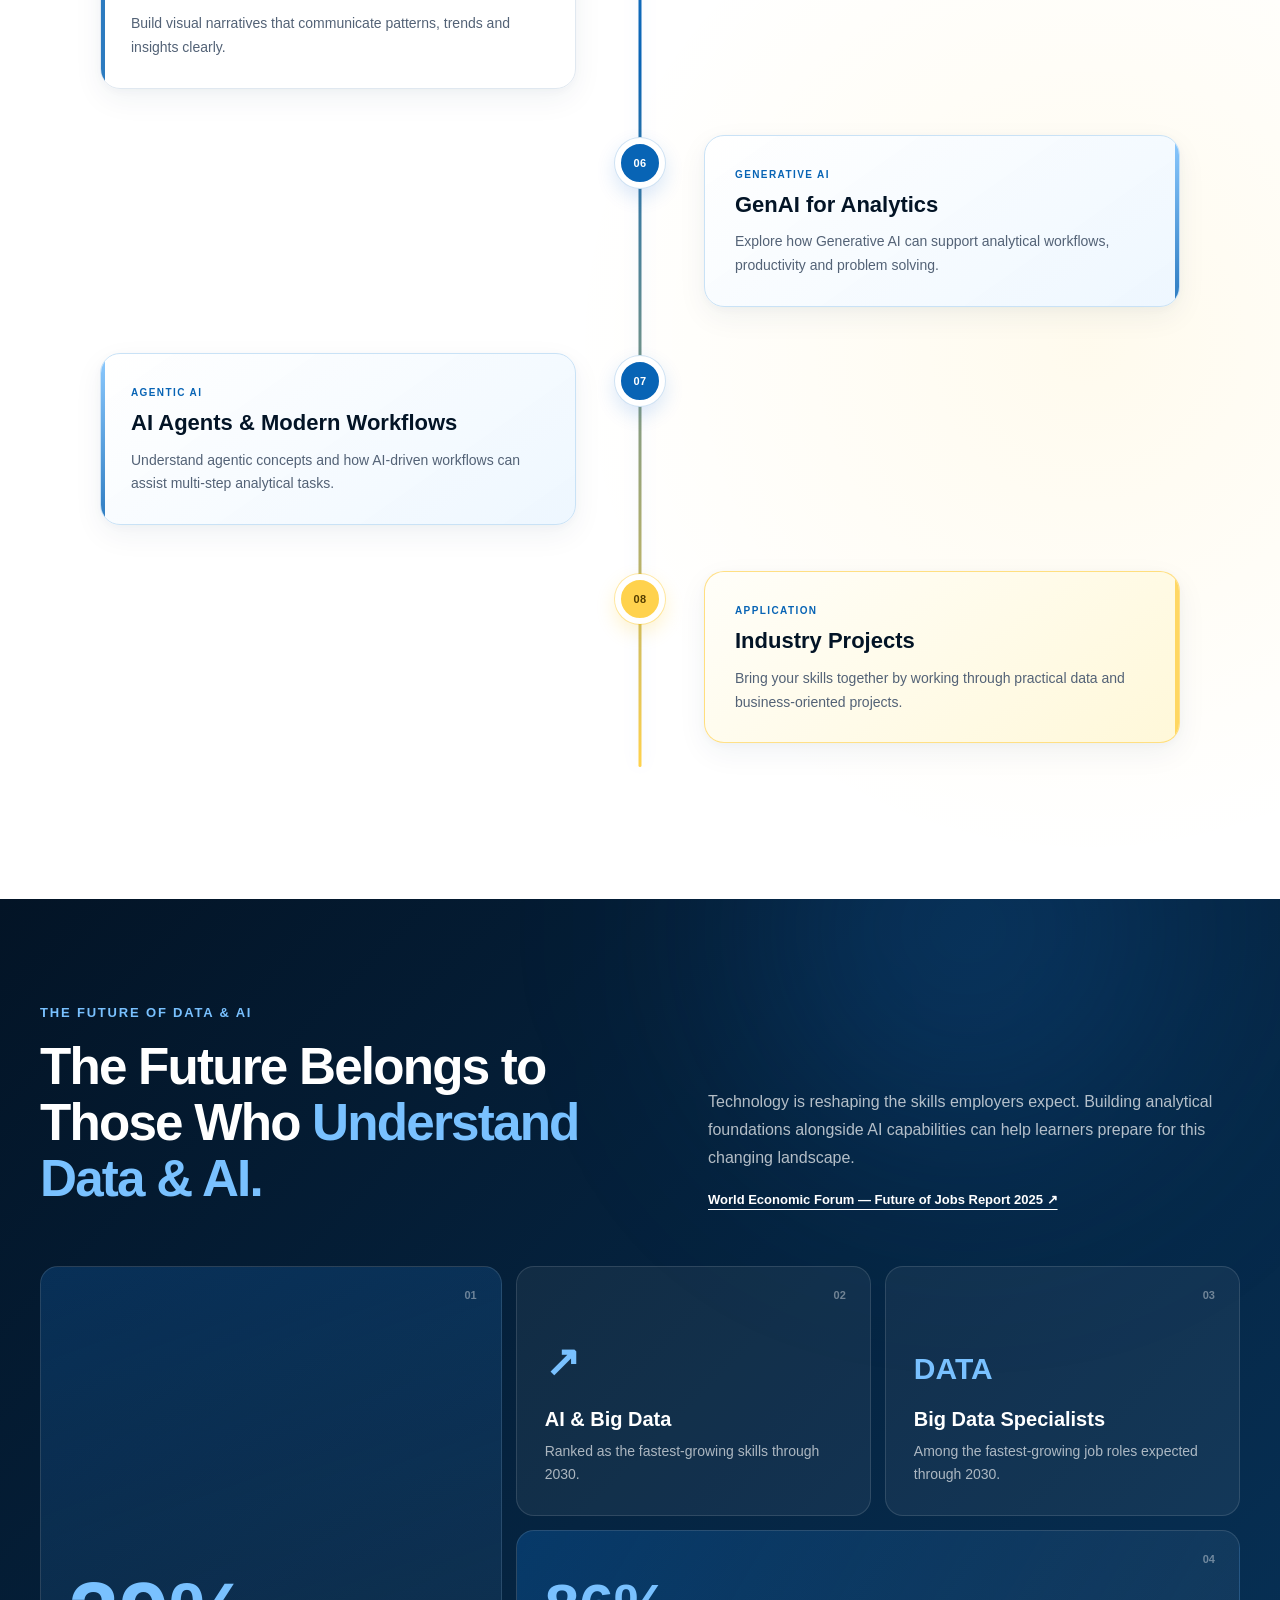
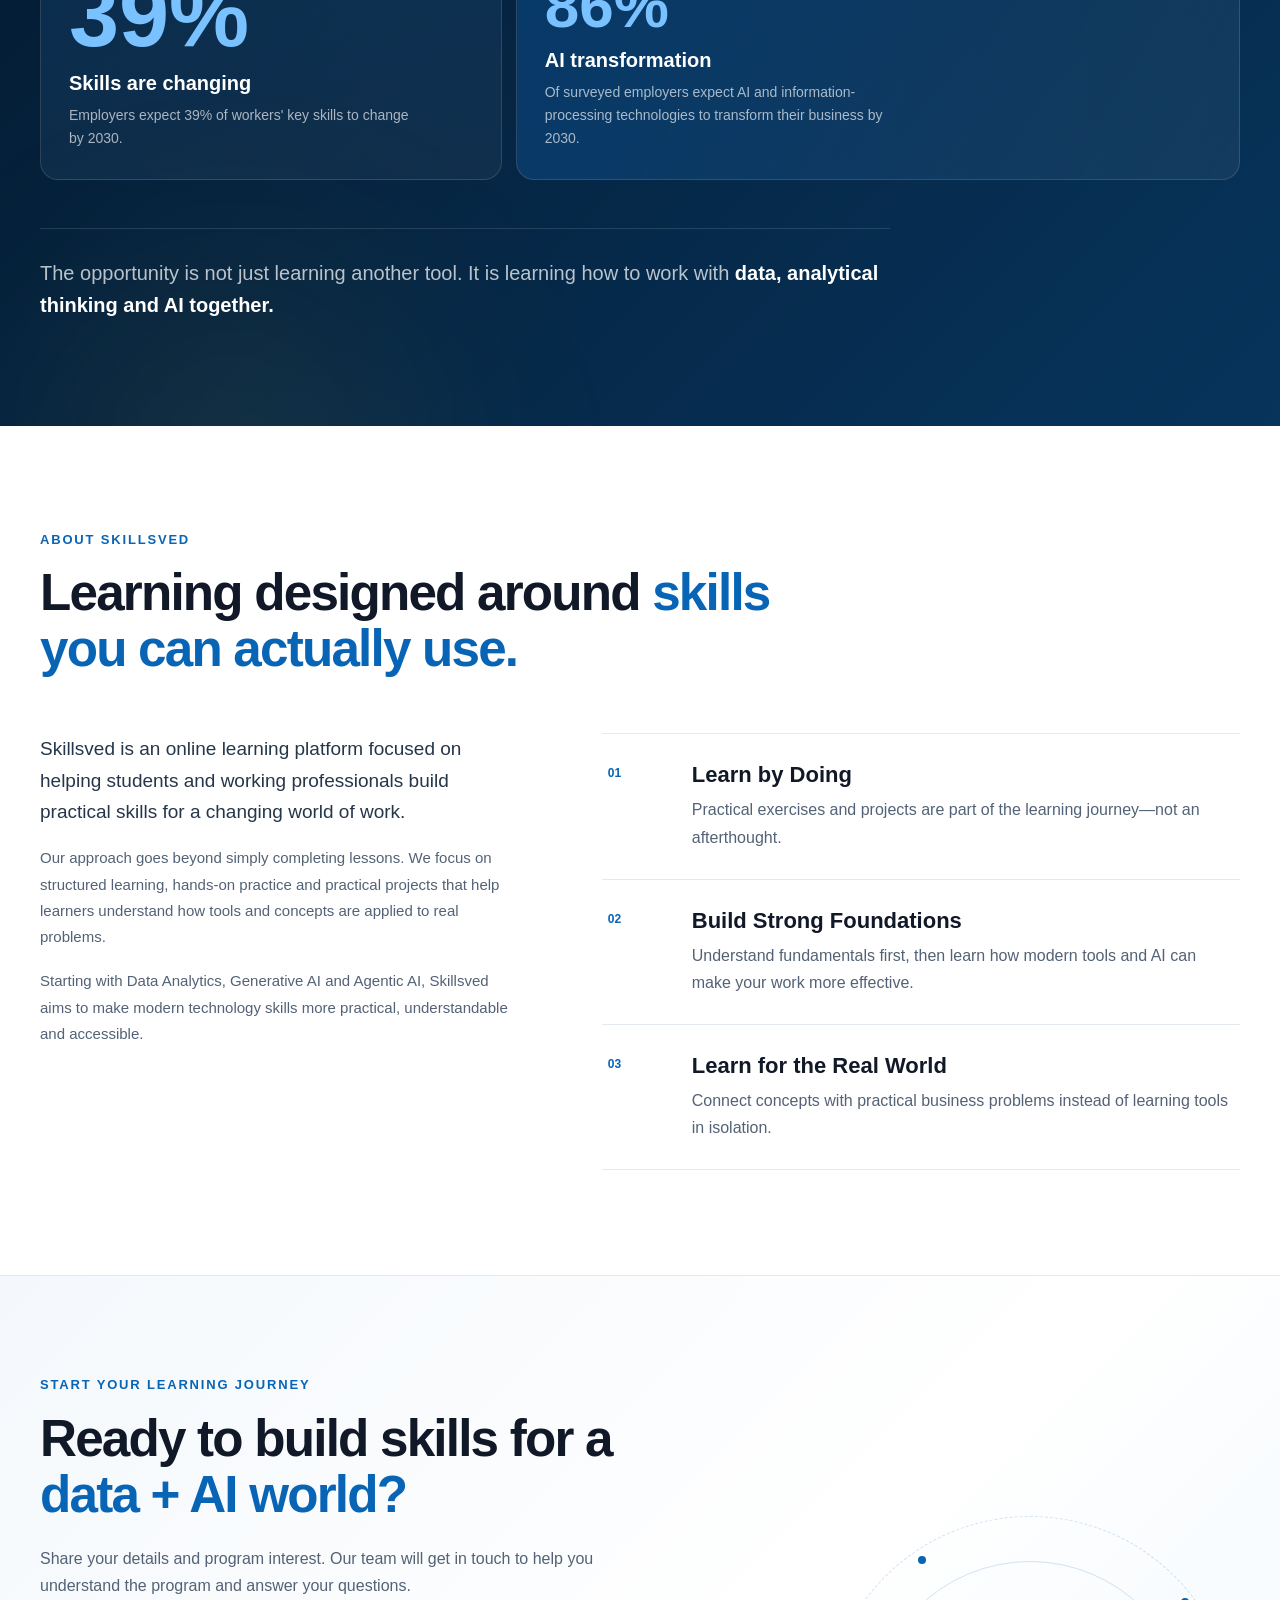
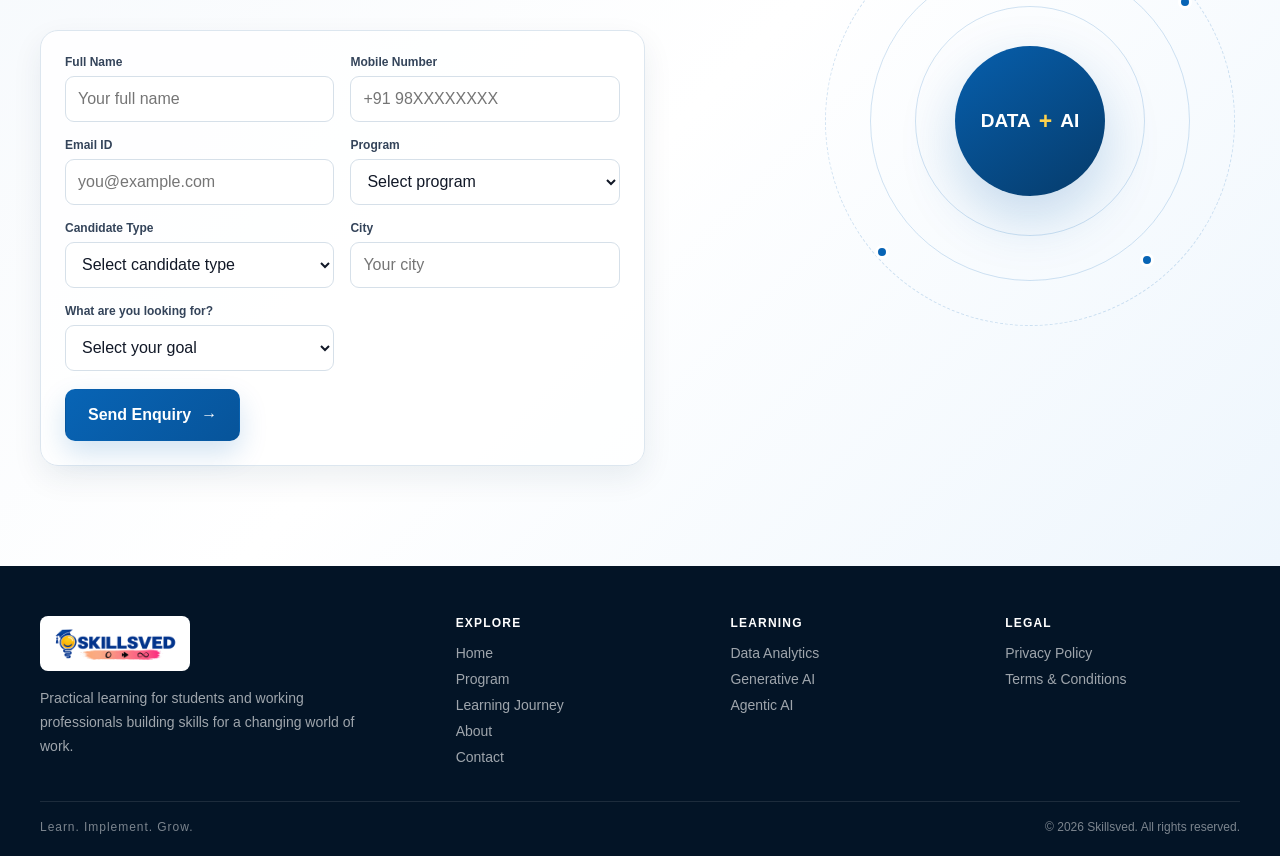
==== commit 594bb9a0: "Add Data Analytics course page and improve enquiry flow" ====
--- a/frontend/index.html
+++ b/frontend/index.html
@@ -80,7 +80,11 @@
                             <div><strong>120+</strong><span>Learning Hours</span></div>
                             <div><strong>5</strong><span>Months</span></div>
                             <div><strong>8</strong><span>Learning Stages</span></div>
-                        </div><a href="#contact" class="text-link">Ask about the program <span>→</span></a>
+                        </div><a href="data-analytics-course.html"
+   class="text-link"
+   id="view-course-details">
+    View Full Course Details <span>→</span>
+</a>
                     </div>
                     <div class="stack-panel">
                         <p class="panel-kicker">YOUR LEARNING STACK</p>
--- a/frontend/css/style.css
+++ b/frontend/css/style.css
@@ -1960,4 +1960,64 @@
     clip: rect(0, 0, 0, 0) !important;
     white-space: nowrap !important;
     border: 0 !important;
+}
+/* View Full Course Details — premium CTA */
+#view-course-details {
+    display: inline-flex;
+    align-items: center;
+    justify-content: center;
+    gap: 14px;
+    margin-top: 28px;
+    padding: 15px 24px;
+    border: 1.5px solid var(--blue);
+    border-radius: 10px;
+    background: #ffffff;
+    color: var(--blue);
+    font-weight: 800;
+    text-decoration: none;
+    box-shadow: 0 5px 18px rgba(8, 100, 181, 0.08);
+    transition:
+        background-color 0.25s ease,
+        color 0.25s ease,
+        box-shadow 0.25s ease,
+        transform 0.25s ease;
+}
+
+#view-course-details span {
+    display: inline-block;
+    transition: transform 0.25s ease;
+}
+
+#view-course-details:hover {
+    background: var(--blue);
+    color: #ffffff;
+    box-shadow: 0 12px 26px rgba(8, 100, 181, 0.2);
+    transform: translateY(-2px);
+}
+
+#view-course-details:hover span {
+    transform: translateX(4px);
+}
+
+#view-course-details:active {
+    transform: translateY(0);
+}
+
+@media (max-width: 600px) {
+    #view-course-details {
+        padding: 14px 18px;
+        font-size: 14px;
+    }
+}
+
+@media (prefers-reduced-motion: reduce) {
+    #view-course-details,
+    #view-course-details span {
+        transition: none;
+    }
+
+    #view-course-details:hover,
+    #view-course-details:hover span {
+        transform: none;
+    }
 }
